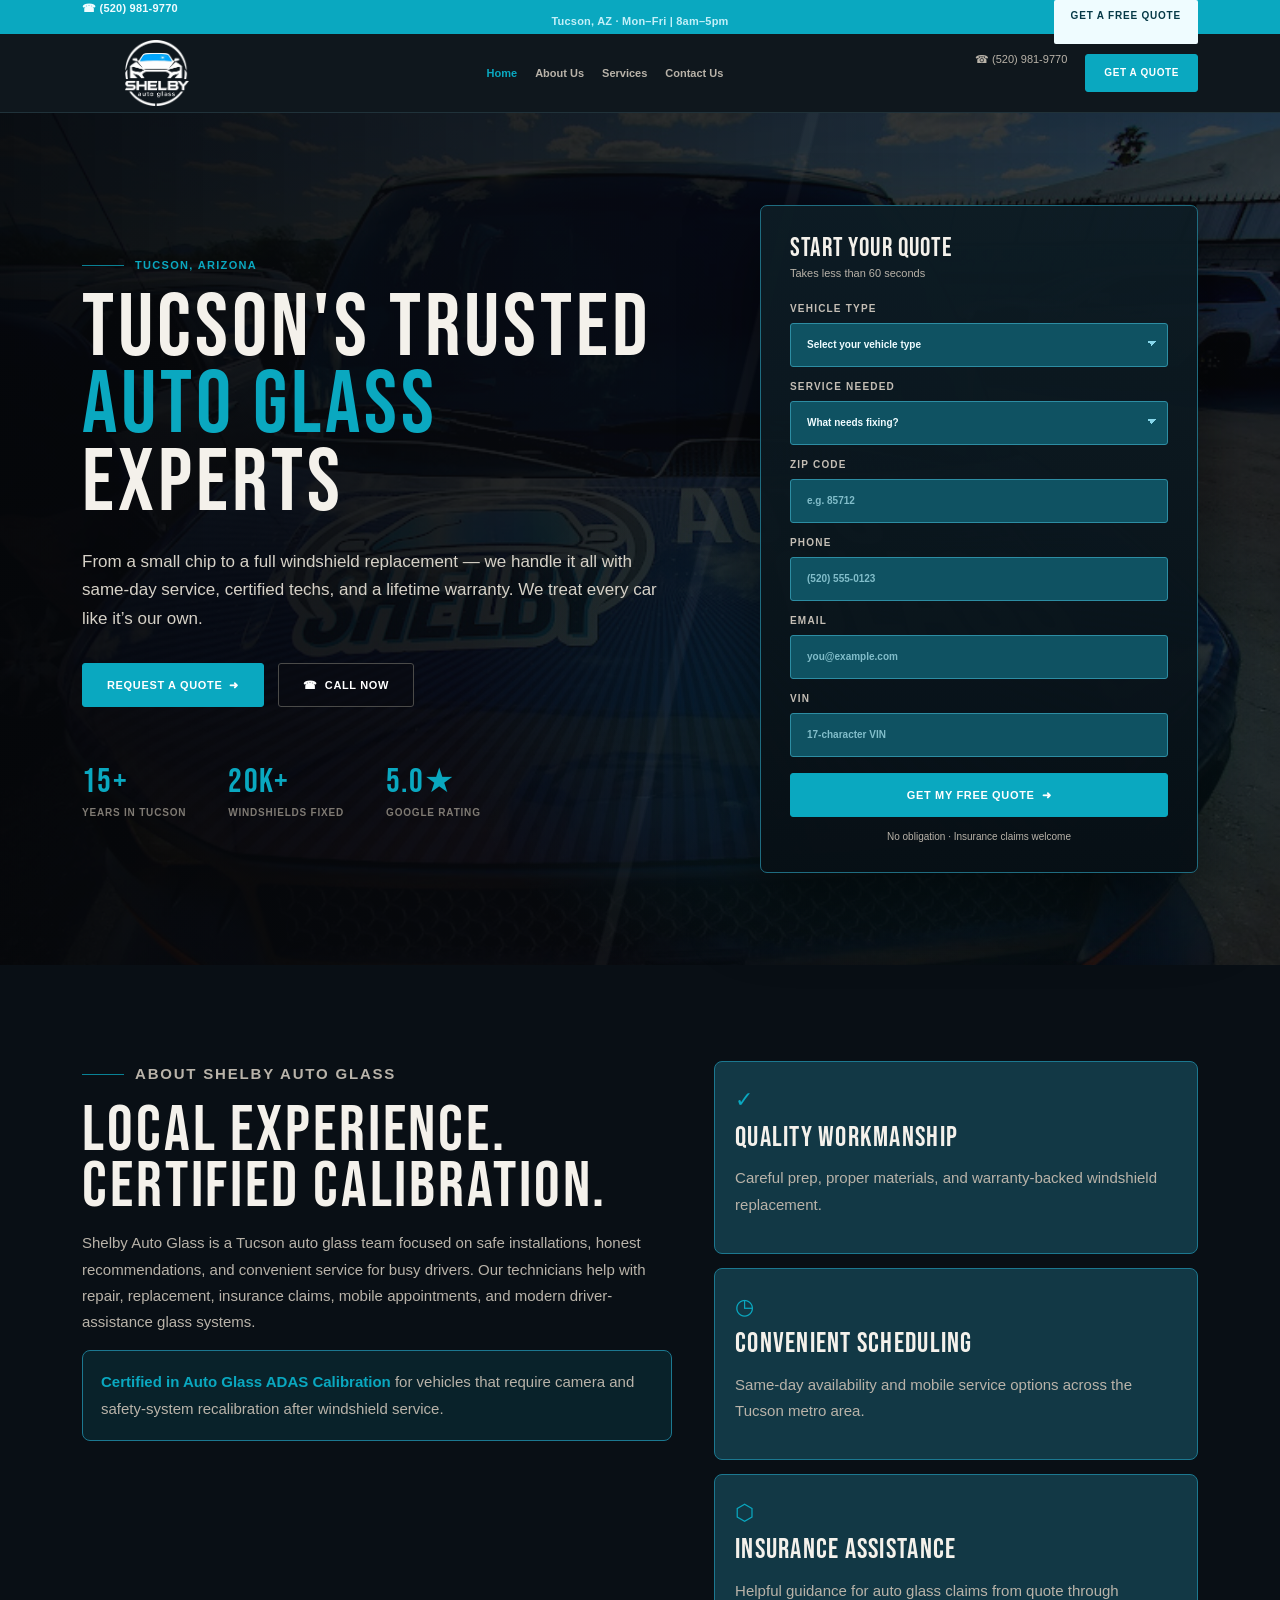
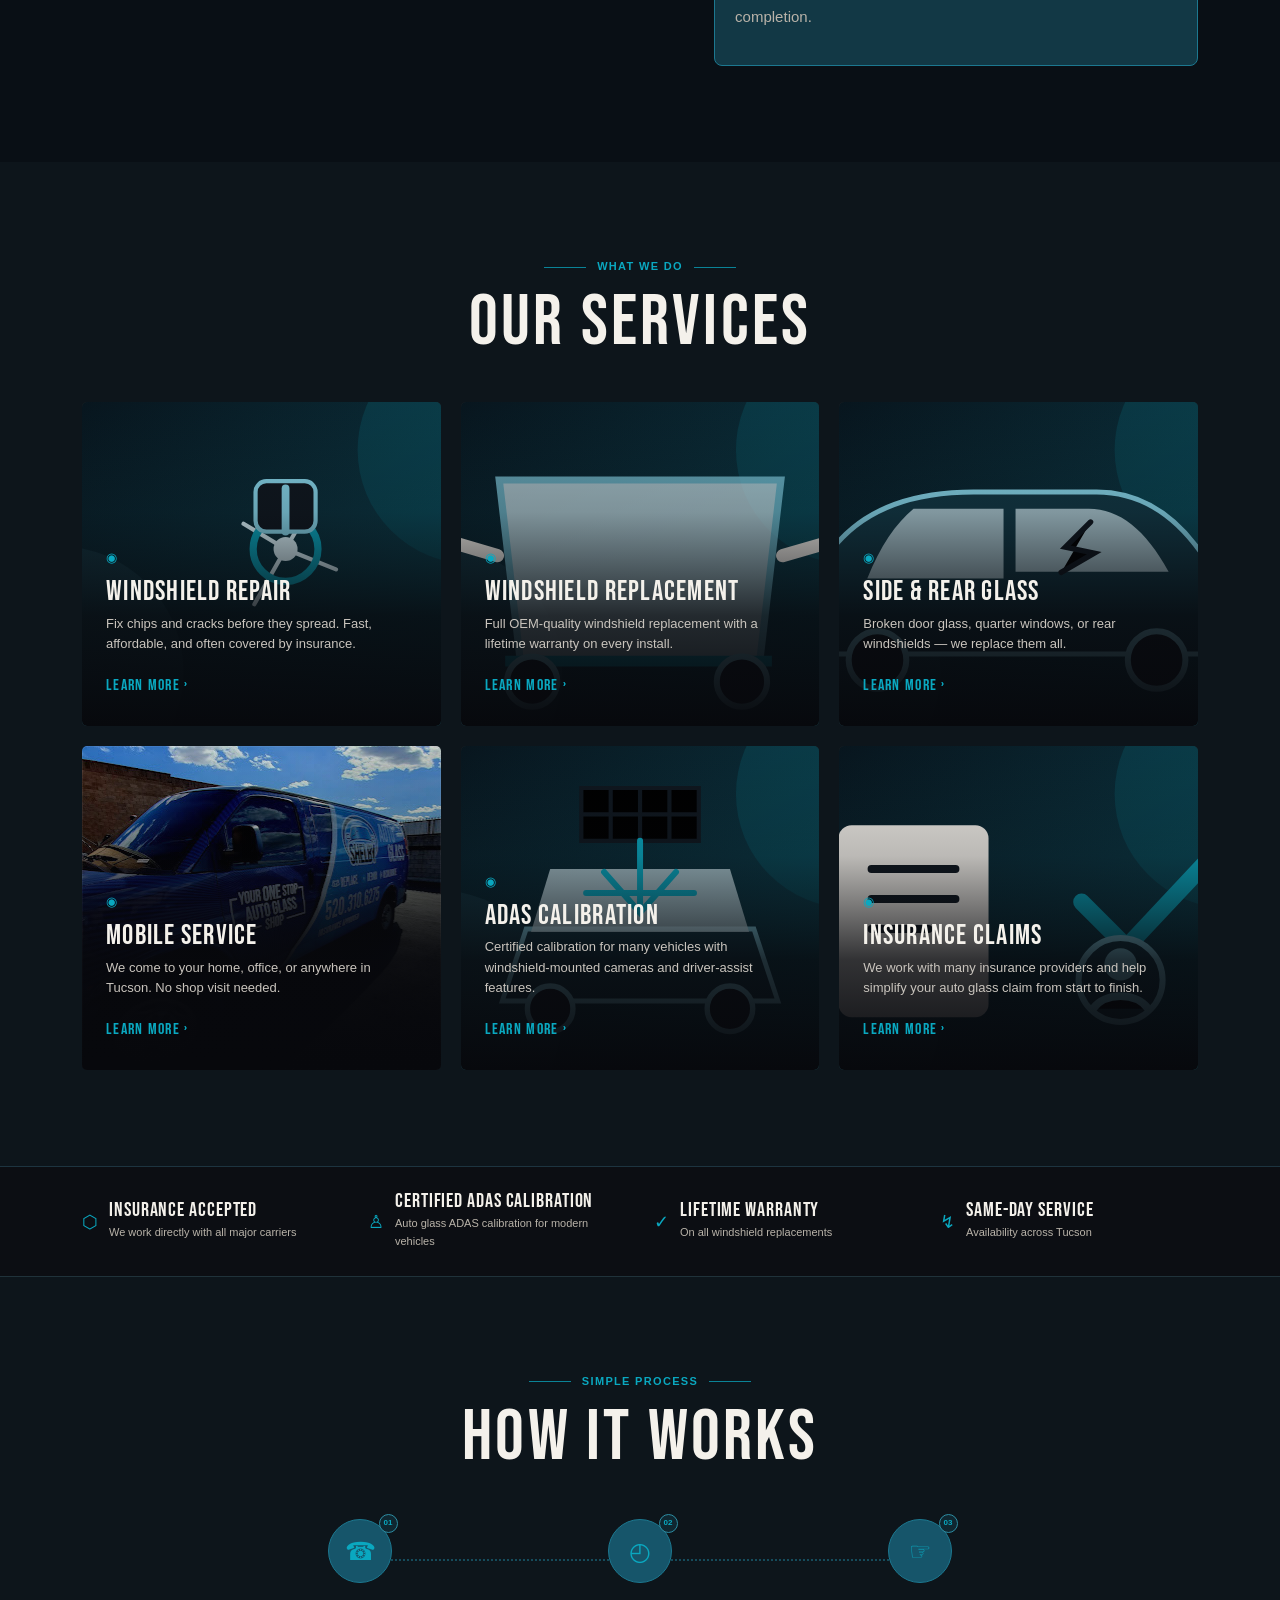
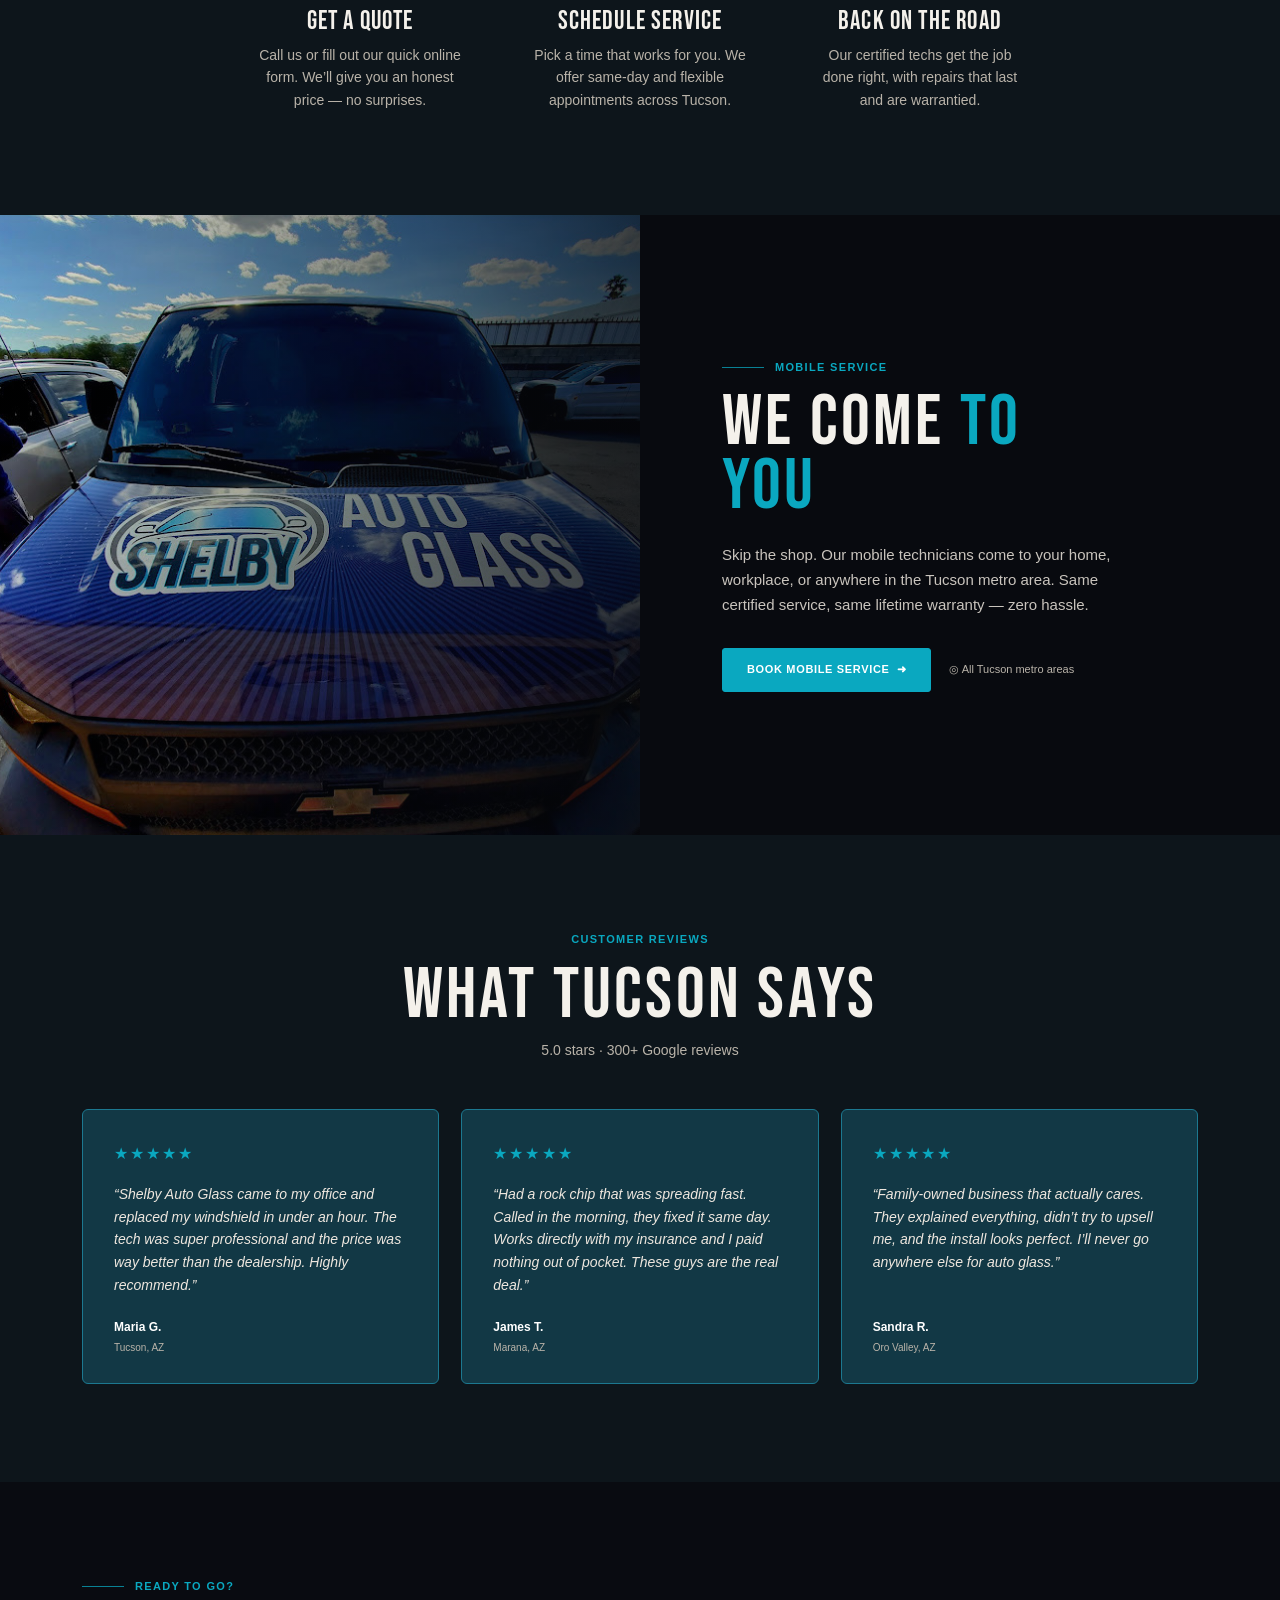
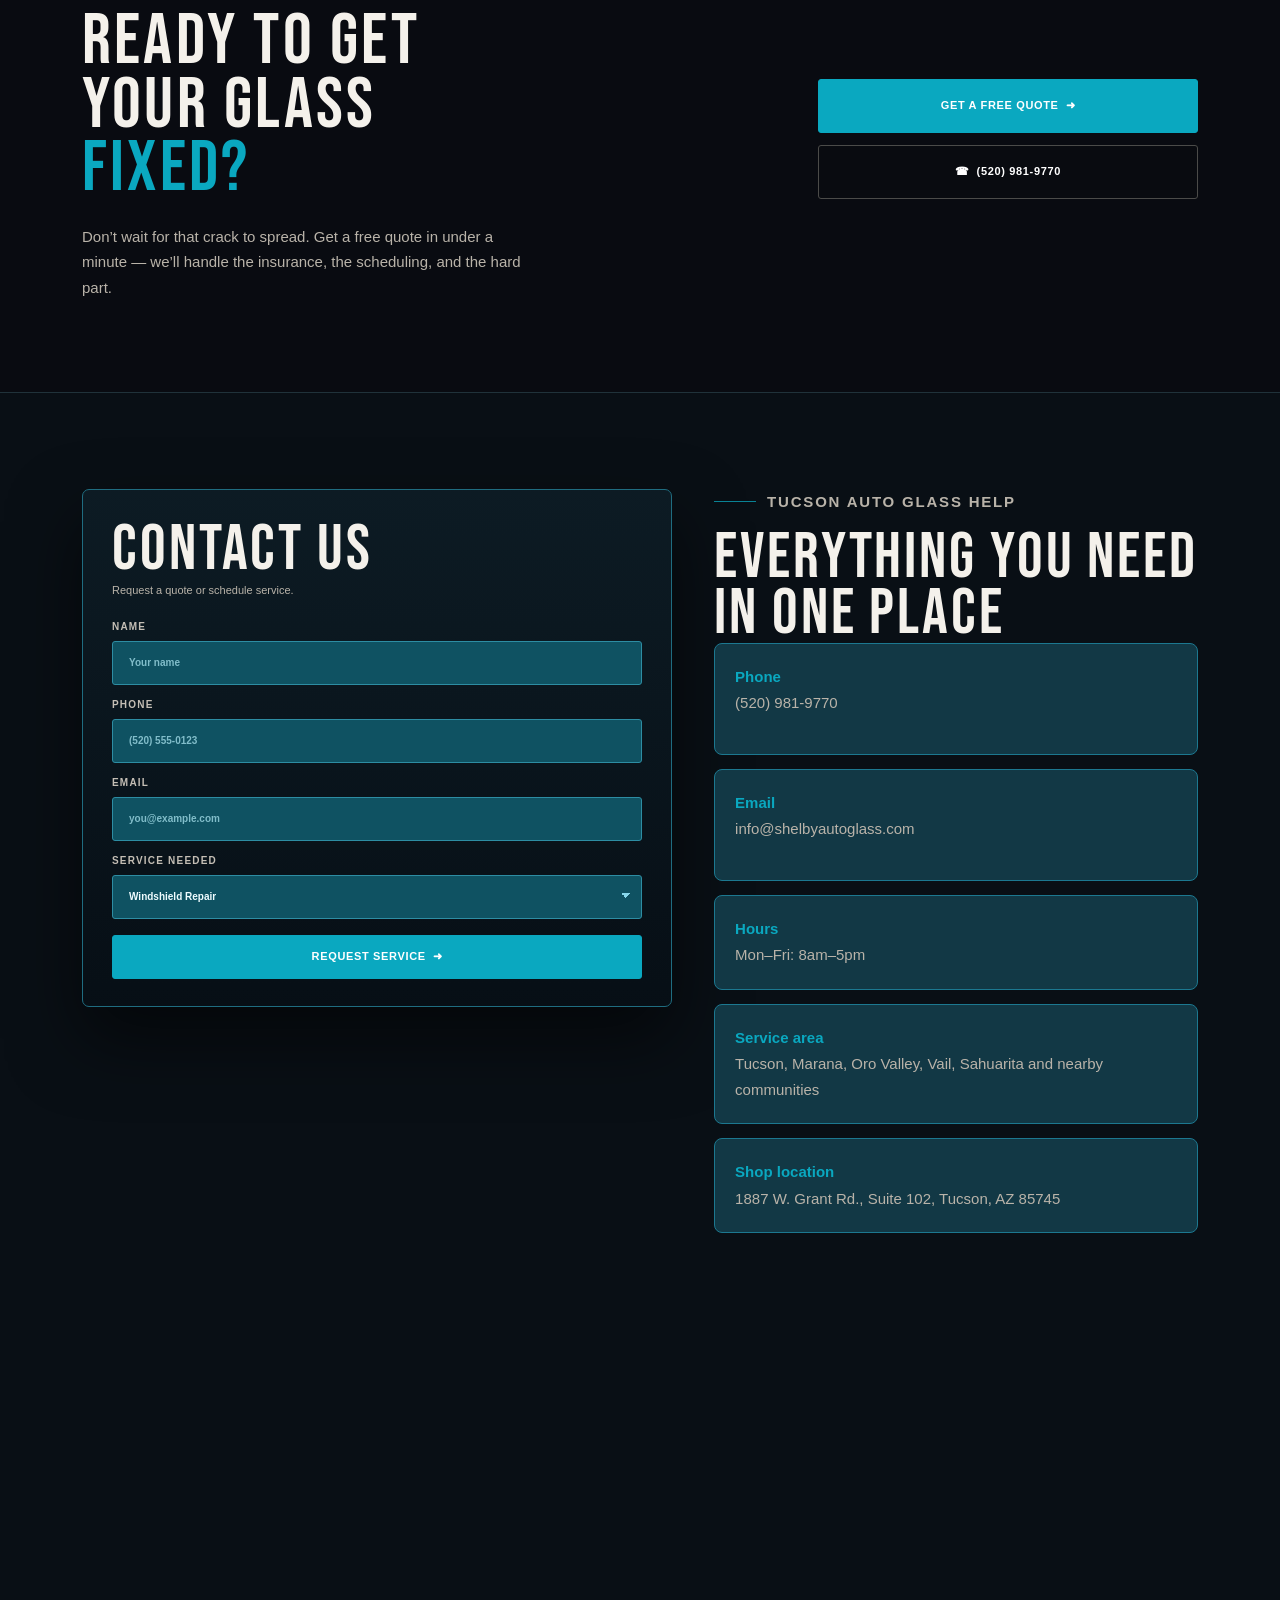
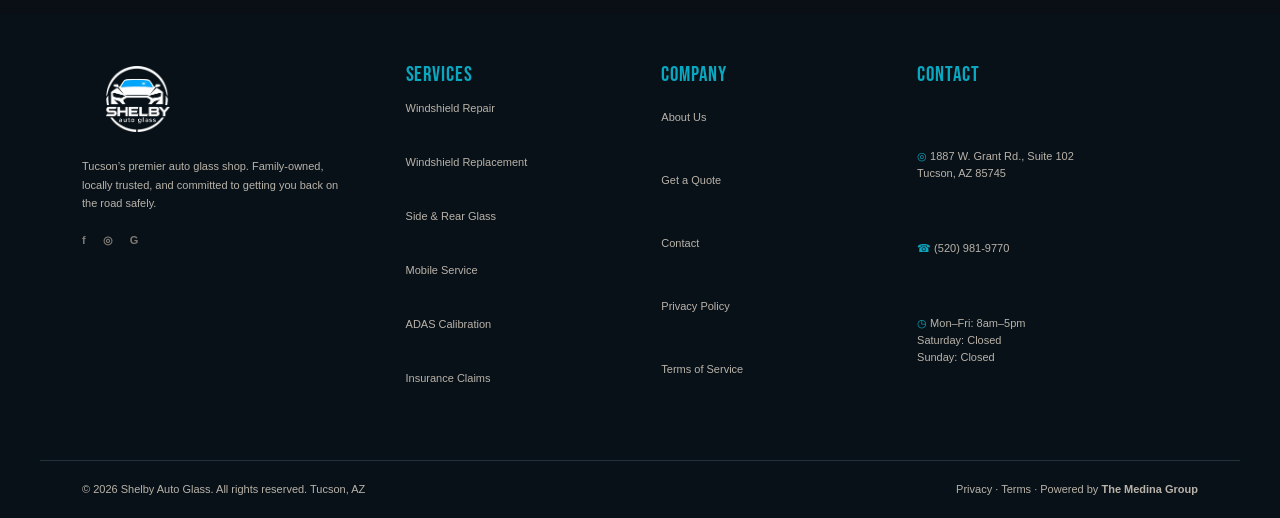
==== index.html @ 2482ec09 "Update service imagery" ====
<!doctype html>
<html lang="en">
  <head>
    <meta charset="utf-8" />
    <meta name="viewport" content="width=device-width, initial-scale=1" />
    <title>Shelby Auto Glass | Tucson Windshield Repair, Replacement & ADAS Calibration</title>
    <meta
      name="description"
      content="Shelby Auto Glass provides mobile-first windshield repair, windshield replacement, side and rear glass, insurance claim help, and certified Auto Glass ADAS Calibration in Tucson, Arizona."
    />
    <link rel="preconnect" href="https://fonts.googleapis.com" />
    <link rel="preconnect" href="https://fonts.gstatic.com" crossorigin />
    <link href="https://fonts.googleapis.com/css2?family=Bebas+Neue&display=swap" rel="stylesheet" />
    <link rel="stylesheet" href="styles.css" />
    <script type="application/ld+json">
      {"@context":"https://schema.org","@type":"AutoRepair","name":"Shelby Auto Glass","telephone":"+1-520-981-9770","email":"info@shelbyautoglass.com","address":{"@type":"PostalAddress","streetAddress":"1887 W. Grant Rd., Suite 102","addressLocality":"Tucson","addressRegion":"AZ","postalCode":"85745","addressCountry":"US"},"areaServed":["Tucson AZ","Marana AZ","Oro Valley AZ","Vail AZ","Sahuarita AZ"],"openingHours":"Mo-Fr 08:00-17:00","url":"https://shelbyautoglass.com","priceRange":"$$","description":"Tucson auto glass repair, windshield replacement, mobile service, insurance claim help, and certified Auto Glass ADAS Calibration."}
    </script>
  </head>
  <body>
    <a class="skip-link" href="#main">Skip to content</a>

    <header class="site-header">
      <div class="utility-bar" aria-label="Utility information">
        <div class="container utility-bar__inner">
          <a class="utility-bar__phone" href="tel:+15209819770" aria-label="Call Shelby Auto Glass">
            <span aria-hidden="true">☎</span> (520) 981-9770
          </a>
          <p>Tucson, AZ · Mon–Fri | 8am–5pm</p>
          <a class="utility-bar__button" href="#quote-title">Get a free quote</a>
        </div>
      </div>

      <div class="main-header" aria-label="Primary navigation">
        <div class="container main-header__inner">
          <a class="logo" href="#" aria-label="Shelby Auto Glass home">
            <img class="logo__image" src="assets/logo/shelby-logo-dark.webp" alt="Shelby Auto Glass" />
          </a>

          <input class="nav-toggle" type="checkbox" id="nav-toggle" aria-label="Toggle navigation" />
          <label class="nav-toggle-label" for="nav-toggle" aria-hidden="true">
            <span></span>
            <span></span>
            <span></span>
          </label>

          <nav class="nav" aria-label="Main navigation">
            <a class="nav__link nav__link--active" href="#main">Home</a>
            <a class="nav__link" href="#about">About Us</a>
            <div class="nav__item nav__item--dropdown">
              <a class="nav__link" href="#services">Services</a>
              <div class="nav__dropdown" aria-label="Services submenu">
                <a href="services/windshield-repair.html">Windshield Repair</a>
                <a href="services/windshield-replacement.html">Windshield Replacement</a>
                <a href="services/side-rear-glass.html">Side &amp; Rear Glass</a>
                <a href="services/mobile-auto-glass-service.html">Mobile Auto Glass Service</a>
                <a href="services/adas-calibration.html">ADAS Calibration</a>
                <a href="services/insurance-claims.html">Insurance Claims</a>
              </div>
            </div>
            <a class="nav__link" href="#contact">Contact Us</a>
          </nav>

          <div class="header-actions">
            <a class="header-actions__phone" href="tel:+15209819770"><span aria-hidden="true">☎</span> (520) 981-9770</a>
            <a class="button button--small" href="#quote-title">Get a quote</a>
          </div>
        </div>
      </div>
    </header>

    <main id="main">
      <section class="hero" aria-labelledby="hero-title">
        <div class="container hero__inner">
          <div class="hero__content">
            <p class="eyebrow eyebrow--ruled">Tucson, Arizona</p>
            <h1 id="hero-title">
              <span class="hero-title__line">Tucson's Trusted</span>
              <span class="hero-title__line hero-title__accent">Auto Glass</span>
              <span class="hero-title__line">Experts</span>
            </h1>
            <p class="hero__text">
              From a small chip to a full windshield replacement — we handle it all with same-day service,
              certified techs, and a lifetime warranty. We treat every car like it’s our own.
            </p>
            <div class="hero__buttons">
              <a class="button" href="#quote-title">Request a quote <span aria-hidden="true">➜</span></a>
              <a class="button button--outline" href="tel:+15209819770"><span aria-hidden="true">☎</span> Call now</a>
            </div>
            <dl class="stats" aria-label="Shelby Auto Glass statistics">
              <div>
                <dt>15+</dt>
                <dd>Years in Tucson</dd>
              </div>
              <div>
                <dt>20K+</dt>
                <dd>Windshields fixed</dd>
              </div>
              <div>
                <dt>5.0★</dt>
                <dd>Google rating</dd>
              </div>
            </dl>
          </div>

          <aside class="quote-card" aria-labelledby="quote-title">
            <h2 id="quote-title">Start your quote</h2>
            <p>Takes less than 60 seconds</p>
            <form action="#" method="get" class="quote-form">
              <label>
                Vehicle Type
                <select name="vehicle-type" aria-label="Vehicle type">
                  <option>Select your vehicle type</option>
                  <option>Car</option>
                  <option>Truck</option>
                  <option>SUV</option>
                  <option>Van</option>
                </select>
              </label>
              <label>
                Service Needed
                <select name="service" aria-label="Service needed">
                  <option>What needs fixing?</option>
                  <option>Windshield Repair</option>
                  <option>Windshield Replacement</option>
                  <option>Side &amp; Rear Glass</option>
                  <option>Mobile Service</option>
                  <option>ADAS Calibration</option>
                  <option>Insurance Claim Help</option>
                </select>
              </label>
              <label>
                Zip Code
                <input type="text" name="zip" inputmode="numeric" autocomplete="postal-code" placeholder="e.g. 85712" />
              </label>
              <label>
                Phone
                <input type="tel" name="phone" inputmode="tel" autocomplete="tel" placeholder="(520) 555-0123" />
              </label>
              <label>
                Email
                <input type="email" name="email" inputmode="email" autocomplete="email" placeholder="you@example.com" />
              </label>
              <label>
                VIN
                <input type="text" name="vin" placeholder="17-character VIN" />
              </label>
              <button type="submit">Get my free quote <span aria-hidden="true">➜</span></button>
              <small>No obligation · Insurance claims welcome</small>
            </form>
          </aside>
        </div>
      </section>


      <section class="about section" id="about" aria-labelledby="about-title">
        <div class="container about__grid">
          <div>
            <p class="eyebrow eyebrow--ruled">About Shelby Auto Glass</p>
            <h2 id="about-title">Local experience. Certified calibration.</h2>
            <p>Shelby Auto Glass is a Tucson auto glass team focused on safe installations, honest recommendations, and convenient service for busy drivers. Our technicians help with repair, replacement, insurance claims, mobile appointments, and modern driver-assistance glass systems.</p>
            <p class="certification-callout"><strong>Certified in Auto Glass ADAS Calibration</strong> for vehicles that require camera and safety-system recalibration after windshield service.</p>
          </div>
          <div class="about__cards" aria-label="Why choose Shelby Auto Glass">
            <article><span aria-hidden="true">✓</span><h3>Quality workmanship</h3><p>Careful prep, proper materials, and warranty-backed windshield replacement.</p></article>
            <article><span aria-hidden="true">◷</span><h3>Convenient scheduling</h3><p>Same-day availability and mobile service options across the Tucson metro area.</p></article>
            <article><span aria-hidden="true">⬡</span><h3>Insurance assistance</h3><p>Helpful guidance for auto glass claims from quote through completion.</p></article>
          </div>
        </div>
      </section>

      <section class="services section" id="services" aria-labelledby="services-title">
        <div class="container">
          <div class="section-heading section-heading--center">
            <p class="eyebrow eyebrow--centered">What we do</p>
            <h2 id="services-title">Our services</h2>
          </div>
          <div class="service-grid">
            <article class="service-card service-card--repair">
              <img class="service-card__image" src="assets/services/optimized/windshield-repair.svg" alt="Technician repairing a chip in a vehicle windshield" width="960" height="540" loading="lazy" />
              <div class="service-card__content">
                <span class="service-card__icon" aria-hidden="true">◉</span>
                <h3>Windshield Repair</h3>
                <p>Fix chips and cracks before they spread. Fast, affordable, and often covered by insurance.</p>
                <a href="services/windshield-repair.html">Learn more <span aria-hidden="true">›</span></a>
              </div>
            </article>
            <article class="service-card service-card--replacement">
              <img class="service-card__image" src="assets/services/optimized/windshield-replacement.svg" alt="Technician installing a replacement windshield" width="960" height="540" loading="lazy" />
              <div class="service-card__content">
                <span class="service-card__icon" aria-hidden="true">◉</span>
                <h3>Windshield Replacement</h3>
                <p>Full OEM-quality windshield replacement with a lifetime warranty on every install.</p>
                <a href="services/windshield-replacement.html">Learn more <span aria-hidden="true">›</span></a>
              </div>
            </article>
            <article class="service-card service-card--side">
              <img class="service-card__image" src="assets/services/optimized/side-rear-glass.svg" alt="Replacement of broken passenger-side vehicle glass" width="960" height="540" loading="lazy" />
              <div class="service-card__content">
                <span class="service-card__icon" aria-hidden="true">◉</span>
                <h3>Side &amp; Rear Glass</h3>
                <p>Broken door glass, quarter windows, or rear windshields — we replace them all.</p>
                <a href="services/side-rear-glass.html">Learn more <span aria-hidden="true">›</span></a>
              </div>
            </article>
            <article class="service-card service-card--mobile">
              <div class="service-card__content">
                <span class="service-card__icon" aria-hidden="true">◉</span>
                <h3>Mobile Service</h3>
                <p>We come to your home, office, or anywhere in Tucson. No shop visit needed.</p>
                <a href="services/mobile-auto-glass-service.html">Learn more <span aria-hidden="true">›</span></a>
              </div>
            </article>
            <article class="service-card service-card--adas">
              <img class="service-card__image" src="assets/services/optimized/adas-calibration.svg" alt="Vehicle positioned for ADAS camera calibration" width="960" height="540" loading="lazy" />
              <div class="service-card__content">
                <span class="service-card__icon" aria-hidden="true">◉</span>
                <h3>ADAS Calibration</h3>
                <p>Certified calibration for many vehicles with windshield-mounted cameras and driver-assist features.</p>
                <a href="services/adas-calibration.html">Learn more <span aria-hidden="true">›</span></a>
              </div>
            </article>
            <article class="service-card service-card--insurance">
              <img class="service-card__image" src="assets/services/optimized/insurance-claims.svg" alt="Shelby Auto Glass representative assisting with an insurance claim" width="960" height="540" loading="lazy" />
              <div class="service-card__content">
                <span class="service-card__icon" aria-hidden="true">◉</span>
                <h3>Insurance Claims</h3>
                <p>We work with many insurance providers and help simplify your auto glass claim from start to finish.</p>
                <a href="services/insurance-claims.html">Learn more <span aria-hidden="true">›</span></a>
              </div>
            </article>
          </div>
        </div>
      </section>

      <section class="trust-strip" aria-label="Trust and service features">
        <div class="container trust-strip__inner">
          <article>
            <span aria-hidden="true">⬡</span>
            <div>
              <h2>Insurance Accepted</h2>
              <p>We work directly with all major carriers</p>
            </div>
          </article>
          <article>
            <span aria-hidden="true">♙</span>
            <div>
              <h2>Certified ADAS Calibration</h2>
              <p>Auto glass ADAS calibration for modern vehicles</p>
            </div>
          </article>
          <article>
            <span aria-hidden="true">✓</span>
            <div>
              <h2>Lifetime Warranty</h2>
              <p>On all windshield replacements</p>
            </div>
          </article>
          <article>
            <span aria-hidden="true">↯</span>
            <div>
              <h2>Same-Day Service</h2>
              <p>Availability across Tucson</p>
            </div>
          </article>
        </div>
      </section>

      <section class="process section" id="process" aria-labelledby="process-title">
        <div class="container">
          <div class="section-heading section-heading--center">
            <p class="eyebrow eyebrow--centered">Simple process</p>
            <h2 id="process-title">How it works</h2>
          </div>
          <div class="process-grid">
            <article class="process-step">
              <div class="process-step__icon" aria-hidden="true">☎</div>
              <h3>Get A Quote</h3>
              <p>Call us or fill out our quick online form. We’ll give you an honest price — no surprises.</p>
            </article>
            <article class="process-step">
              <div class="process-step__icon" aria-hidden="true">◴</div>
              <h3>Schedule Service</h3>
              <p>Pick a time that works for you. We offer same-day and flexible appointments across Tucson.</p>
            </article>
            <article class="process-step">
              <div class="process-step__icon" aria-hidden="true">☞</div>
              <h3>Back On The Road</h3>
              <p>Our certified techs get the job done right, with repairs that last and are warrantied.</p>
            </article>
          </div>
        </div>
      </section>

      <section class="mobile-service" id="mobile-service" aria-labelledby="mobile-service-title">
        <div class="mobile-service__image" aria-hidden="true"></div>
        <div class="mobile-service__content">
          <p class="eyebrow eyebrow--ruled">Mobile service</p>
          <h2 id="mobile-service-title">We come <span>to you</span></h2>
          <p>
            Skip the shop. Our mobile technicians come to your home, workplace, or anywhere in the Tucson metro area.
            Same certified service, same lifetime warranty — zero hassle.
          </p>
          <div class="mobile-service__actions">
            <a class="button" href="services/mobile-auto-glass-service.html">Book mobile service <span aria-hidden="true">➜</span></a>
            <small><span aria-hidden="true">◎</span> All Tucson metro areas</small>
          </div>
        </div>
      </section>

      <section class="reviews section" id="reviews" aria-labelledby="reviews-title">
        <div class="container">
          <div class="section-heading section-heading--center">
            <p class="eyebrow">Customer reviews</p>
            <h2 id="reviews-title">What Tucson says</h2>
            <p class="section-subtitle">5.0 stars · 300+ Google reviews</p>
          </div>
          <div class="review-grid">
            <figure class="review-card">
              <div class="stars" aria-label="5 out of 5 stars">★★★★★</div>
              <blockquote>
                “Shelby Auto Glass came to my office and replaced my windshield in under an hour. The tech was super
                professional and the price was way better than the dealership. Highly recommend.”
              </blockquote>
              <figcaption>
                <strong>Maria G.</strong>
                <span>Tucson, AZ</span>
              </figcaption>
            </figure>
            <figure class="review-card">
              <div class="stars" aria-label="5 out of 5 stars">★★★★★</div>
              <blockquote>
                “Had a rock chip that was spreading fast. Called in the morning, they fixed it same day. Works directly
                with my insurance and I paid nothing out of pocket. These guys are the real deal.”
              </blockquote>
              <figcaption>
                <strong>James T.</strong>
                <span>Marana, AZ</span>
              </figcaption>
            </figure>
            <figure class="review-card">
              <div class="stars" aria-label="5 out of 5 stars">★★★★★</div>
              <blockquote>
                “Family-owned business that actually cares. They explained everything, didn’t try to upsell me, and the
                install looks perfect. I’ll never go anywhere else for auto glass.”
              </blockquote>
              <figcaption>
                <strong>Sandra R.</strong>
                <span>Oro Valley, AZ</span>
              </figcaption>
            </figure>
          </div>
        </div>
      </section>

      <section class="final-cta" aria-labelledby="final-cta-title">
        <div class="container final-cta__inner">
          <div>
            <p class="eyebrow eyebrow--ruled">Ready to go?</p>
            <h2 id="final-cta-title">
              <span class="final-cta__line">Ready to get</span>
              <span class="final-cta__line">Your glass</span>
              <span class="final-cta__line final-cta__accent">Fixed?</span>
            </h2>
            <p>
              Don’t wait for that crack to spread. Get a free quote in under a minute — we’ll handle the insurance,
              the scheduling, and the hard part.
            </p>
          </div>
          <div class="final-cta__actions">
            <a class="button" href="#quote-title">Get a free quote <span aria-hidden="true">➜</span></a>
            <a class="button button--outline" href="tel:+15209819770"><span aria-hidden="true">☎</span> (520) 981-9770</a>
          </div>
        </div>
      </section>

      <section class="contact section" id="contact" aria-labelledby="contact-title">
        <div class="container contact__grid">
          <aside class="quote-card contact__form" aria-labelledby="contact-title">
            <h2 id="contact-title">Contact Us</h2>
            <p>Request a quote or schedule service.</p>
            <form action="#" method="get" class="quote-form">
              <label>Name<input type="text" name="name" autocomplete="name" placeholder="Your name" /></label>
              <label>Phone<input type="tel" name="phone" inputmode="tel" autocomplete="tel" placeholder="(520) 555-0123" /></label>
              <label>Email<input type="email" name="email" inputmode="email" autocomplete="email" placeholder="you@example.com" /></label>
              <label>Service Needed<select name="service"><option>Windshield Repair</option><option>Windshield Replacement</option><option>Side &amp; Rear Glass</option><option>Mobile Auto Glass Service</option><option>ADAS Calibration</option><option>Insurance Claims</option></select></label>
              <button type="submit">Request service <span aria-hidden="true">➜</span></button>
            </form>
          </aside>
          <div class="contact__details">
            <p class="eyebrow eyebrow--ruled">Tucson auto glass help</p>
            <h2>Everything you need in one place</h2>
            <div class="contact__cards">
              <p><strong>Phone</strong><a href="tel:+15209819770">(520) 981-9770</a></p>
              <p><strong>Email</strong><a href="mailto:info@shelbyautoglass.com">info@shelbyautoglass.com</a></p>
              <p><strong>Hours</strong>Mon–Fri: 8am–5pm</p>
              <p><strong>Service area</strong>Tucson, Marana, Oro Valley, Vail, Sahuarita and nearby communities</p>
              <p><strong>Shop location</strong>1887 W. Grant Rd., Suite 102, Tucson, AZ 85745</p>
            </div>
            <iframe class="map" title="Shelby Auto Glass map" loading="lazy" referrerpolicy="no-referrer-when-downgrade" src="https://www.google.com/maps?q=1887%20W.%20Grant%20Rd.%20Suite%20102%20Tucson%20AZ%2085745&output=embed"></iframe>
          </div>
        </div>
      </section>
      <div class="mobile-sticky-actions" aria-label="Quick contact actions"><a href="tel:+15209819770">Call Now</a><a href="#quote-title">Request Quote</a></div>
    </main>

    <footer class="footer">
      <div class="container footer__inner">
        <section class="footer__brand" aria-label="Shelby Auto Glass">
          <a class="logo logo--footer" href="#" aria-label="Shelby Auto Glass home">
            <img class="logo__image" src="assets/logo/shelby-logo-dark.webp" alt="Shelby Auto Glass" />
          </a>
          <p>
            Tucson’s premier auto glass shop. Family-owned, locally trusted, and committed to getting you back on the
            road safely.
          </p>
          <div class="social-links" aria-label="Social links">
            <a href="#" aria-label="Facebook">f</a>
            <a href="#" aria-label="Instagram">◎</a>
            <a href="#" aria-label="Google">G</a>
          </div>
        </section>

        <nav class="footer__column" aria-label="Services">
          <h2>Services</h2>
          <a href="services/windshield-repair.html">Windshield Repair</a>
          <a href="services/windshield-replacement.html">Windshield Replacement</a>
          <a href="services/side-rear-glass.html">Side &amp; Rear Glass</a>
          <a href="services/mobile-auto-glass-service.html">Mobile Service</a>
          <a href="services/adas-calibration.html">ADAS Calibration</a>
          <a href="services/insurance-claims.html">Insurance Claims</a>
        </nav>

        <nav class="footer__column" aria-label="Company">
          <h2>Company</h2>
          <a href="#about">About Us</a>
          <a href="#quote-title">Get a Quote</a>
          <a href="#contact">Contact</a>
          <a href="#">Privacy Policy</a>
          <a href="#">Terms of Service</a>
        </nav>

        <section class="footer__column footer__contact" aria-label="Contact information">
          <h2>Contact</h2>
          <p><span aria-hidden="true">◎</span> 1887 W. Grant Rd., Suite 102<br />Tucson, AZ 85745</p>
          <p><span aria-hidden="true">☎</span> <a href="tel:+15209819770">(520) 981-9770</a></p>
          <p><span aria-hidden="true">◷</span> Mon–Fri: 8am–5pm<br />Saturday: Closed<br />Sunday: Closed</p>
        </section>
      </div>
      <div class="container footer__bottom">
        <p>© 2026 Shelby Auto Glass. All rights reserved. Tucson, AZ</p>
        <p><a href="#">Privacy</a> · <a href="#">Terms</a> · <span>Powered by <a class="footer__credit-link" href="https://medinagroup.xyz" target="_blank" rel="noopener noreferrer">The Medina Group</a></span></p>
      </div>
    </footer>
  </body>
</html>
---- styles.css ----
:root {
  --black: #070d12;
  --near-black: #0b1218;
  --charcoal: #101820;
  --section: #0d151b;
  --strip: #081118;
  --brand-blue: #0aa8c0;
  --brand-blue-dark: #087f9a;
  --brand-blue-soft: #87d6ea;
  --brand-blue-muted: #0f5262;
  --brand-blue-card: #123845;
  --brand-blue-card-light: #16556a;
  --orange: var(--brand-blue);
  --orange-dark: var(--brand-blue-dark);
  --bronze: var(--brand-blue-muted);
  --card-brown: var(--brand-blue-card);
  --card-brown-light: var(--brand-blue-card-light);
  --line: #20323a;
  --line-bright: #1c7890;
  --text: #f4f1eb;
  --muted: #b9b3a9;
  --dim: #7f7a73;
  --font-heading: "Bebas Neue", "Arial Narrow", "Oswald", "Anton", Impact, sans-serif;
  --font-body: Inter, Montserrat, "Segoe UI", Arial, sans-serif;
  --container: 1200px;
  --section-y: 96px;
  --section-heading-gap: 48px;
  --heading-track: 0.045em;
  --hero-image: url("assets/services/work-truck2.jpeg");
}

* {
  box-sizing: border-box;
}

html {
  scroll-behavior: smooth;
}

body {
  background: var(--black);
  color: var(--text);
  font-family: var(--font-body);
  font-size: 15px;
  line-height: 1.6;
  margin: 0;
}

a {
  color: inherit;
  text-decoration: none;
}

button,
input,
select {
  font: inherit;
}

.skip-link {
  background: var(--orange);
  color: var(--black);
  font-weight: 900;
  left: 16px;
  padding: 10px 14px;
  position: absolute;
  top: -48px;
  z-index: 1000;
}

.skip-link:focus {
  top: 16px;
}

.container {
  margin: 0 auto;
  max-width: var(--container);
  padding: 0 42px;
  width: 100%;
}

.site-header {
  position: relative;
  z-index: 10;
}

.utility-bar {
  background: var(--orange);
  color: #effcff;
  font-size: 11px;
  font-weight: 800;
  height: 34px;
  letter-spacing: 0.02em;
}

.utility-bar__inner {
  align-items: center;
  display: grid;
  grid-template-columns: 1fr auto 1fr;
  height: 34px;
}

.utility-bar p {
  color: #d8f8ff;
  margin: 0;
  opacity: 0.9;
}

.utility-bar__phone {
  justify-self: start;
}

.utility-bar__button {
  background: #effcff;
  border-radius: 2px;
  color: #063947;
  font-size: 10px;
  font-weight: 900;
  justify-self: end;
  letter-spacing: 0.08em;
  padding: 8px 17px;
  text-transform: uppercase;
}

.main-header {
  background: #0f171d;
  border-bottom: 1px solid #20323a;
}

.main-header__inner {
  align-items: center;
  display: grid;
  grid-template-columns: 190px 1fr 260px;
  min-height: 78px;
}

.logo {
  align-items: center;
  display: inline-flex;
  width: max-content;
}

.logo__image {
  display: block;
  height: auto;
  max-height: 66px;
  object-fit: contain;
  width: 150px;
}

.nav {
  align-items: center;
  display: flex;
  gap: 31px;
  justify-content: center;
}

.nav__link,
.header-actions__phone,
.footer a,
.footer p {
  color: var(--muted);
  font-size: 11px;
}

.nav__link {
  align-items: center;
  display: inline-flex;
  font-weight: 700;
  justify-content: center;
  line-height: 1;
  min-height: 44px;
  padding: 0;
}

.nav__link--active,
.nav__link:hover,
.footer a:hover {
  color: var(--orange);
}

.header-actions {
  align-items: center;
  display: flex;
  gap: 18px;
  justify-content: flex-end;
}

.header-actions__phone {
  white-space: nowrap;
}

.nav-toggle,
.nav-toggle-label {
  display: none;
}

.button,
.quote-form button {
  align-items: center;
  background: var(--orange);
  border: 1px solid var(--orange);
  border-radius: 3px;
  color: #fff;
  cursor: pointer;
  display: inline-flex;
  font-size: 11px;
  font-weight: 900;
  gap: 7px;
  justify-content: center;
  letter-spacing: 0.06em;
  min-height: 44px;
  padding: 0 24px;
  text-transform: uppercase;
}

.button--small {
  font-size: 10px;
  min-height: 38px;
  padding: 0 18px;
}

.button--outline {
  background: rgba(10, 12, 16, 0.56);
  border-color: #4b4b49;
  color: #fff;
}

.hero {
  background: linear-gradient(90deg, rgba(5, 7, 10, 0.96) 0%, rgba(7, 9, 13, 0.89) 38%, rgba(7, 9, 13, 0.72) 100%),
    var(--hero-image);
  background-position: center;
  background-size: cover;
  min-height: 729px;
  position: relative;
}

.hero::before {
  background:
    linear-gradient(104deg, transparent 0 54%, rgba(255, 255, 255, 0.035) 54.2% 54.8%, transparent 55% 100%),
    radial-gradient(ellipse at 72% 72%, rgba(10, 168, 192, 0.16), transparent 36%);
  content: "";
  inset: 0;
  pointer-events: none;
  position: absolute;
}

.hero__inner {
  align-items: center;
  display: grid;
  gap: 62px;
  grid-template-columns: minmax(0, 1fr) 438px;
  min-height: 729px;
  padding-bottom: 92px;
  padding-top: 92px;
  position: relative;
  z-index: 1;
}

.eyebrow {
  color: var(--orange);
  font-size: 11px;
  font-weight: 900;
  letter-spacing: 0.12em;
  margin: 0 0 15px;
  text-transform: uppercase;
}

.eyebrow--ruled,
.eyebrow--centered {
  align-items: center;
  display: flex;
  gap: 11px;
}

.eyebrow--ruled::before,
.eyebrow--centered::before,
.eyebrow--centered::after {
  background: var(--orange);
  content: "";
  display: inline-block;
  height: 1px;
  opacity: 0.75;
  width: 42px;
}

.eyebrow--centered {
  justify-content: center;
}

h1,
h2,
h3 {
  font-family: var(--font-heading);
  font-weight: 400;
  letter-spacing: var(--heading-track);
  line-height: 0.88;
  margin: 0;
  text-transform: uppercase;
}

h1 {
  font-size: clamp(72px, 6.9vw, 96px);
  max-width: 650px;
}

.hero-title__line,
.final-cta__line {
  display: block;
}

.hero-title__line {
  white-space: nowrap;
}

.hero-title__accent,
.mobile-service h2 span,
.final-cta__accent {
  color: var(--orange);
}

.hero__text {
  color: #d6d1c7;
  font-size: 17px;
  line-height: 1.68;
  margin: 25px 0 0;
  max-width: 600px;
}

.hero__buttons {
  display: flex;
  gap: 14px;
  margin-top: 30px;
}

.stats {
  display: flex;
  gap: 42px;
  margin: 58px 0 0;
}

.stats div {
  min-width: 86px;
}

.stats dt {
  color: var(--orange);
  font-family: var(--font-heading);
  font-size: 34px;
  font-weight: 400;
  letter-spacing: 0.04em;
  line-height: 1;
}

.stats dd {
  color: var(--dim);
  font-size: 10px;
  font-weight: 800;
  letter-spacing: 0.08em;
  margin: 6px 0 0;
  text-transform: uppercase;
}

.quote-card {
  background: linear-gradient(180deg, rgba(13, 28, 36, 0.97), rgba(7, 15, 21, 0.97));
  border: 1px solid #1f6c80;
  border-radius: 7px;
  box-shadow: 0 32px 70px rgba(0, 0, 0, 0.55);
  padding: 32px 29px 27px;
}

.quote-card h2 {
  font-size: 26px;
}

.quote-card > p {
  color: var(--muted);
  font-size: 11px;
  margin: 4px 0 19px;
}

.quote-form {
  display: grid;
  gap: 12px;
}

.quote-form label {
  color: #c4beb5;
  display: grid;
  font-size: 10px;
  font-weight: 900;
  gap: 6px;
  letter-spacing: 0.12em;
  text-transform: uppercase;
}

.quote-form input,
.quote-form select {
  appearance: none;
  background-color: var(--bronze);
  border: 1px solid #2d8da3;
  border-radius: 3px;
  color: #effcff;
  min-height: 40px;
  padding: 0 16px;
  width: 100%;
}

.quote-form select {
  background-image: linear-gradient(45deg, transparent 50%, var(--brand-blue-soft) 50%), linear-gradient(135deg, var(--brand-blue-soft) 50%, transparent 50%);
  background-position: calc(100% - 15px) 17px, calc(100% - 10px) 17px;
  background-repeat: no-repeat;
  background-size: 5px 5px;
}

.quote-form input::placeholder {
  color: #aee7f2;
  opacity: 0.72;
}

.quote-form button {
  margin-top: 4px;
  width: 100%;
}

.quote-form small {
  color: var(--muted);
  font-size: 10px;
  text-align: center;
}

.section {
  padding: var(--section-y) 0;
}

.services,
.process,
.reviews {
  background: var(--section);
}

.section-heading {
  margin-bottom: var(--section-heading-gap);
}

.section-heading--center {
  text-align: center;
}

.section-heading h2,
.mobile-service h2,
.final-cta h2 {
  font-size: clamp(56px, 5.8vw, 72px);
}

.section-subtitle {
  color: var(--muted);
  font-size: 14px;
  margin: 12px 0 0;
}

.service-grid {
  display: grid;
  gap: 20px;
  grid-template-columns: repeat(4, minmax(0, 1fr));
}

.service-card {
  background-color: #141414;
  border-radius: 5px;
  box-shadow: inset 0 0 0 1px rgba(255, 255, 255, 0.08);
  min-height: 324px;
  overflow: hidden;
  position: relative;
}

.service-card--mobile {
  background-image: linear-gradient(180deg, rgba(5, 6, 9, 0.04) 0%, rgba(7, 8, 12, 0.24) 34%, rgba(7, 8, 12, 0.82) 66%, rgba(7, 8, 12, 0.99) 100%),
    url("assets/mobile/work-truck.jpeg");
  background-position: center left;
}

.service-card::after {
  background: linear-gradient(180deg, rgba(5, 6, 9, 0.04) 0%, rgba(7, 8, 12, 0.24) 34%, rgba(7, 8, 12, 0.82) 66%, rgba(7, 8, 12, 0.99) 100%);
  content: "";
  inset: 0;
  pointer-events: none;
  position: absolute;
  z-index: 1;
}

.service-card__image {
  height: 100%;
  inset: 0;
  object-fit: cover;
  object-position: var(--service-image-position, center);
  position: absolute;
  width: 100%;
}

.service-card--repair .service-card__image { object-position: center 42%; }
.service-card--replacement .service-card__image { object-position: center 48%; }
.service-card--side .service-card__image { object-position: center 50%; }
.service-card--adas .service-card__image { object-position: center 45%; }
.service-card--insurance .service-card__image { object-position: center 48%; }

.service-card__content {
  bottom: 0;
  left: 0;
  padding: 0 24px 28px;
  position: absolute;
  right: 0;
  z-index: 2;
}

.service-card__icon {
  color: var(--orange);
  display: block;
  font-size: 13px;
  margin-bottom: 11px;
}

.service-card h3 {
  font-size: 28px;
  margin-bottom: 9px;
}

.service-card p {
  color: #c9c4bd;
  font-size: 13px;
  line-height: 1.58;
  margin: 0 0 18px;
}

.service-card a {
  color: var(--orange);
  font-family: var(--font-heading);
  font-size: 16px;
  font-weight: 400;
  letter-spacing: 0.08em;
  text-transform: uppercase;
}

.trust-strip {
  background: #0c0e13;
  border-bottom: 1px solid #20323a;
  border-top: 1px solid #1d3440;
  padding: 26px 0;
}

.trust-strip__inner {
  display: grid;
  gap: 28px;
  grid-template-columns: repeat(4, minmax(0, 1fr));
}

.trust-strip article {
  align-items: center;
  display: flex;
  gap: 11px;
}

.trust-strip article > span {
  color: var(--orange);
  font-size: 18px;
  line-height: 1;
}

.trust-strip h2 {
  font-size: 20px;
}

.trust-strip p {
  color: var(--muted);
  font-size: 11px;
  margin: 4px 0 0;
}

.process {
  padding-bottom: 104px;
  padding-top: 96px;
}

.process-grid {
  display: grid;
  gap: 0;
  grid-template-columns: repeat(3, minmax(0, 1fr));
  margin: 50px auto 0;
  max-width: 840px;
  position: relative;
}

.process-grid::before {
  border-top: 2px dotted #1c7890;
  content: "";
  left: 19%;
  opacity: 0.55;
  position: absolute;
  right: 19%;
  top: 40px;
}

.process-step {
  padding: 0 34px;
  position: relative;
  text-align: center;
  z-index: 1;
}

.process-step__icon {
  align-items: center;
  background: var(--card-brown-light);
  border: 1px solid #1c7890;
  border-radius: 50%;
  color: var(--orange);
  display: inline-flex;
  font-size: 25px;
  height: 64px;
  justify-content: center;
  margin: 0 auto 28px;
  width: 64px;
}

.process-step__icon::after {
  align-items: center;
  background: #0f2731;
  border: 1px solid #2d8da3;
  border-radius: 50%;
  color: var(--orange);
  content: counter(step, decimal-leading-zero);
  counter-increment: step;
  display: flex;
  font-size: 8px;
  font-weight: 900;
  height: 17px;
  justify-content: center;
  position: absolute;
  transform: translate(28px, -28px);
  width: 17px;
}

.process-grid {
  counter-reset: step;
}

.process-step h3 {
  font-size: 26px;
  margin-bottom: 10px;
}

.process-step p {
  color: var(--muted);
  font-size: 14px;
  line-height: 1.6;
  margin: 0;
}

.mobile-service {
  background: #080a0f;
  display: grid;
  grid-template-columns: 50% 50%;
  min-height: 620px;
}

.mobile-service__image {
  background: linear-gradient(90deg, rgba(4, 6, 10, 0.08), rgba(6, 8, 13, 0.74)),
    url("assets/services/work-truck2.jpeg");
  background-position: center;
  background-size: cover;
}

.mobile-service__content {
  align-self: center;
  max-width: 540px;
  padding: 76px 54px 76px 82px;
}

.mobile-service h2 {
  max-width: 390px;
}

.mobile-service__content > p:not(.eyebrow) {
  color: #c9c4bd;
  font-size: 15px;
  line-height: 1.68;
  margin: 24px 0 30px;
}

.mobile-service__actions {
  align-items: center;
  display: flex;
  gap: 18px;
}

.mobile-service small {
  color: var(--muted);
  font-size: 11px;
}

.reviews {
  padding-bottom: 98px;
  padding-top: 96px;
}

.review-grid {
  display: grid;
  gap: 22px;
  grid-template-columns: repeat(3, minmax(0, 1fr));
}

.review-card {
  background: var(--card-brown);
  border: 1px solid var(--line-bright);
  border-radius: 6px;
  display: flex;
  flex-direction: column;
  margin: 0;
  min-height: 224px;
  padding: 31px 31px 27px;
}

.stars {
  color: var(--orange);
  font-size: 16px;
  letter-spacing: 0.13em;
  margin-bottom: 16px;
}

.review-card blockquote {
  color: #eee7df;
  font-size: 14px;
  font-style: italic;
  line-height: 1.62;
  margin: 0 0 22px;
}

.review-card figcaption {
  display: grid;
  gap: 2px;
  margin-top: auto;
}

.review-card strong {
  color: #fff;
  font-size: 12px;
}

.review-card span {
  color: var(--muted);
  font-size: 10px;
}

.final-cta {
  background: #090b11;
  border-bottom: 1px solid var(--line);
  min-height: 430px;
  padding: 96px 0 92px;
}

.final-cta__inner {
  align-items: center;
  display: grid;
  gap: 86px;
  grid-template-columns: minmax(0, 1fr) 380px;
}

.final-cta h2 {
  max-width: 390px;
}

.final-cta p:not(.eyebrow) {
  color: var(--muted);
  font-size: 15px;
  line-height: 1.68;
  margin: 24px 0 0;
  max-width: 440px;
}

.final-cta__actions {
  display: grid;
  gap: 12px;
  width: 100%;
}

.final-cta__actions .button {
  min-height: 54px;
  width: 100%;
}

.footer {
  background: #081118;
  padding-top: 52px;
}

.footer__inner {
  display: grid;
  gap: 62px;
  grid-template-columns: 1.35fr 1fr 1fr 1.45fr;
  padding-bottom: 46px;
}

.footer__brand .logo__image {
  width: 112px;
}

.footer__brand p {
  line-height: 1.7;
  margin: 18px 0 19px;
  max-width: 260px;
}

.social-links {
  display: flex;
  gap: 17px;
}

.social-links a {
  color: var(--dim);
  font-weight: 900;
}

.footer__column {
  display: grid;
  gap: 10px;
  justify-items: start;
}

.footer__column h2 {
  color: var(--orange);
  font-family: var(--font-heading);
  font-size: 21px;
  margin: 0 0 6px;
  text-transform: uppercase;
}

.footer__contact p {
  line-height: 1.55;
  margin: 0;
}

.footer__contact span {
  color: var(--orange);
}

.footer__bottom {
  align-items: center;
  border-top: 1px solid var(--line);
  display: flex;
  justify-content: space-between;
  min-height: 58px;
}

.footer__bottom p {
  margin: 0;
}

.footer__credit-link {
  font-weight: 700;
  text-decoration: none;
  text-underline-offset: 3px;
  transition: color 180ms ease, text-decoration-color 180ms ease;
}

.footer__credit-link:hover,
.footer__credit-link:focus-visible {
  color: var(--orange);
  text-decoration: underline;
}

@media (max-width: 1050px) {
  .container {
    padding: 0 28px;
  }

  .main-header__inner {
    grid-template-columns: auto 1fr auto;
  }

  .header-actions__phone {
    display: none;
  }

  .hero__inner {
    gap: 34px;
    grid-template-columns: minmax(0, 1fr) 400px;
  }

  h1 {
    font-size: clamp(64px, 6.8vw, 82px);
  }

  .trust-strip__inner {
    gap: 20px;
  }
}

@media (max-width: 960px) {
  .hero,
  .hero__inner {
    min-height: auto;
  }

  .hero__inner {
    grid-template-columns: 1fr;
    padding-bottom: 64px;
    padding-top: 64px;
  }

  .quote-card {
    max-width: 540px;
  }
}

@media (max-width: 880px) {
  .utility-bar {
    height: auto;
  }

  .utility-bar__inner {
    gap: 8px;
    grid-template-columns: 1fr;
    height: auto;
    justify-items: center;
    padding-bottom: 8px;
    padding-top: 8px;
    text-align: center;
  }

  .utility-bar__phone,
  .utility-bar__button {
    justify-self: center;
  }

  .main-header__inner {
    grid-template-columns: auto auto;
    min-height: 70px;
  }

  .nav-toggle-label {
    display: grid;
    gap: 5px;
    justify-self: end;
  }

  .nav-toggle-label span {
    background: var(--text);
    display: block;
    height: 2px;
    width: 28px;
  }

  .nav {
    background: #0f171d;
    border-top: 1px solid var(--line);
    display: none;
    flex-direction: column;
    grid-column: 1 / -1;
    padding: 12px 0 20px;
  }

  .nav a {
    padding: 10px 0;
  }

  .nav__link {
    width: 100%;
  }

  .nav-toggle:checked ~ .nav {
    display: flex;
  }

  .header-actions {
    display: none;
  }

  .hero,
  .hero__inner {
    min-height: auto;
  }

  .hero__inner,
  .service-grid,
  .trust-strip__inner,
  .process-grid,
  .review-grid,
  .final-cta__inner,
  .footer__inner {
    grid-template-columns: 1fr;
  }

  .hero__inner {
    padding-bottom: 58px;
    padding-top: 58px;
  }

  h1 {
    font-size: clamp(60px, 15vw, 78px);
  }

  .stats {
    flex-wrap: wrap;
    margin-top: 46px;
  }

  .quote-card {
    max-width: 540px;
  }

  .service-card {
    min-height: 300px;
  }

  .trust-strip article {
    border-bottom: 1px solid var(--line);
    padding-bottom: 16px;
  }

  .trust-strip article:last-child {
    border-bottom: 0;
    padding-bottom: 0;
  }

  .process-grid {
    gap: 36px;
  }

  .process-grid::before {
    border-left: 2px dotted #1c7890;
    border-top: 0;
    bottom: 15%;
    left: 50%;
    right: auto;
    top: 10%;
  }

  .mobile-service {
    grid-template-columns: 1fr;
  }

  .mobile-service__image {
    min-height: 360px;
  }

  .mobile-service__content {
    max-width: none;
    padding: 58px 28px;
  }


  .footer__inner {
    gap: 34px;
  }

  .footer__bottom {
    align-items: flex-start;
    flex-direction: column;
    gap: 10px;
    justify-content: center;
    padding-bottom: 18px;
    padding-top: 18px;
  }
}

@media (max-width: 560px) {
  .container {
    padding: 0 20px;
  }

  .hero__buttons,
  .mobile-service__actions {
    align-items: stretch;
    flex-direction: column;
  }

  .button,
  .quote-form button {
    width: 100%;
  }

  .quote-card {
    padding: 25px 20px;
  }

  .section {
    padding: 62px 0;
  }

  .section-heading h2,
  .mobile-service h2,
  .final-cta h2 {
    font-size: 50px;
  }

  .hero-title__line {
    white-space: normal;
  }
}

.service-grid {
  grid-template-columns: repeat(3, minmax(0, 1fr));
}

.service-hero {
  background-color: #071018;
  background-image: var(--service-hero-image);
  background-position: center;
  background-size: cover;
  min-height: 560px;
  overflow: hidden;
  position: relative;
}

.service-hero::before {
  background: linear-gradient(90deg, rgba(5, 7, 10, 0.96) 0%, rgba(7, 9, 13, 0.86) 44%, rgba(7, 9, 13, 0.45) 100%);
  content: "";
  inset: 0;
  pointer-events: none;
  position: absolute;
  z-index: 1;
}

.service-hero__image {
  height: 100%;
  inset: 0;
  object-fit: cover;
  object-position: var(--service-image-position, center);
  position: absolute;
  width: 100%;
}

.service-hero__inner {
  display: flex;
  flex-direction: column;
  justify-content: center;
  min-height: 560px;
  max-width: 780px;
  padding-bottom: 88px;
  padding-top: 88px;
  position: relative;
  z-index: 2;
}

.service-hero p:not(.eyebrow) {
  color: #d6d1c7;
  font-size: 18px;
  line-height: 1.7;
  margin: 24px 0 0;
  max-width: 650px;
}

.service-detail {
  background: var(--section);
}

.service-detail__grid {
  display: grid;
  gap: 56px;
  grid-template-columns: minmax(0, 1fr) 340px;
}

.service-copy h2,
.service-sidebar h2 {
  font-size: 42px;
  margin: 0 0 18px;
}

.service-copy p,
.service-copy li,
.service-sidebar p {
  color: var(--muted);
  font-size: 15px;
  line-height: 1.7;
}

.service-copy ul {
  display: grid;
  gap: 12px;
  margin: 0 0 30px;
  padding-left: 22px;
}

.service-copy li::marker {
  color: var(--orange);
}

.service-sidebar {
  align-self: start;
  background: var(--card-brown);
  border: 1px solid var(--line-bright);
  border-radius: 7px;
  padding: 30px;
}

.service-sidebar strong {
  color: var(--orange);
  display: block;
  font-size: 13px;
  letter-spacing: 0.08em;
  margin-top: 18px;
  text-transform: uppercase;
}

.adas-feature-list {
  display: flex;
  flex-wrap: wrap;
  gap: 10px;
  margin: 22px 0 34px;
}

.adas-feature-list span {
  border: 1px solid var(--line-bright);
  border-radius: 999px;
  color: #effcff;
  font-size: 12px;
  padding: 8px 12px;
}

.related-services {
  background: #090b11;
}

.related-grid {
  display: grid;
  gap: 18px;
  grid-template-columns: repeat(3, minmax(0, 1fr));
}

.related-card {
  background: #0f171d;
  border: 1px solid var(--line);
  border-radius: 6px;
  padding: 24px;
}

.related-card span {
  display: block;
  font-family: var(--font-heading);
  font-size: 28px;
  letter-spacing: var(--heading-track);
  text-transform: uppercase;
}

.related-card small {
  color: var(--orange);
  font-weight: 900;
  letter-spacing: 0.08em;
  text-transform: uppercase;
}

@media (max-width: 880px) {
  .service-grid,
  .service-detail__grid,
  .related-grid {
    grid-template-columns: 1fr;
  }

  .service-hero,
  .service-hero__inner {
    min-height: auto;
  }

  .service-hero__inner {
    padding-bottom: 64px;
    padding-top: 64px;
  }
}

@media (min-width: 881px) {
  .nav {
    gap: 18px;
  }

  .nav__link {
    white-space: nowrap;
  }
}

/* Mobile-first UX, SEO content sections, and simplified navigation */
html,
body {
  overflow-x: hidden;
}

img,
iframe {
  max-width: 100%;
}

a,
button,
.nav-toggle-label,
.quote-form input,
.quote-form select {
  min-height: 44px;
}

.nav__item {
  align-items: center;
  display: inline-flex;
  line-height: 1;
  position: relative;
}

.nav__dropdown {
  background: #0f171d;
  border: 1px solid var(--line-bright);
  border-radius: 8px;
  box-shadow: 0 18px 44px rgba(0, 0, 0, 0.4);
  display: none;
  left: 50%;
  min-width: 245px;
  padding: 10px;
  position: absolute;
  top: calc(100% + 12px);
  transform: translateX(-50%);
  z-index: 30;
}

.nav__dropdown a {
  border-radius: 5px;
  color: var(--muted);
  display: block;
  font-size: 12px;
  font-weight: 800;
  padding: 11px 12px;
}

.nav__dropdown a:hover,
.nav__dropdown a:focus-visible {
  background: rgba(10, 168, 192, 0.12);
  color: var(--orange);
}

.nav__item--dropdown:hover .nav__dropdown,
.nav__item--dropdown:focus-within .nav__dropdown {
  display: block;
}

.about,
.contact {
  background: #090f15;
}

.about__grid,
.contact__grid {
  display: grid;
  gap: 42px;
  grid-template-columns: minmax(0, 1fr) minmax(320px, 0.82fr);
  align-items: start;
}

.about h2,
.contact h2 {
  font-size: clamp(46px, 5vw, 64px);
  max-width: 680px;
}

.about p,
.contact__details p {
  color: var(--muted);
  font-size: 15px;
  line-height: 1.75;
}

.certification-callout {
  background: rgba(10, 168, 192, 0.12);
  border: 1px solid var(--line-bright);
  border-radius: 8px;
  padding: 18px;
}

.certification-callout strong,
.contact__cards strong {
  color: var(--orange);
}

.about__cards,
.contact__cards {
  display: grid;
  gap: 14px;
}

.about__cards article,
.contact__cards p {
  background: var(--card-brown);
  border: 1px solid var(--line-bright);
  border-radius: 8px;
  margin: 0;
  padding: 20px;
}

.about__cards span {
  color: var(--orange);
  font-size: 22px;
}

.about__cards h3 {
  font-size: 28px;
  margin: 8px 0;
}

.contact__cards a,
.contact__cards strong {
  display: block;
}

.map {
  border: 0;
  border-radius: 8px;
  height: 260px;
  margin-top: 18px;
  width: 100%;
}

.mobile-sticky-actions {
  display: none;
}

@media (max-width: 880px) {
  .nav__item,
  .nav__item .nav__link {
    width: 100%;
    text-align: center;
  }

  .nav__dropdown {
    background: rgba(10, 168, 192, 0.08);
    border: 0;
    box-shadow: none;
    display: grid;
    left: auto;
    min-width: 0;
    padding: 0 0 8px;
    position: static;
    transform: none;
    width: 100%;
  }

  .about__grid,
  .contact__grid {
    grid-template-columns: 1fr;
  }

  .contact__form {
    order: -1;
  }

  .mobile-sticky-actions {
    bottom: 0;
    display: grid;
    grid-template-columns: 1fr 1fr;
    left: 0;
    position: fixed;
    right: 0;
    z-index: 100;
  }

  .mobile-sticky-actions a {
    align-items: center;
    background: var(--orange);
    border: 1px solid rgba(255, 255, 255, 0.18);
    color: #fff;
    display: flex;
    font-size: 12px;
    font-weight: 900;
    justify-content: center;
    letter-spacing: 0.08em;
    min-height: 54px;
    text-transform: uppercase;
  }

  body {
    padding-bottom: 54px;
  }
}

@media (max-width: 560px) {
  .stats {
    gap: 20px;
  }

  .quote-form input,
  .quote-form select {
    min-height: 46px;
  }

  .footer__bottom {
    font-size: 12px;
  }
}

.adas-gallery {
  background: linear-gradient(180deg, rgba(8, 17, 24, 0.96), rgba(13, 21, 27, 0.98));
  border-top: 1px solid rgba(28, 120, 144, 0.22);
}

.section-heading p:not(.eyebrow) {
  color: var(--muted);
  margin: 12px auto 0;
  max-width: 720px;
}

.adas-gallery__grid {
  display: grid;
  gap: 22px;
  grid-template-columns: 1.15fr 0.85fr;
  margin-top: var(--section-heading-gap);
}

.adas-gallery__item {
  background: #0f171d;
  border: 1px solid rgba(28, 120, 144, 0.34);
  border-radius: 8px;
  box-shadow: 0 22px 60px rgba(0, 0, 0, 0.28);
  margin: 0;
  overflow: hidden;
}

.adas-gallery__item--large {
  grid-row: span 2;
}

.adas-gallery__item img {
  aspect-ratio: 4 / 3;
  display: block;
  height: 100%;
  object-fit: cover;
  width: 100%;
}

.adas-gallery__item--large img {
  aspect-ratio: 3 / 4;
}

.adas-gallery__item figcaption {
  background: rgba(7, 13, 18, 0.92);
  border-top: 1px solid rgba(28, 120, 144, 0.24);
  color: var(--text);
  font-size: 13px;
  font-weight: 800;
  letter-spacing: 0.02em;
  padding: 16px 18px;
}

@media (max-width: 760px) {
  .adas-gallery__grid {
    grid-template-columns: 1fr;
  }

  .adas-gallery__item--large {
    grid-row: auto;
  }

  .adas-gallery__item img,
  .adas-gallery__item--large img {
    aspect-ratio: 4 / 3;
  }
}
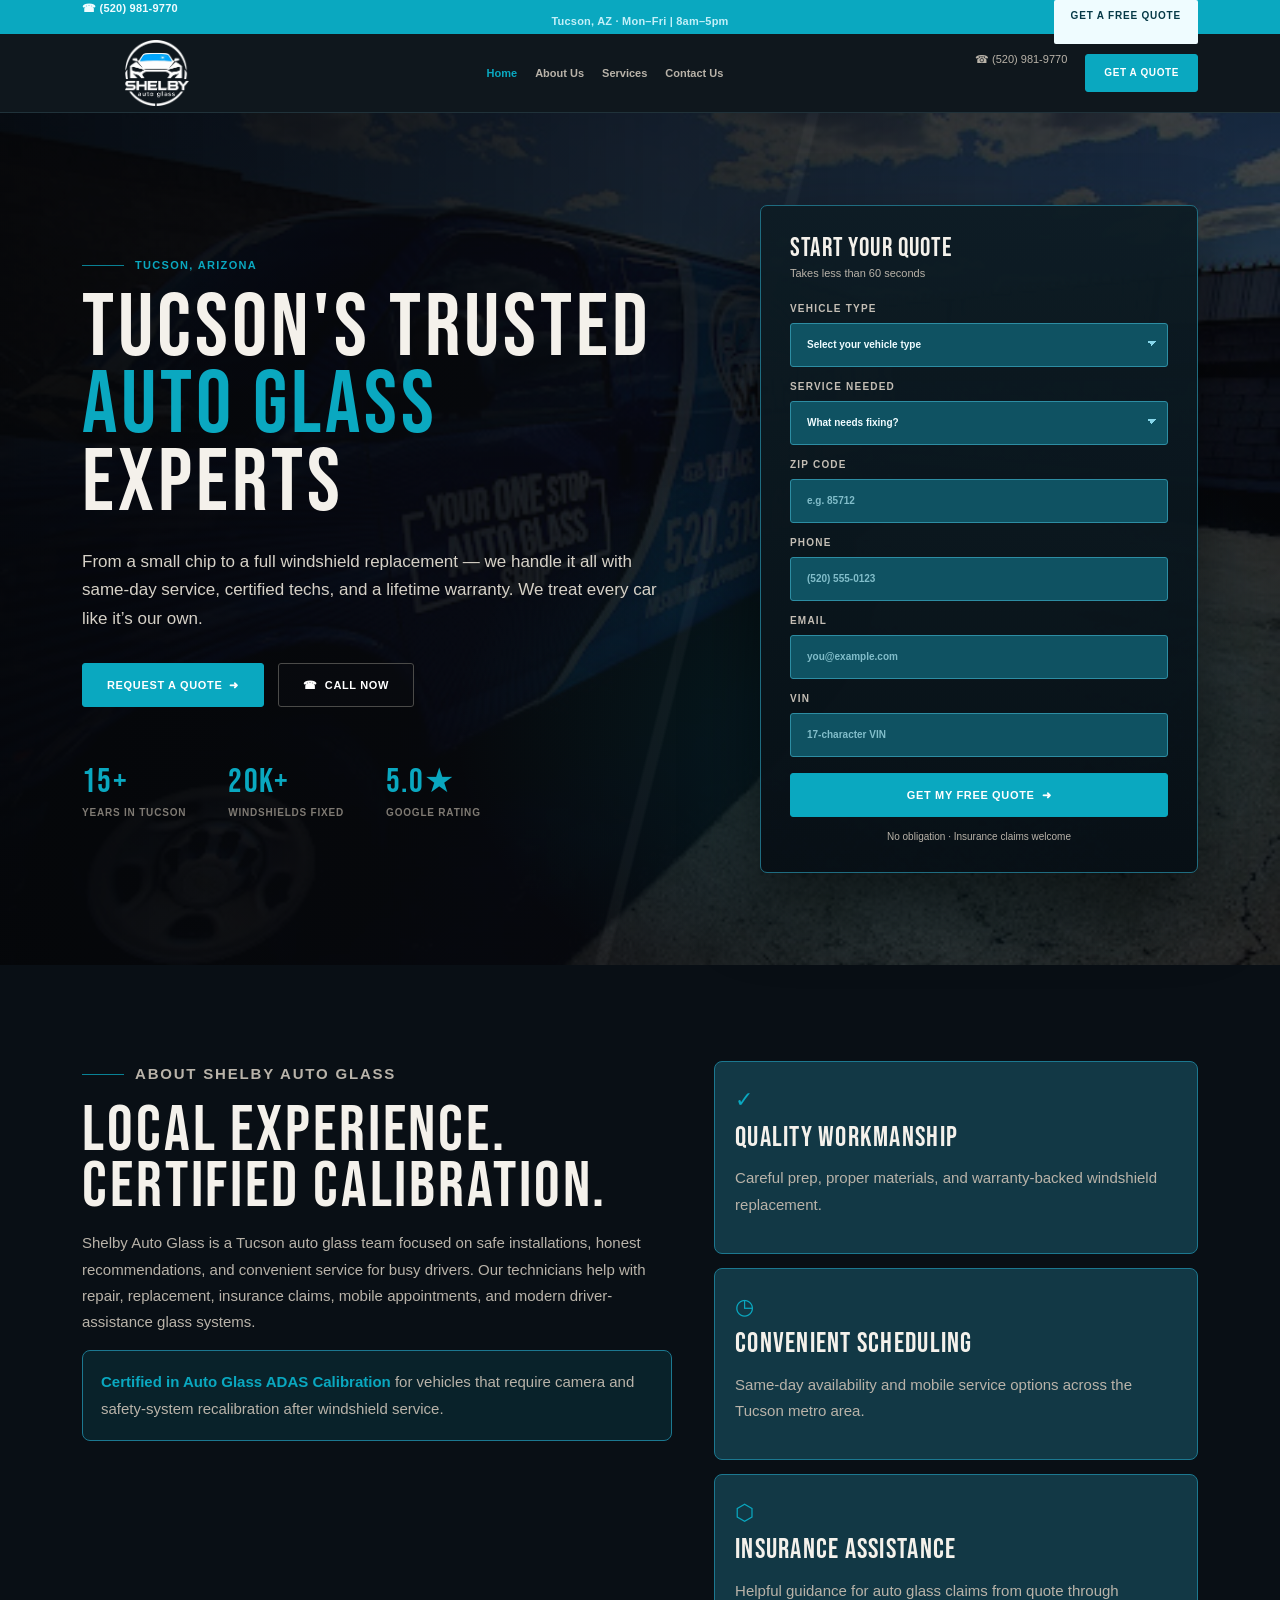
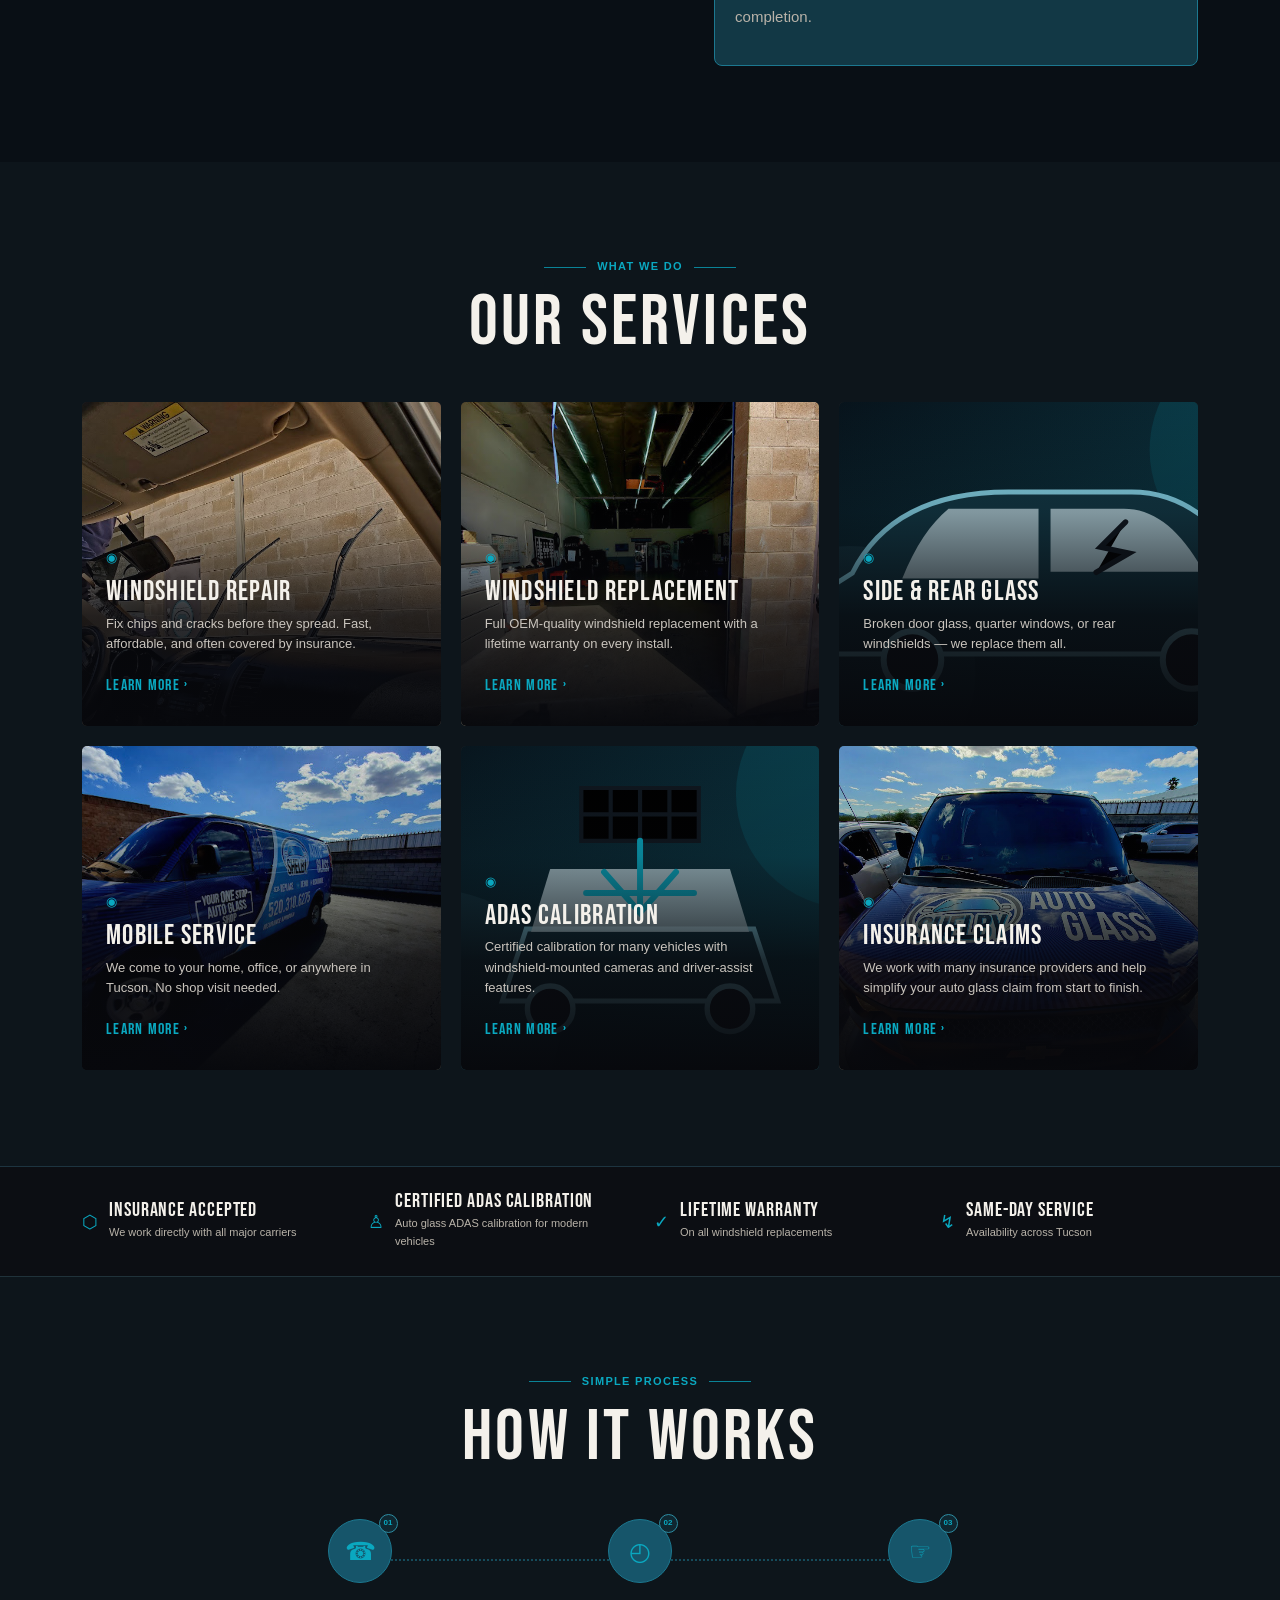
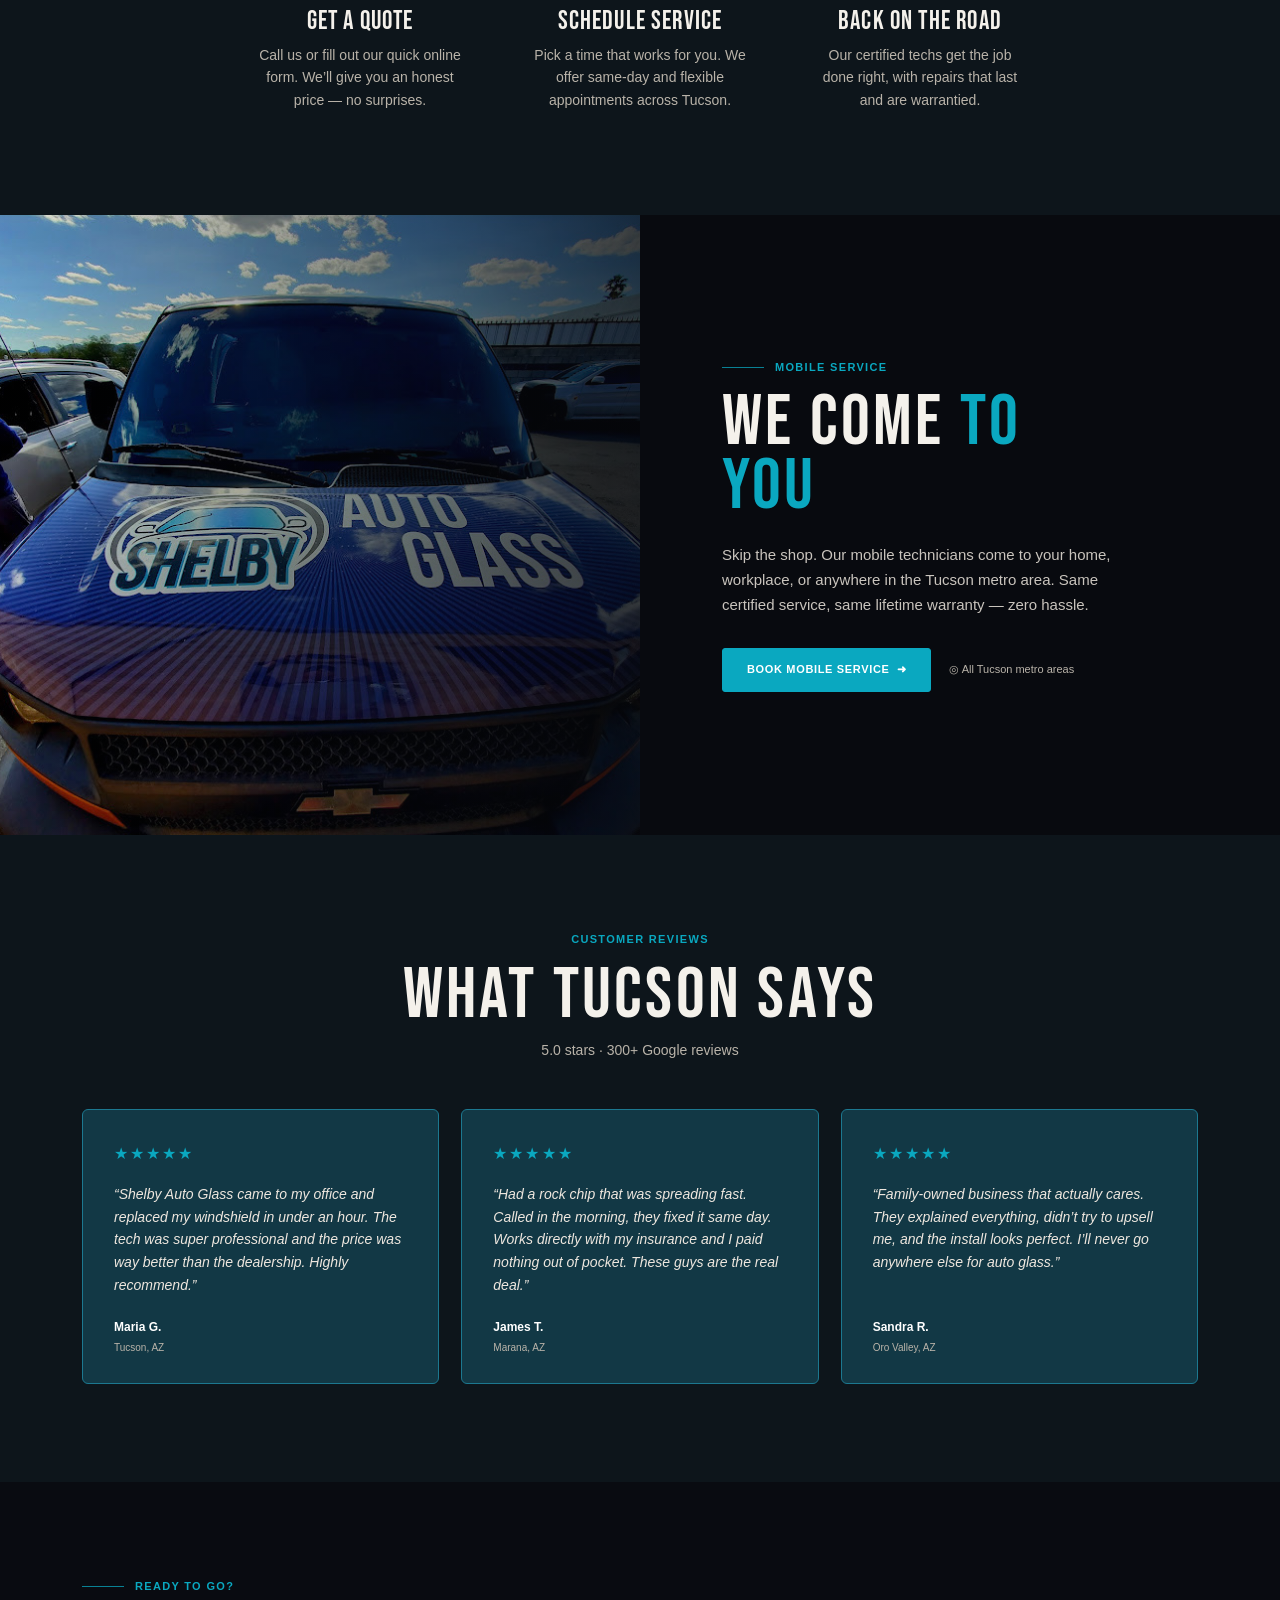
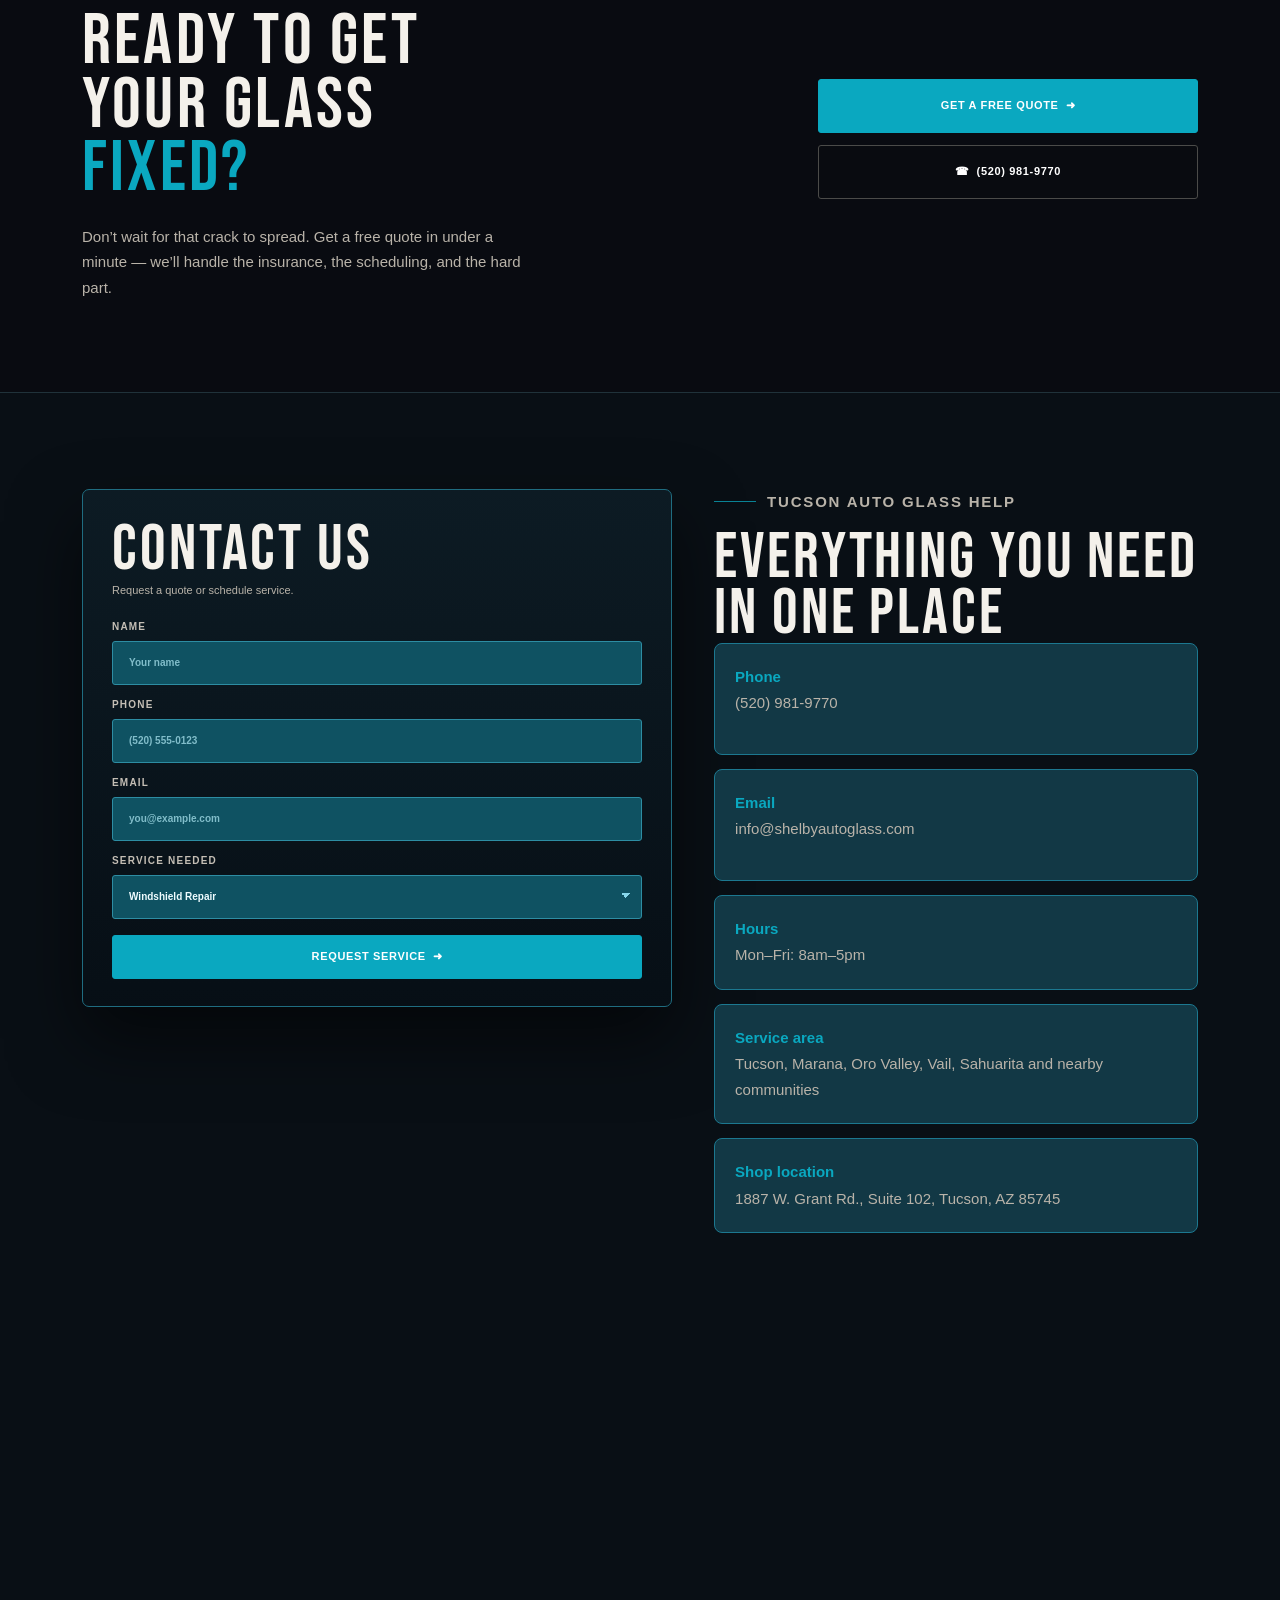
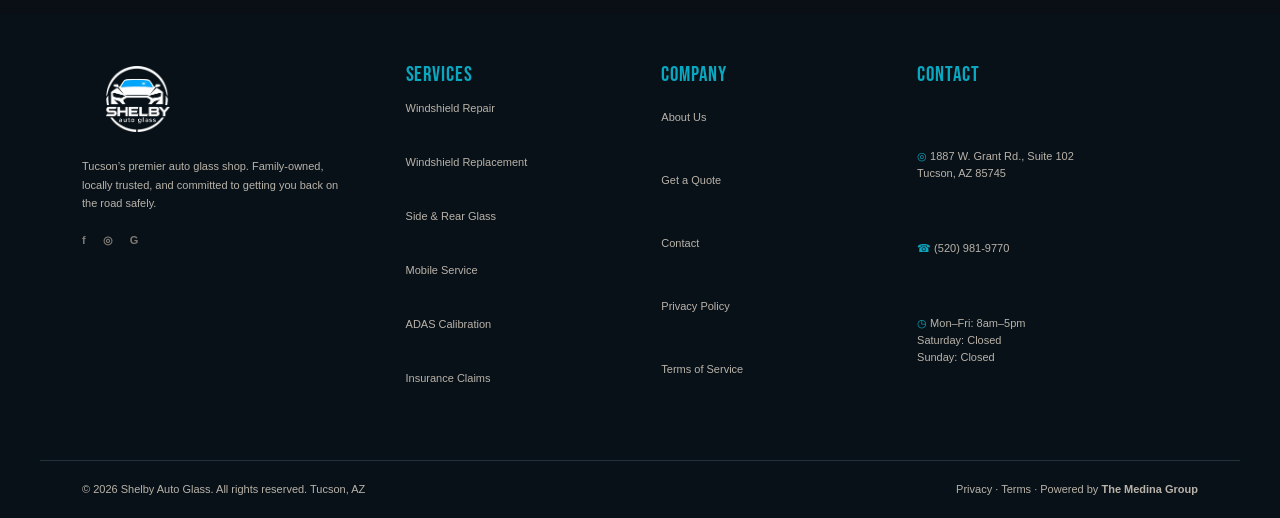
==== commit aa5ff14f: "Update service imagery with Shelby photos" ====
--- a/index.html
+++ b/index.html
@@ -176,7 +176,7 @@
           </div>
           <div class="service-grid">
             <article class="service-card service-card--repair">
-              <img class="service-card__image" src="assets/services/optimized/windshield-repair.svg" alt="Technician repairing a chip in a vehicle windshield" width="960" height="540" loading="lazy" />
+              <img class="service-card__image" src="assets/services/IMG_9644.jpeg" alt="Shelby Auto Glass windshield repair tools set up inside a customer vehicle" width="831" height="624" loading="lazy" decoding="async" />
               <div class="service-card__content">
                 <span class="service-card__icon" aria-hidden="true">◉</span>
                 <h3>Windshield Repair</h3>
@@ -185,7 +185,7 @@
               </div>
             </article>
             <article class="service-card service-card--replacement">
-              <img class="service-card__image" src="assets/services/optimized/windshield-replacement.svg" alt="Technician installing a replacement windshield" width="960" height="540" loading="lazy" />
+              <img class="service-card__image" src="assets/services/IMG_9645.jpeg" alt="Shelby Auto Glass shop bay prepared for windshield replacement service" width="468" height="624" loading="lazy" decoding="async" />
               <div class="service-card__content">
                 <span class="service-card__icon" aria-hidden="true">◉</span>
                 <h3>Windshield Replacement</h3>
@@ -194,7 +194,7 @@
               </div>
             </article>
             <article class="service-card service-card--side">
-              <img class="service-card__image" src="assets/services/optimized/side-rear-glass.svg" alt="Replacement of broken passenger-side vehicle glass" width="960" height="540" loading="lazy" />
+              <img class="service-card__image" src="assets/services/optimized/side-rear-glass.svg" alt="Side and rear glass replacement illustration for Shelby Auto Glass service" width="960" height="540" loading="lazy" decoding="async" />
               <div class="service-card__content">
                 <span class="service-card__icon" aria-hidden="true">◉</span>
                 <h3>Side &amp; Rear Glass</h3>
@@ -203,6 +203,7 @@
               </div>
             </article>
             <article class="service-card service-card--mobile">
+              <img class="service-card__image" src="assets/mobile/work-truck.jpeg" alt="Shelby Auto Glass mobile service van ready for customer appointments" width="49403" height="14891" loading="lazy" decoding="async" />
               <div class="service-card__content">
                 <span class="service-card__icon" aria-hidden="true">◉</span>
                 <h3>Mobile Service</h3>
@@ -211,7 +212,7 @@
               </div>
             </article>
             <article class="service-card service-card--adas">
-              <img class="service-card__image" src="assets/services/optimized/adas-calibration.svg" alt="Vehicle positioned for ADAS camera calibration" width="960" height="540" loading="lazy" />
+              <img class="service-card__image" src="assets/services/optimized/adas-calibration.svg" alt="ADAS calibration target and vehicle camera alignment illustration" width="960" height="540" loading="lazy" decoding="async" />
               <div class="service-card__content">
                 <span class="service-card__icon" aria-hidden="true">◉</span>
                 <h3>ADAS Calibration</h3>
@@ -220,7 +221,7 @@
               </div>
             </article>
             <article class="service-card service-card--insurance">
-              <img class="service-card__image" src="assets/services/optimized/insurance-claims.svg" alt="Shelby Auto Glass representative assisting with an insurance claim" width="960" height="540" loading="lazy" />
+              <img class="service-card__image" src="assets/services/work-truck2.jpeg" alt="Shelby Auto Glass branded service vehicle for professional insurance claim support" width="49317" height="15303" loading="lazy" decoding="async" />
               <div class="service-card__content">
                 <span class="service-card__icon" aria-hidden="true">◉</span>
                 <h3>Insurance Claims</h3>
--- a/styles.css
+++ b/styles.css
@@ -26,7 +26,7 @@
   --section-y: 96px;
   --section-heading-gap: 48px;
   --heading-track: 0.045em;
-  --hero-image: url("assets/services/work-truck2.jpeg");
+  --hero-image: url("assets/mobile/work-truck.jpeg");
 }
 
 * {
@@ -474,12 +474,6 @@
   position: relative;
 }
 
-.service-card--mobile {
-  background-image: linear-gradient(180deg, rgba(5, 6, 9, 0.04) 0%, rgba(7, 8, 12, 0.24) 34%, rgba(7, 8, 12, 0.82) 66%, rgba(7, 8, 12, 0.99) 100%),
-    url("assets/mobile/work-truck.jpeg");
-  background-position: center left;
-}
-
 .service-card::after {
   background: linear-gradient(180deg, rgba(5, 6, 9, 0.04) 0%, rgba(7, 8, 12, 0.24) 34%, rgba(7, 8, 12, 0.82) 66%, rgba(7, 8, 12, 0.99) 100%);
   content: "";
@@ -498,11 +492,12 @@
   width: 100%;
 }
 
-.service-card--repair .service-card__image { object-position: center 42%; }
-.service-card--replacement .service-card__image { object-position: center 48%; }
-.service-card--side .service-card__image { object-position: center 50%; }
+.service-card--repair .service-card__image { object-position: center 45%; }
+.service-card--replacement .service-card__image { object-position: center 46%; }
+.service-card--side .service-card__image { object-position: 34% 45%; }
+.service-card--mobile .service-card__image { object-position: 28% center; }
 .service-card--adas .service-card__image { object-position: center 45%; }
-.service-card--insurance .service-card__image { object-position: center 48%; }
+.service-card--insurance .service-card__image { object-position: center 42%; }
 
 .service-card__content {
   bottom: 0;
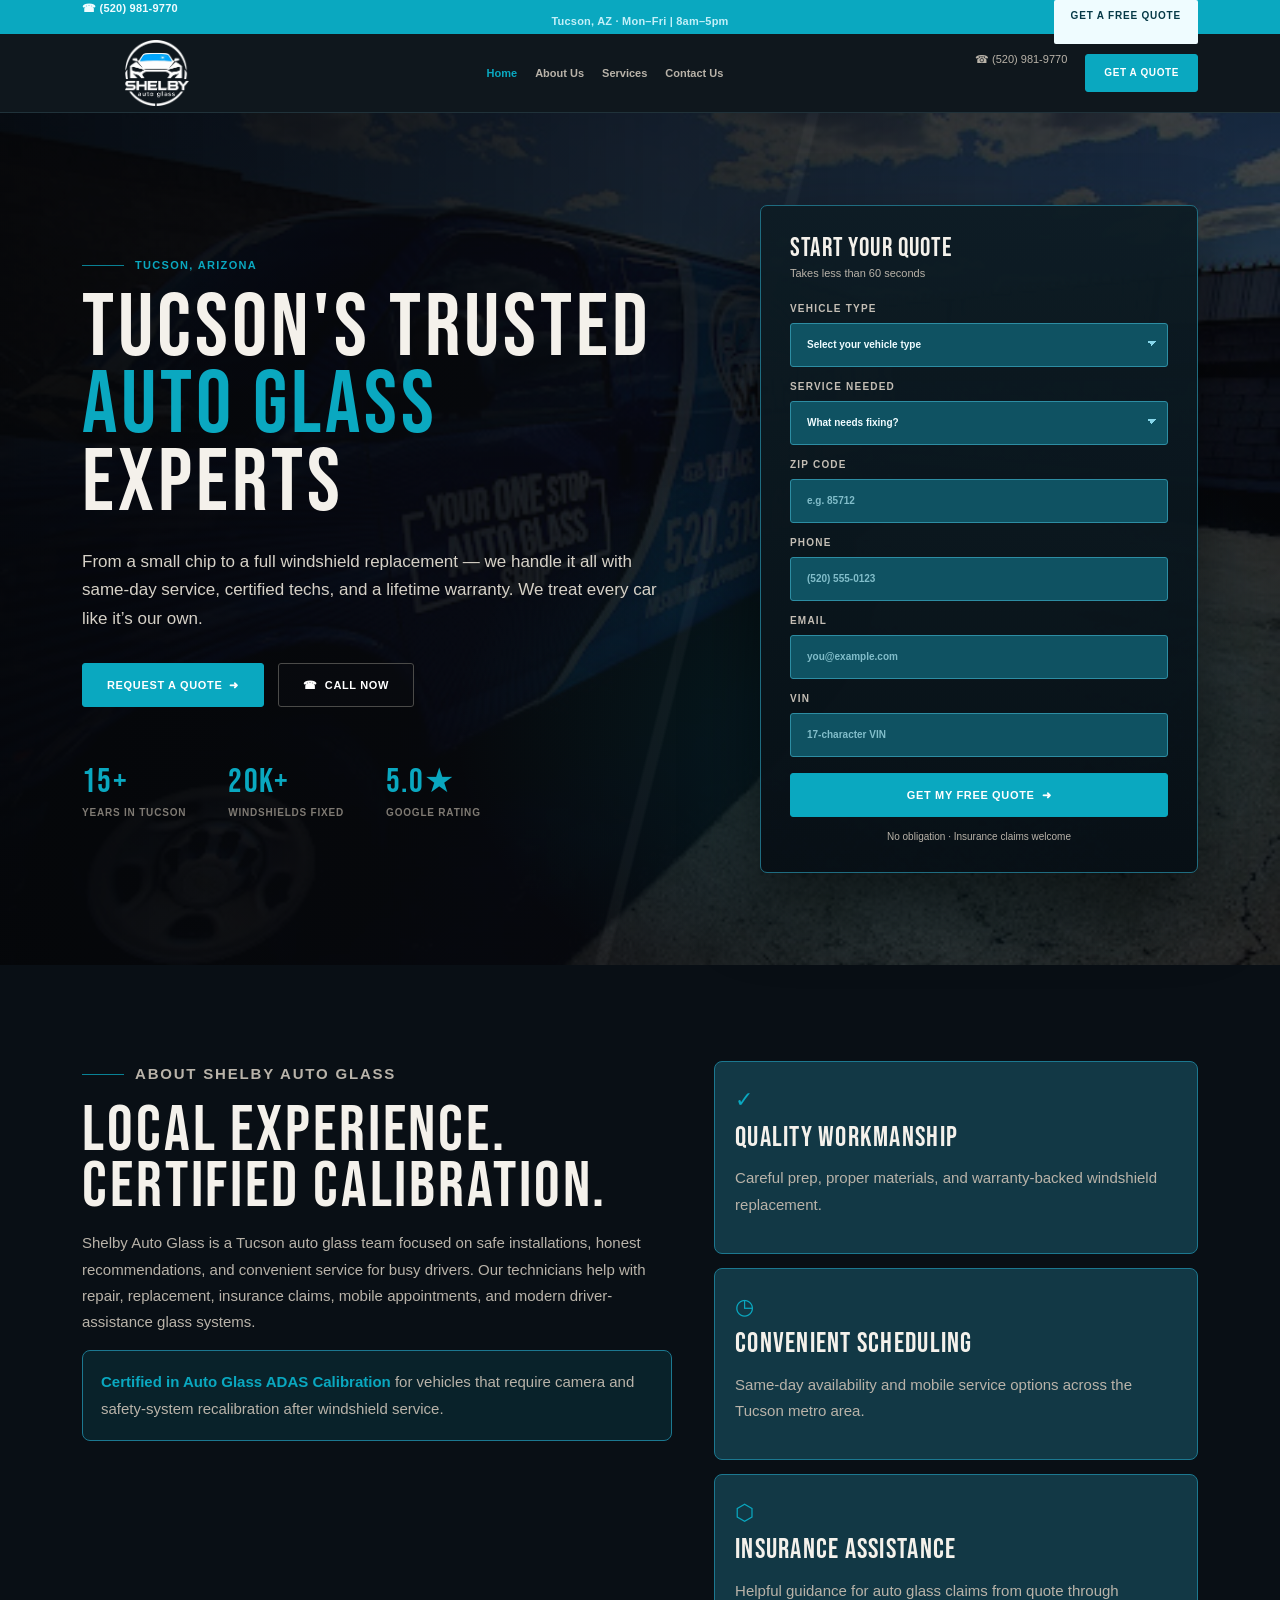
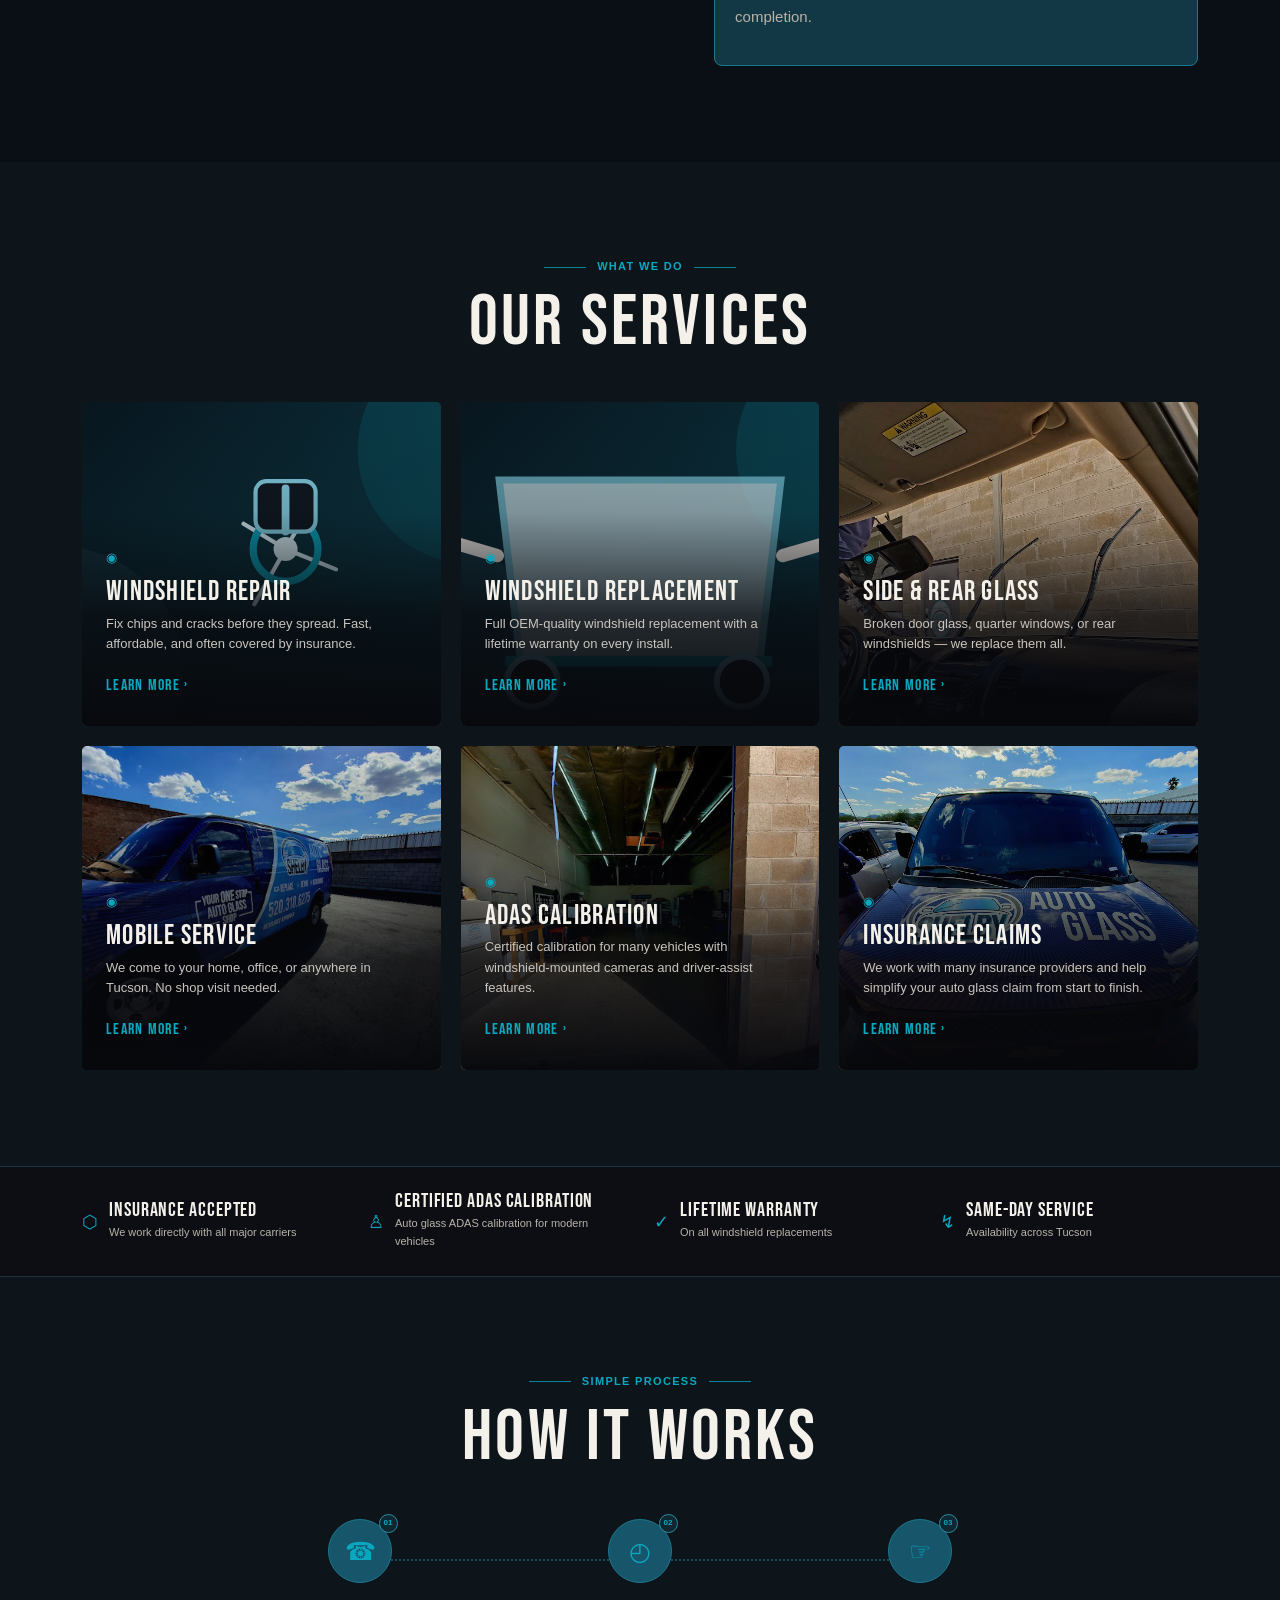
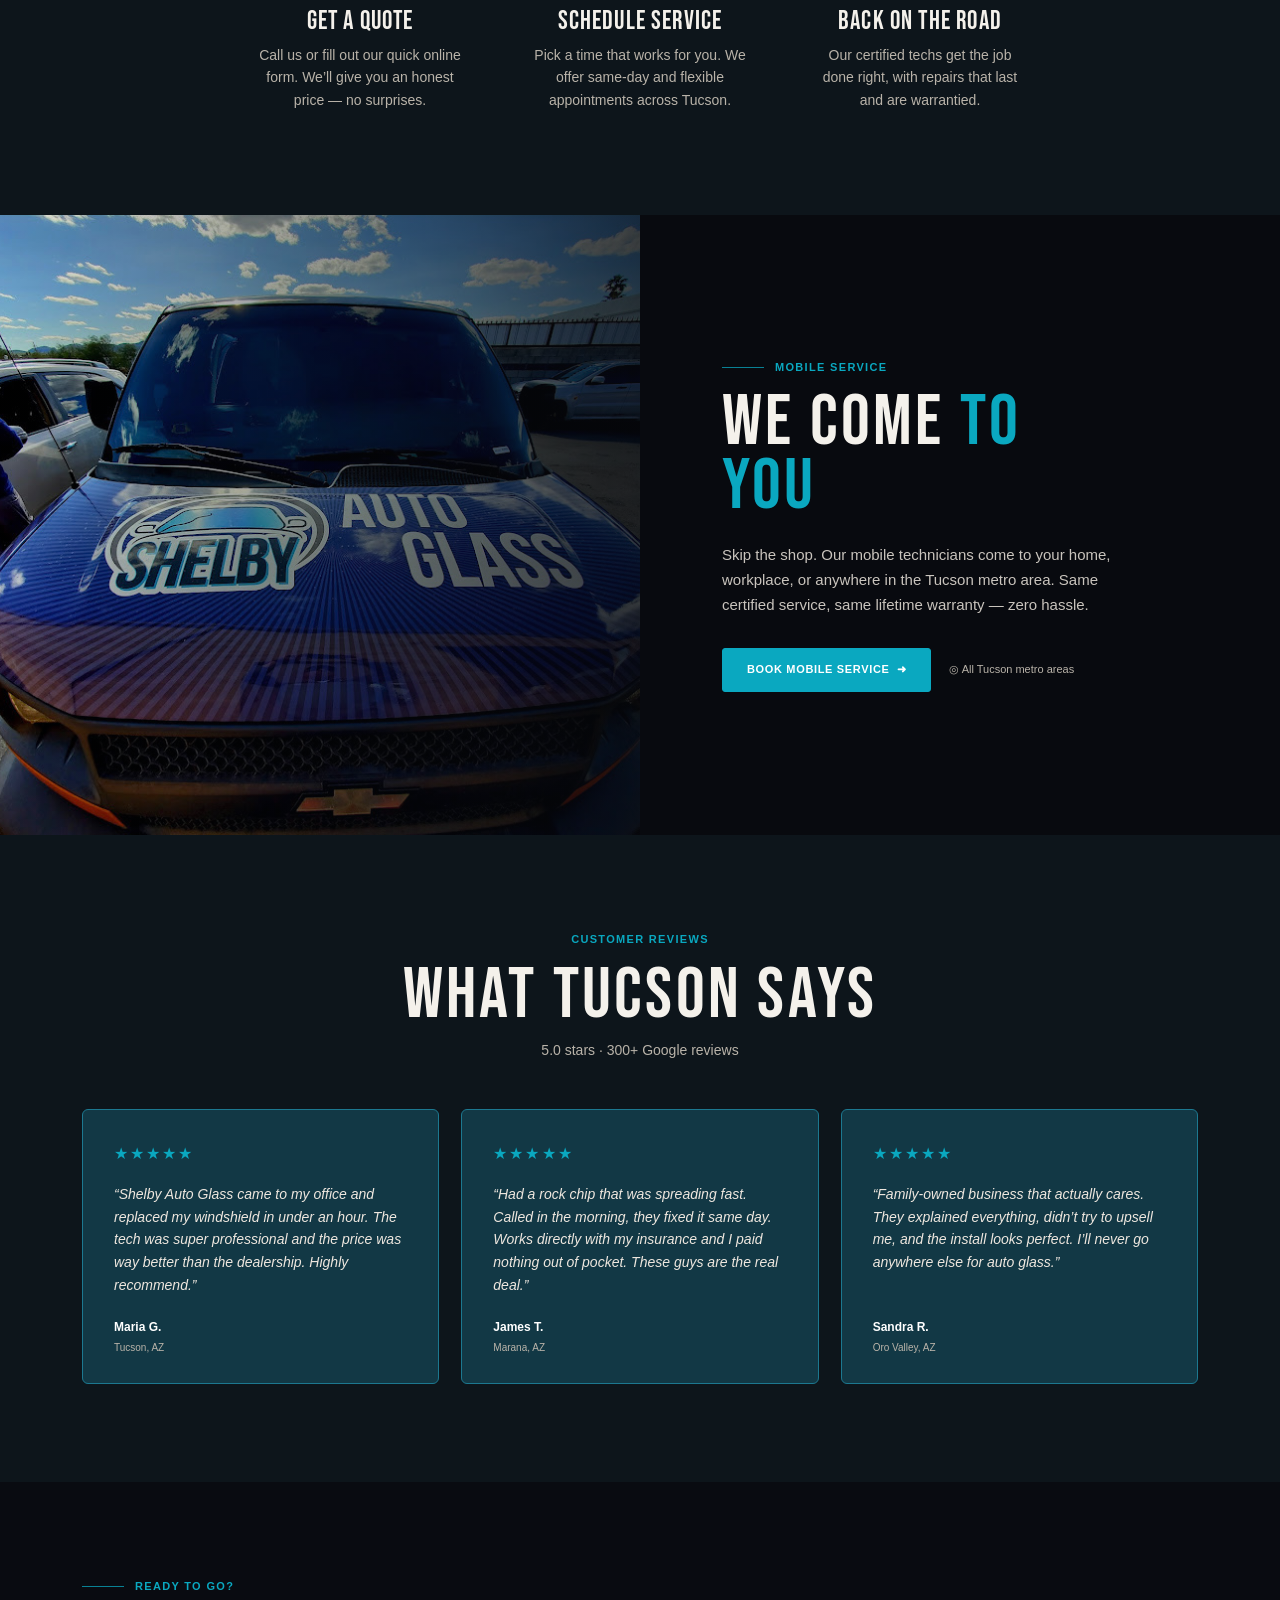
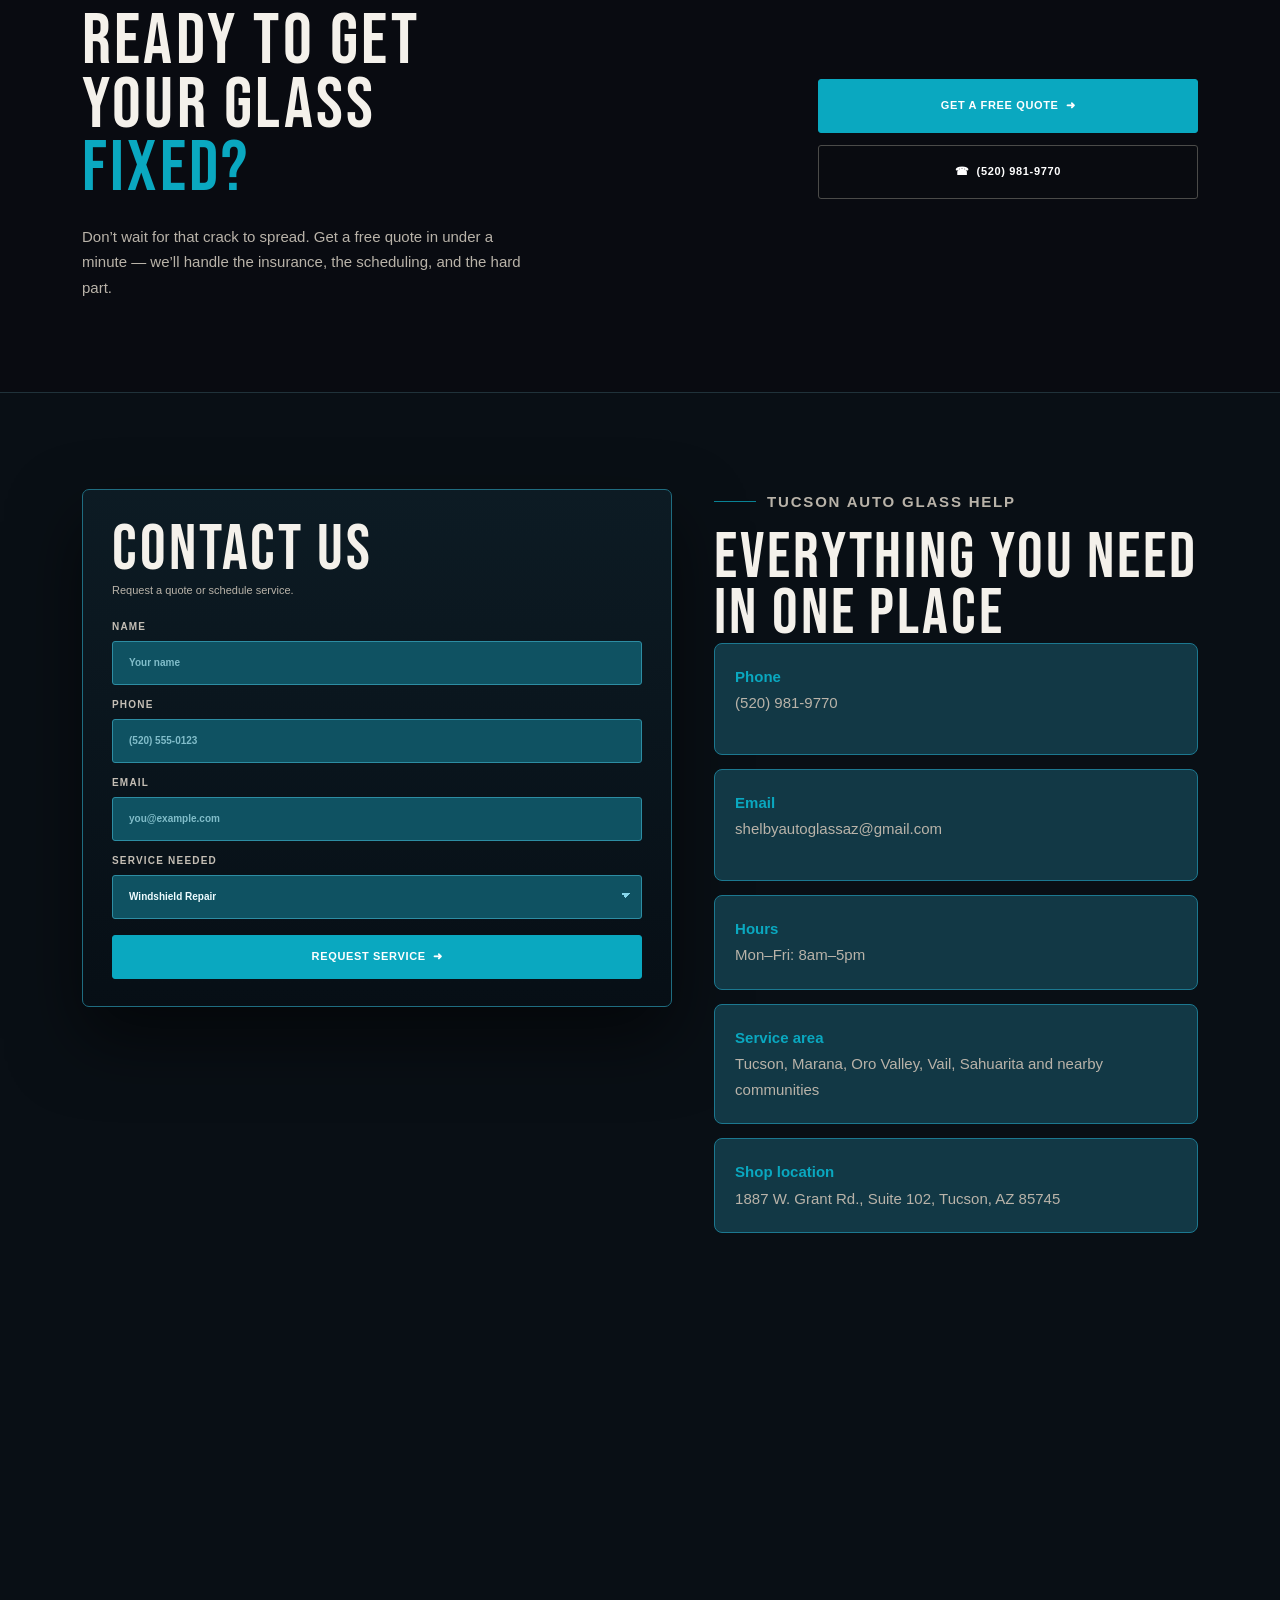
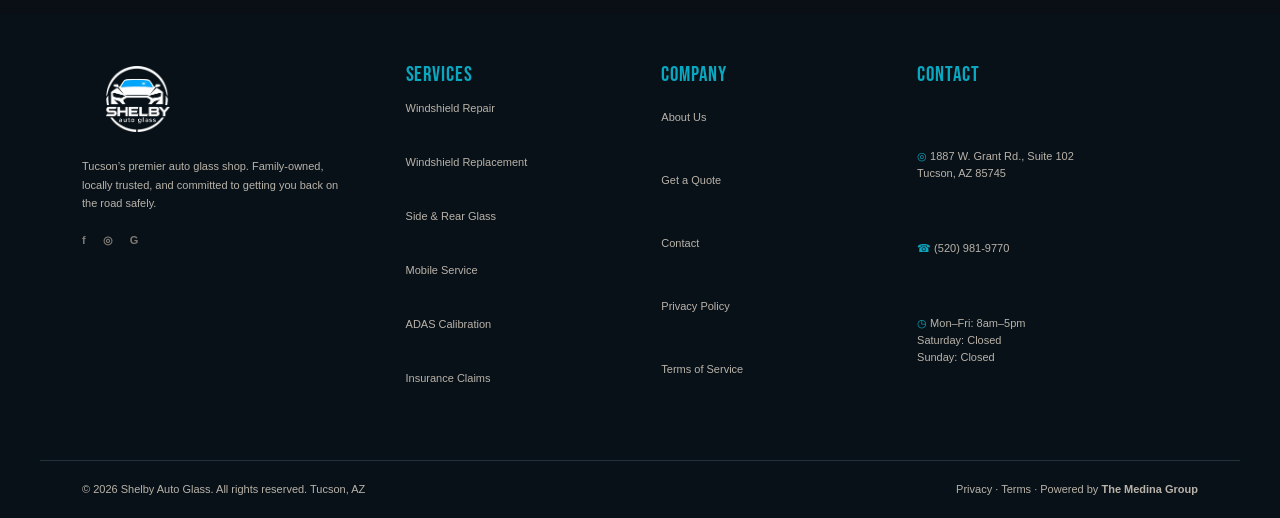
==== commit a04b4791: "Update contact email and service images" ====
--- a/index.html
+++ b/index.html
@@ -13,7 +13,7 @@
     <link href="https://fonts.googleapis.com/css2?family=Bebas+Neue&display=swap" rel="stylesheet" />
     <link rel="stylesheet" href="styles.css" />
     <script type="application/ld+json">
-      {"@context":"https://schema.org","@type":"AutoRepair","name":"Shelby Auto Glass","telephone":"+1-520-981-9770","email":"info@shelbyautoglass.com","address":{"@type":"PostalAddress","streetAddress":"1887 W. Grant Rd., Suite 102","addressLocality":"Tucson","addressRegion":"AZ","postalCode":"85745","addressCountry":"US"},"areaServed":["Tucson AZ","Marana AZ","Oro Valley AZ","Vail AZ","Sahuarita AZ"],"openingHours":"Mo-Fr 08:00-17:00","url":"https://shelbyautoglass.com","priceRange":"$$","description":"Tucson auto glass repair, windshield replacement, mobile service, insurance claim help, and certified Auto Glass ADAS Calibration."}
+      {"@context":"https://schema.org","@type":"AutoRepair","name":"Shelby Auto Glass","telephone":"+1-520-981-9770","email":"shelbyautoglassaz@gmail.com","address":{"@type":"PostalAddress","streetAddress":"1887 W. Grant Rd., Suite 102","addressLocality":"Tucson","addressRegion":"AZ","postalCode":"85745","addressCountry":"US"},"areaServed":["Tucson AZ","Marana AZ","Oro Valley AZ","Vail AZ","Sahuarita AZ"],"openingHours":"Mo-Fr 08:00-17:00","url":"https://shelbyautoglass.com","priceRange":"$$","description":"Tucson auto glass repair, windshield replacement, mobile service, insurance claim help, and certified Auto Glass ADAS Calibration."}
     </script>
   </head>
   <body>
@@ -176,7 +176,7 @@
           </div>
           <div class="service-grid">
             <article class="service-card service-card--repair">
-              <img class="service-card__image" src="assets/services/IMG_9644.jpeg" alt="Shelby Auto Glass windshield repair tools set up inside a customer vehicle" width="831" height="624" loading="lazy" decoding="async" />
+              <img class="service-card__image" src="assets/services/optimized/windshield-repair.svg" alt="Illustration of professional windshield chip repair" width="960" height="540" loading="lazy" decoding="async" />
               <div class="service-card__content">
                 <span class="service-card__icon" aria-hidden="true">◉</span>
                 <h3>Windshield Repair</h3>
@@ -185,7 +185,7 @@
               </div>
             </article>
             <article class="service-card service-card--replacement">
-              <img class="service-card__image" src="assets/services/IMG_9645.jpeg" alt="Shelby Auto Glass shop bay prepared for windshield replacement service" width="468" height="624" loading="lazy" decoding="async" />
+              <img class="service-card__image" src="assets/services/optimized/windshield-replacement.svg" alt="Technician installing a replacement windshield illustration" width="960" height="540" loading="lazy" decoding="async" />
               <div class="service-card__content">
                 <span class="service-card__icon" aria-hidden="true">◉</span>
                 <h3>Windshield Replacement</h3>
@@ -194,7 +194,7 @@
               </div>
             </article>
             <article class="service-card service-card--side">
-              <img class="service-card__image" src="assets/services/optimized/side-rear-glass.svg" alt="Side and rear glass replacement illustration for Shelby Auto Glass service" width="960" height="540" loading="lazy" decoding="async" />
+              <img class="service-card__image" src="assets/services/IMG_9644.jpeg" alt="Shelby Auto Glass technician replacing side and rear vehicle glass" width="831" height="624" loading="lazy" decoding="async" />
               <div class="service-card__content">
                 <span class="service-card__icon" aria-hidden="true">◉</span>
                 <h3>Side &amp; Rear Glass</h3>
@@ -212,7 +212,7 @@
               </div>
             </article>
             <article class="service-card service-card--adas">
-              <img class="service-card__image" src="assets/services/optimized/adas-calibration.svg" alt="ADAS calibration target and vehicle camera alignment illustration" width="960" height="540" loading="lazy" decoding="async" />
+              <img class="service-card__image" src="assets/services/IMG_9645.jpeg" alt="Shelby Auto Glass ADAS calibration target equipment positioned in front of a vehicle" width="468" height="624" loading="lazy" decoding="async" />
               <div class="service-card__content">
                 <span class="service-card__icon" aria-hidden="true">◉</span>
                 <h3>ADAS Calibration</h3>
@@ -392,7 +392,7 @@
             <h2>Everything you need in one place</h2>
             <div class="contact__cards">
               <p><strong>Phone</strong><a href="tel:+15209819770">(520) 981-9770</a></p>
-              <p><strong>Email</strong><a href="mailto:info@shelbyautoglass.com">info@shelbyautoglass.com</a></p>
+              <p><strong>Email</strong><a href="mailto:shelbyautoglassaz@gmail.com">shelbyautoglassaz@gmail.com</a></p>
               <p><strong>Hours</strong>Mon–Fri: 8am–5pm</p>
               <p><strong>Service area</strong>Tucson, Marana, Oro Valley, Vail, Sahuarita and nearby communities</p>
               <p><strong>Shop location</strong>1887 W. Grant Rd., Suite 102, Tucson, AZ 85745</p>
--- a/styles.css
+++ b/styles.css
@@ -494,9 +494,9 @@
 
 .service-card--repair .service-card__image { object-position: center 45%; }
 .service-card--replacement .service-card__image { object-position: center 46%; }
-.service-card--side .service-card__image { object-position: 34% 45%; }
+.service-card--side .service-card__image { object-position: 48% 48%; }
 .service-card--mobile .service-card__image { object-position: 28% center; }
-.service-card--adas .service-card__image { object-position: center 45%; }
+.service-card--adas .service-card__image { object-position: 55% 38%; }
 .service-card--insurance .service-card__image { object-position: center 42%; }
 
 .service-card__content {
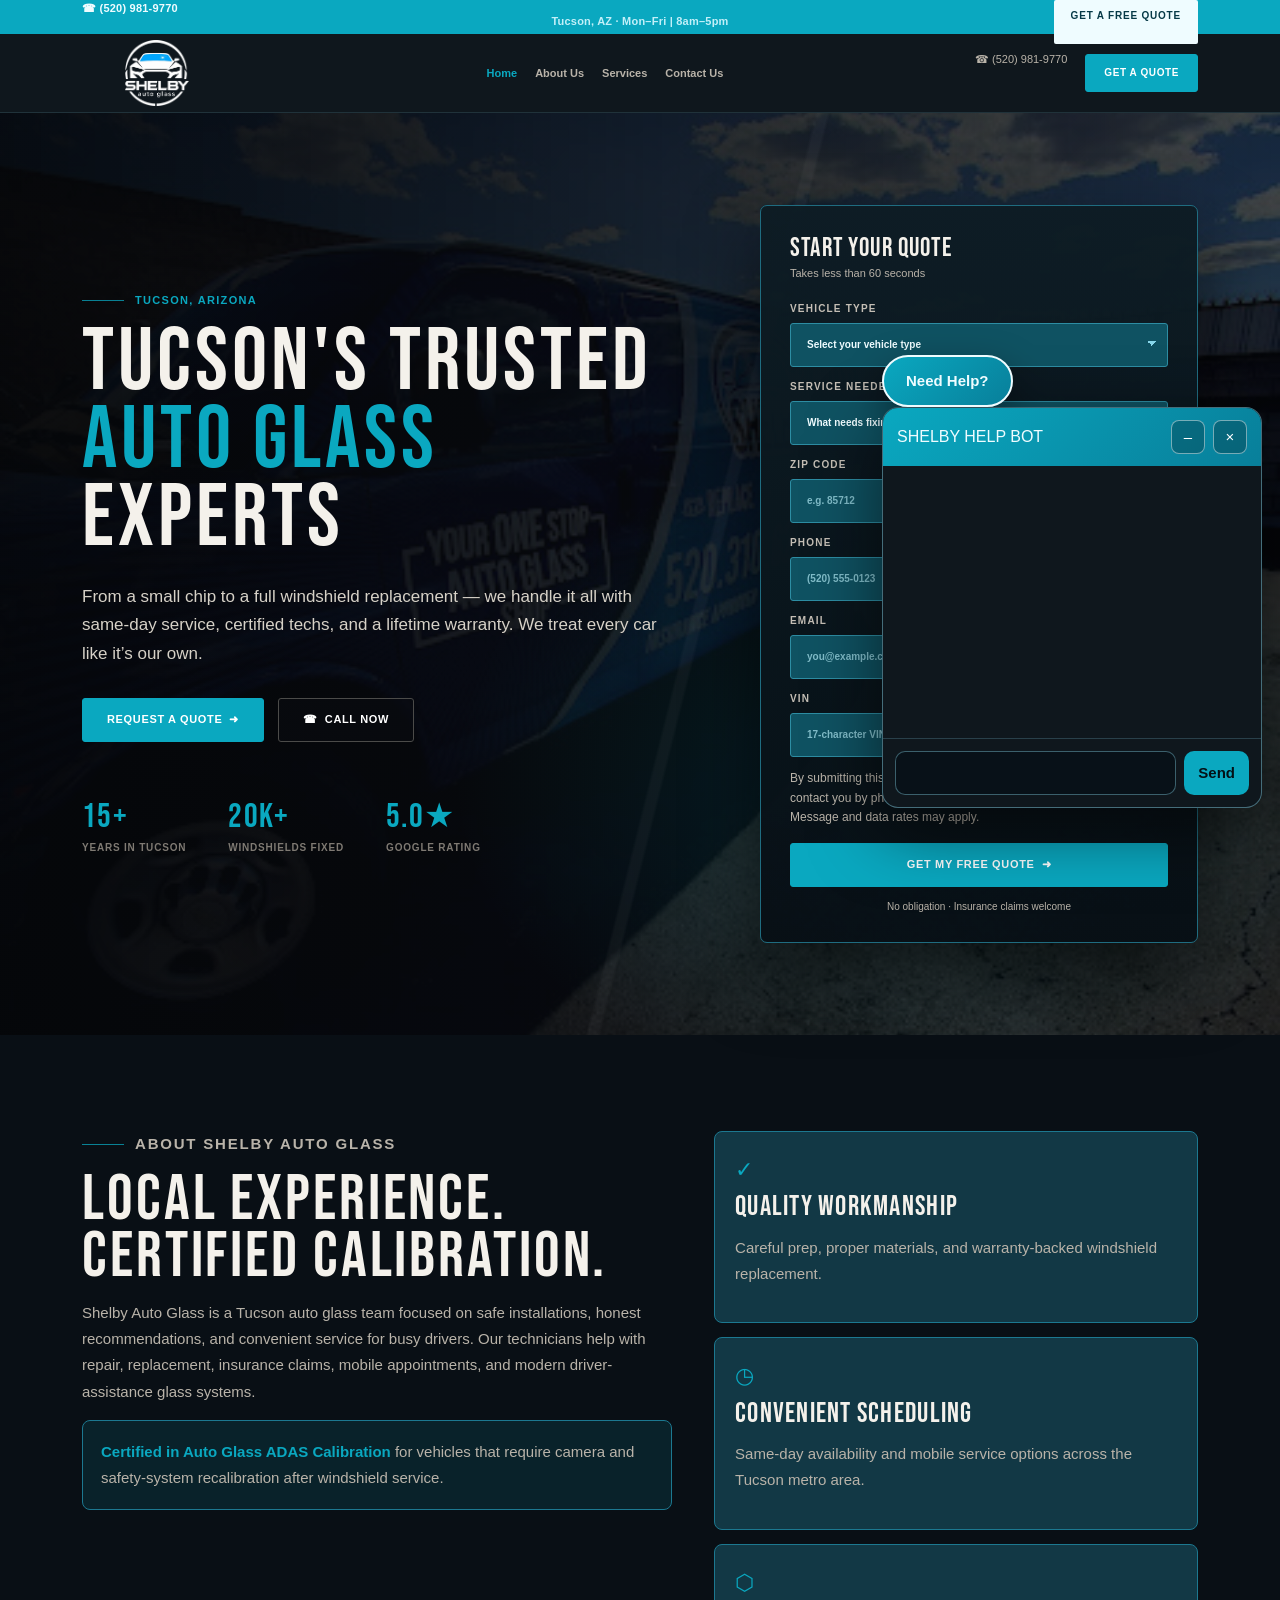
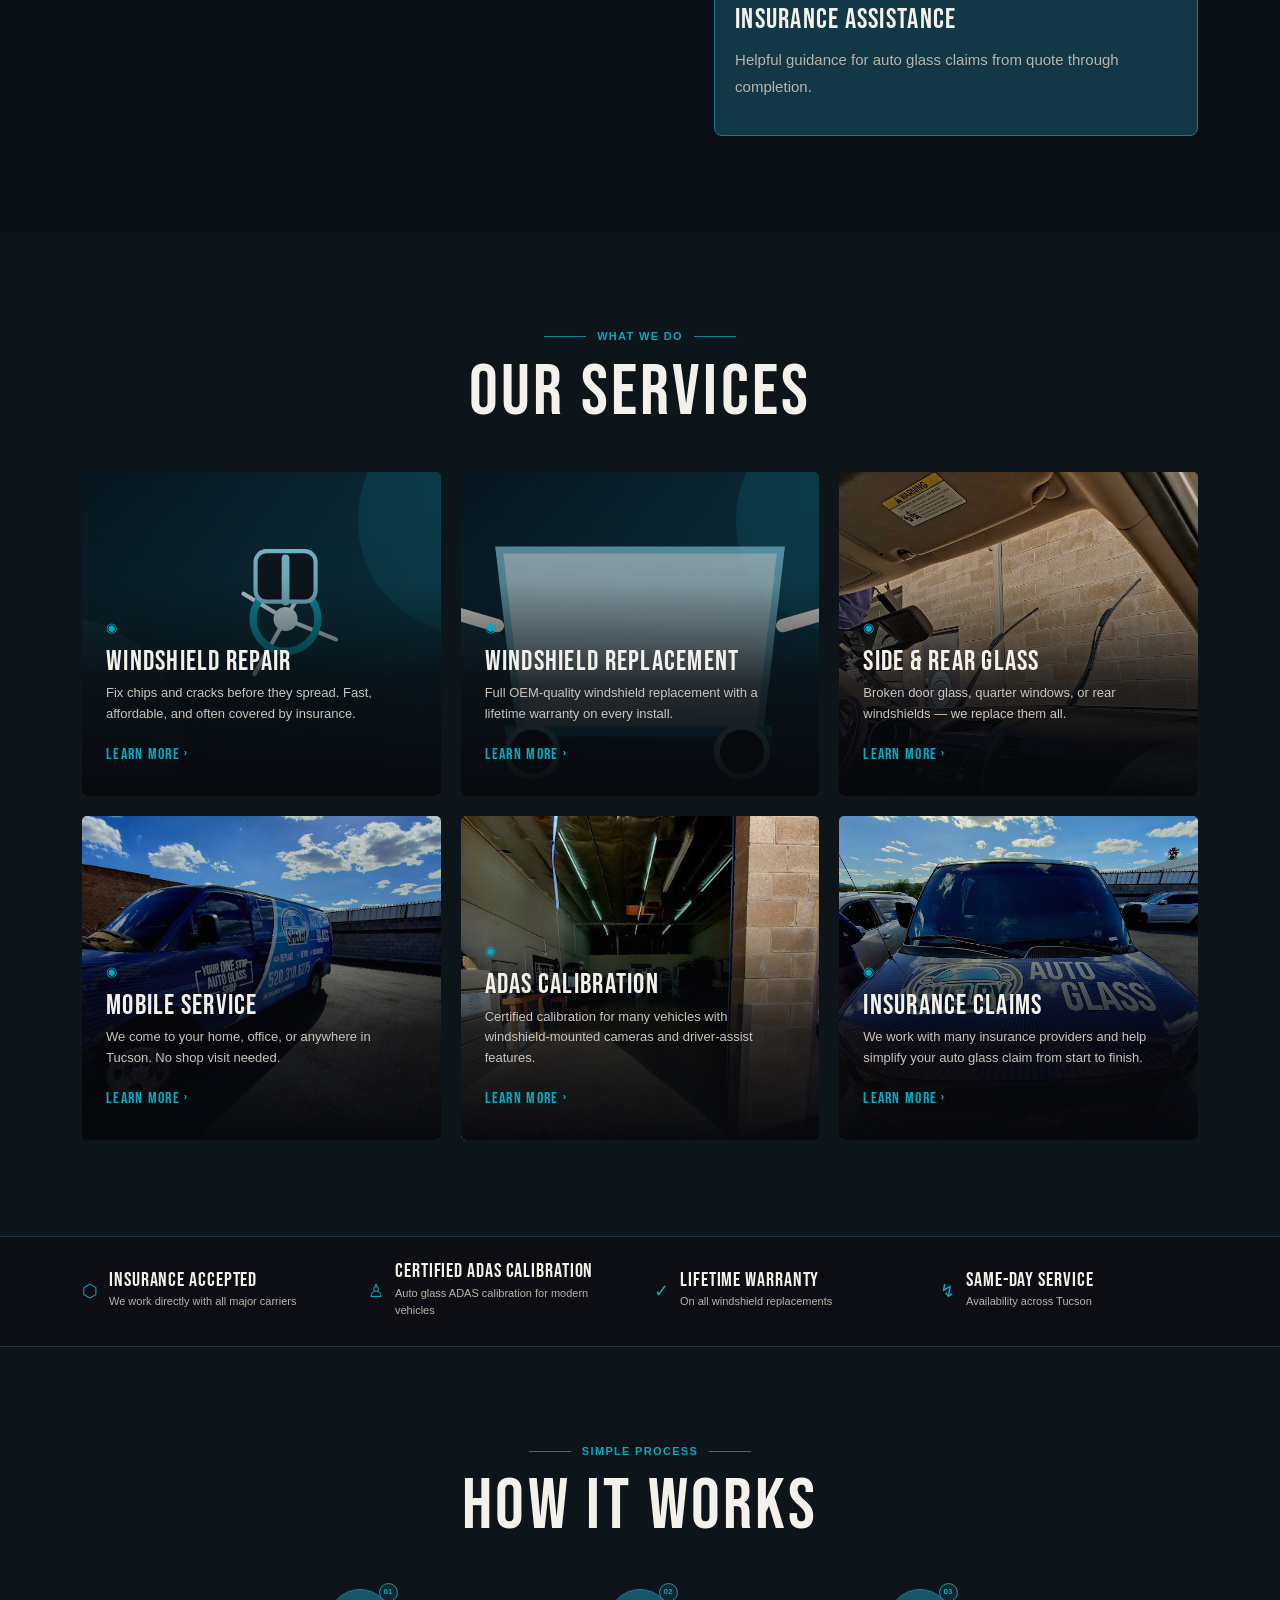
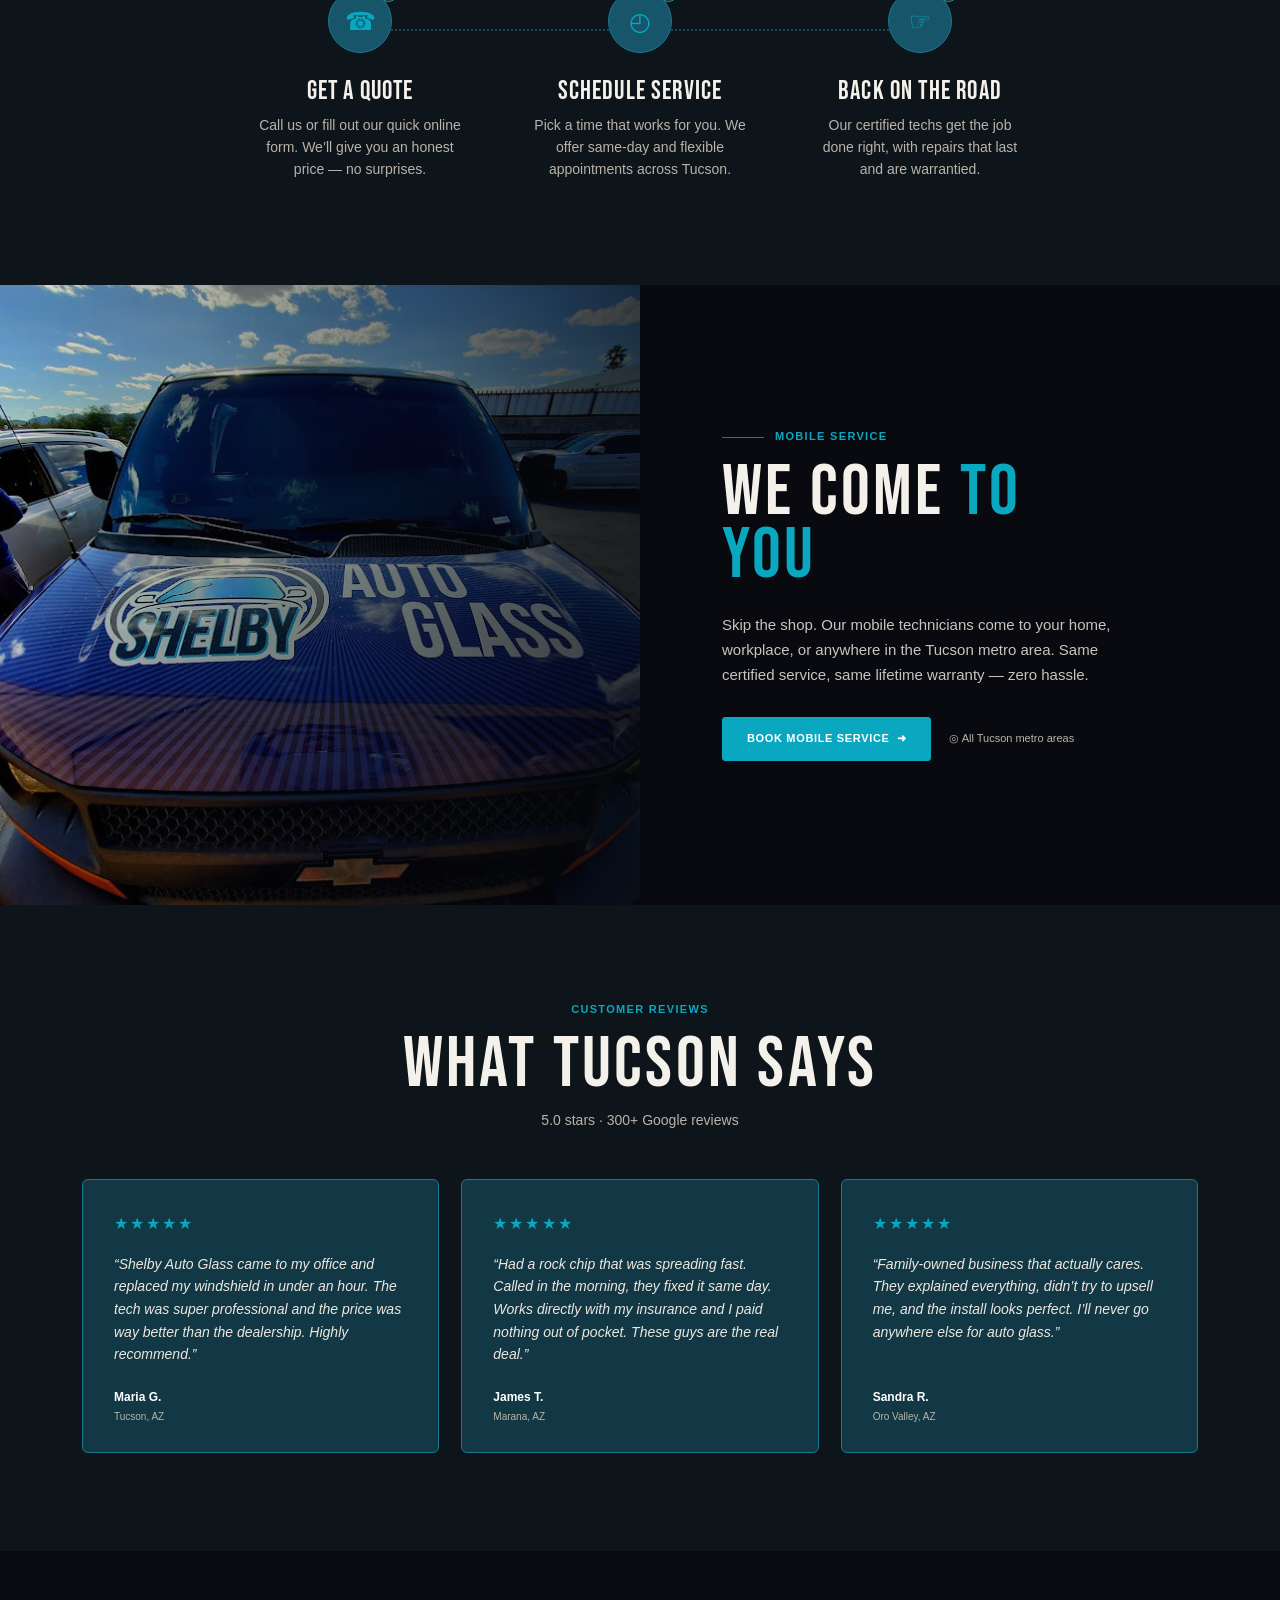
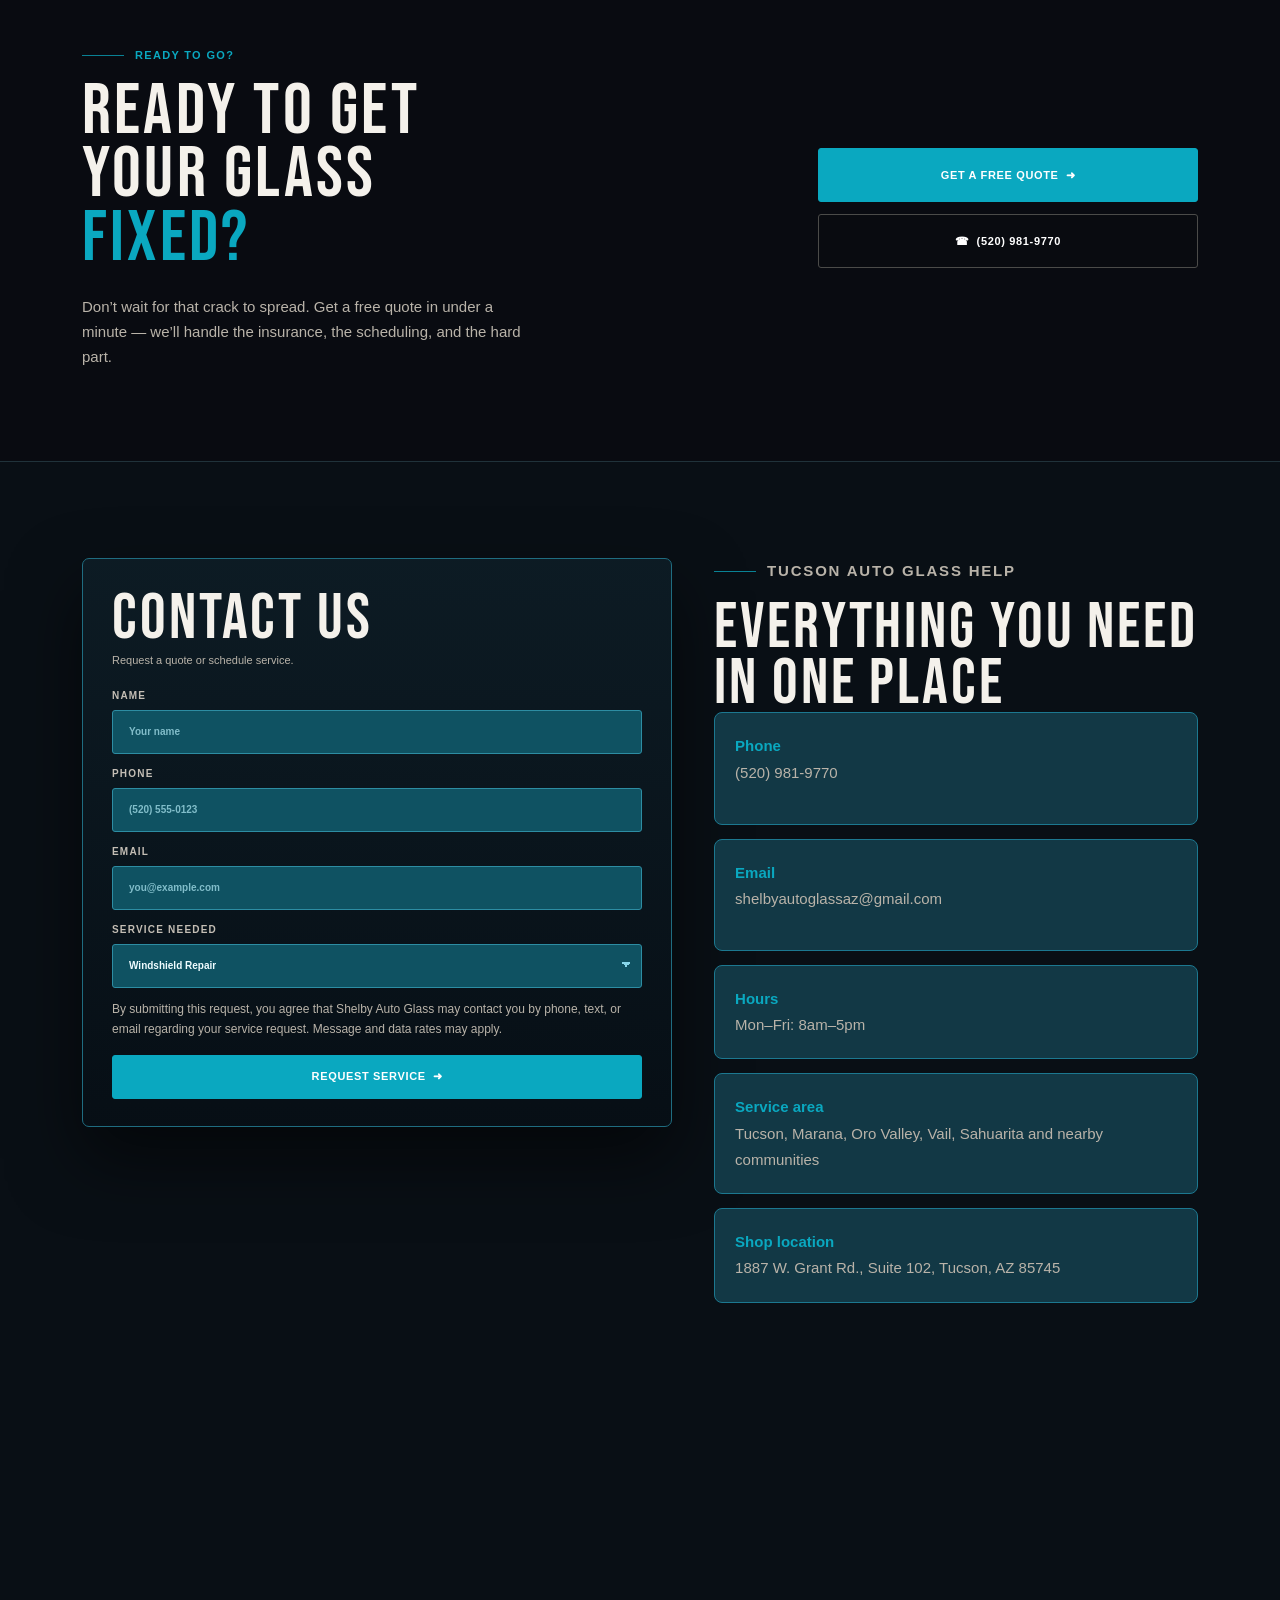
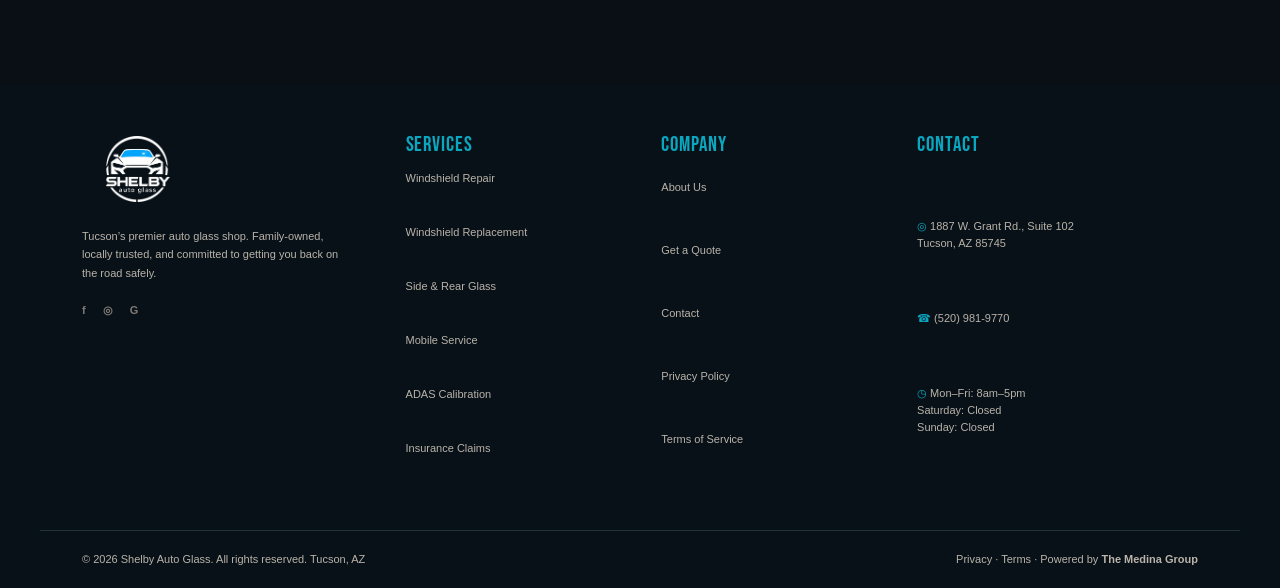
==== commit c414a382: "Add customer help bot and lead delivery" ====
--- a/index.html
+++ b/index.html
@@ -105,7 +105,7 @@
           <aside class="quote-card" aria-labelledby="quote-title">
             <h2 id="quote-title">Start your quote</h2>
             <p>Takes less than 60 seconds</p>
-            <form action="#" method="get" class="quote-form">
+            <form action="/.netlify/functions/submit-lead" method="post" class="quote-form lead-form" data-lead-source="Start Your Quote">
               <label>
                 Vehicle Type
                 <select name="vehicle-type" aria-label="Vehicle type">
@@ -144,6 +144,9 @@
                 VIN
                 <input type="text" name="vin" placeholder="17-character VIN" />
               </label>
+              <input type="text" name="website" class="honeypot" tabindex="-1" autocomplete="off" aria-hidden="true" />
+              <input type="hidden" name="leadSource" value="Start Your Quote" />
+              <p class="form-consent">By submitting this request, you agree that Shelby Auto Glass may contact you by phone, text, or email regarding your service request. Message and data rates may apply.</p>
               <button type="submit">Get my free quote <span aria-hidden="true">➜</span></button>
               <small>No obligation · Insurance claims welcome</small>
             </form>
@@ -379,11 +382,14 @@
           <aside class="quote-card contact__form" aria-labelledby="contact-title">
             <h2 id="contact-title">Contact Us</h2>
             <p>Request a quote or schedule service.</p>
-            <form action="#" method="get" class="quote-form">
+            <form action="/.netlify/functions/submit-lead" method="post" class="quote-form lead-form" data-lead-source="Contact Us">
               <label>Name<input type="text" name="name" autocomplete="name" placeholder="Your name" /></label>
               <label>Phone<input type="tel" name="phone" inputmode="tel" autocomplete="tel" placeholder="(520) 555-0123" /></label>
               <label>Email<input type="email" name="email" inputmode="email" autocomplete="email" placeholder="you@example.com" /></label>
               <label>Service Needed<select name="service"><option>Windshield Repair</option><option>Windshield Replacement</option><option>Side &amp; Rear Glass</option><option>Mobile Auto Glass Service</option><option>ADAS Calibration</option><option>Insurance Claims</option></select></label>
+              <input type="text" name="website" class="honeypot" tabindex="-1" autocomplete="off" aria-hidden="true" />
+              <input type="hidden" name="leadSource" value="Contact Us" />
+              <p class="form-consent">By submitting this request, you agree that Shelby Auto Glass may contact you by phone, text, or email regarding your service request. Message and data rates may apply.</p>
               <button type="submit">Request service <span aria-hidden="true">➜</span></button>
             </form>
           </aside>
@@ -452,5 +458,6 @@
         <p><a href="#">Privacy</a> · <a href="#">Terms</a> · <span>Powered by <a class="footer__credit-link" href="https://medinagroup.xyz" target="_blank" rel="noopener noreferrer">The Medina Group</a></span></p>
       </div>
     </footer>
+    <script src="help-bot.js" defer></script>
   </body>
 </html>
--- a/styles.css
+++ b/styles.css
@@ -1552,3 +1552,176 @@
     aspect-ratio: 4 / 3;
   }
 }
+
+.honeypot {
+  left: -10000px;
+  position: absolute;
+}
+
+.form-consent,
+.form-status {
+  color: var(--muted);
+  font-size: 12px;
+  margin: 0;
+}
+
+.form-status--success { color: var(--brand-blue-soft); }
+.form-status--error { color: #ffb4a8; }
+
+.helpbot {
+  bottom: 92px;
+  position: fixed;
+  right: 18px;
+  z-index: 999;
+}
+
+.helpbot__launcher,
+.helpbot__form button,
+.helpbot__quick button {
+  border: 0;
+  cursor: pointer;
+  font-weight: 900;
+}
+
+.helpbot__launcher {
+  background: linear-gradient(135deg, var(--brand-blue), var(--brand-blue-dark));
+  border: 2px solid #effcff;
+  border-radius: 999px;
+  box-shadow: 0 14px 38px rgba(0, 0, 0, 0.38);
+  color: #effcff;
+  min-height: 52px;
+  padding: 0 22px;
+}
+
+.helpbot__panel {
+  background: #0f171d;
+  border: 1px solid rgba(135, 214, 234, 0.45);
+  border-radius: 16px;
+  box-shadow: 0 22px 70px rgba(0, 0, 0, 0.55);
+  color: var(--text);
+  display: grid;
+  grid-template-rows: auto 1fr auto auto;
+  max-height: min(640px, calc(100vh - 130px));
+  overflow: hidden;
+  width: min(380px, calc(100vw - 28px));
+}
+
+.helpbot__panel header {
+  align-items: center;
+  background: linear-gradient(135deg, var(--brand-blue), var(--brand-blue-dark));
+  color: #effcff;
+  display: flex;
+  gap: 8px;
+  padding: 12px 14px;
+}
+
+.helpbot__panel h2 {
+  flex: 1;
+  font-family: var(--font-body);
+  font-size: 16px;
+  letter-spacing: 0;
+  margin: 0;
+}
+
+.helpbot__panel header button {
+  background: rgba(7, 13, 18, 0.25);
+  border: 1px solid rgba(255,255,255,0.45);
+  border-radius: 8px;
+  color: #fff;
+  min-height: 34px;
+  min-width: 34px;
+}
+
+.helpbot__messages {
+  display: flex;
+  flex-direction: column;
+  gap: 10px;
+  min-height: 260px;
+  overflow-y: auto;
+  padding: 14px;
+}
+
+.helpbot__msg {
+  border-radius: 14px;
+  margin: 0;
+  max-width: 88%;
+  padding: 10px 12px;
+}
+
+.helpbot__msg--bot {
+  align-self: flex-start;
+  background: #16252e;
+  border: 1px solid rgba(135, 214, 234, 0.18);
+}
+
+.helpbot__msg--user {
+  align-self: flex-end;
+  background: var(--brand-blue);
+  color: #041116;
+}
+
+.helpbot__quick {
+  display: flex;
+  flex-wrap: wrap;
+  gap: 8px;
+  padding: 0 14px 12px;
+}
+
+.helpbot__quick button {
+  background: transparent;
+  border: 1px solid rgba(135, 214, 234, 0.55);
+  border-radius: 999px;
+  color: var(--brand-blue-soft);
+  padding: 8px 10px;
+}
+
+.helpbot__form {
+  border-top: 1px solid rgba(135, 214, 234, 0.22);
+  display: grid;
+  gap: 8px;
+  grid-template-columns: 1fr auto;
+  padding: 12px;
+}
+
+.helpbot__form label {
+  height: 1px;
+  left: -10000px;
+  overflow: hidden;
+  position: absolute;
+  width: 1px;
+}
+
+.helpbot__form input {
+  background: #081118;
+  border: 1px solid rgba(135, 214, 234, 0.4);
+  border-radius: 10px;
+  color: var(--text);
+  min-height: 44px;
+  padding: 0 12px;
+}
+
+.helpbot__form button {
+  background: var(--brand-blue);
+  border-radius: 10px;
+  color: #041116;
+  padding: 0 14px;
+}
+
+.helpbot button:focus-visible,
+.helpbot input:focus-visible,
+.lead-form input:focus-visible,
+.lead-form select:focus-visible {
+  outline: 3px solid var(--brand-blue-soft);
+  outline-offset: 2px;
+}
+
+@media (max-width: 760px) {
+  .helpbot {
+    bottom: 78px;
+    right: 12px;
+  }
+
+  .helpbot__panel {
+    max-height: calc(100vh - 104px);
+  }
+}
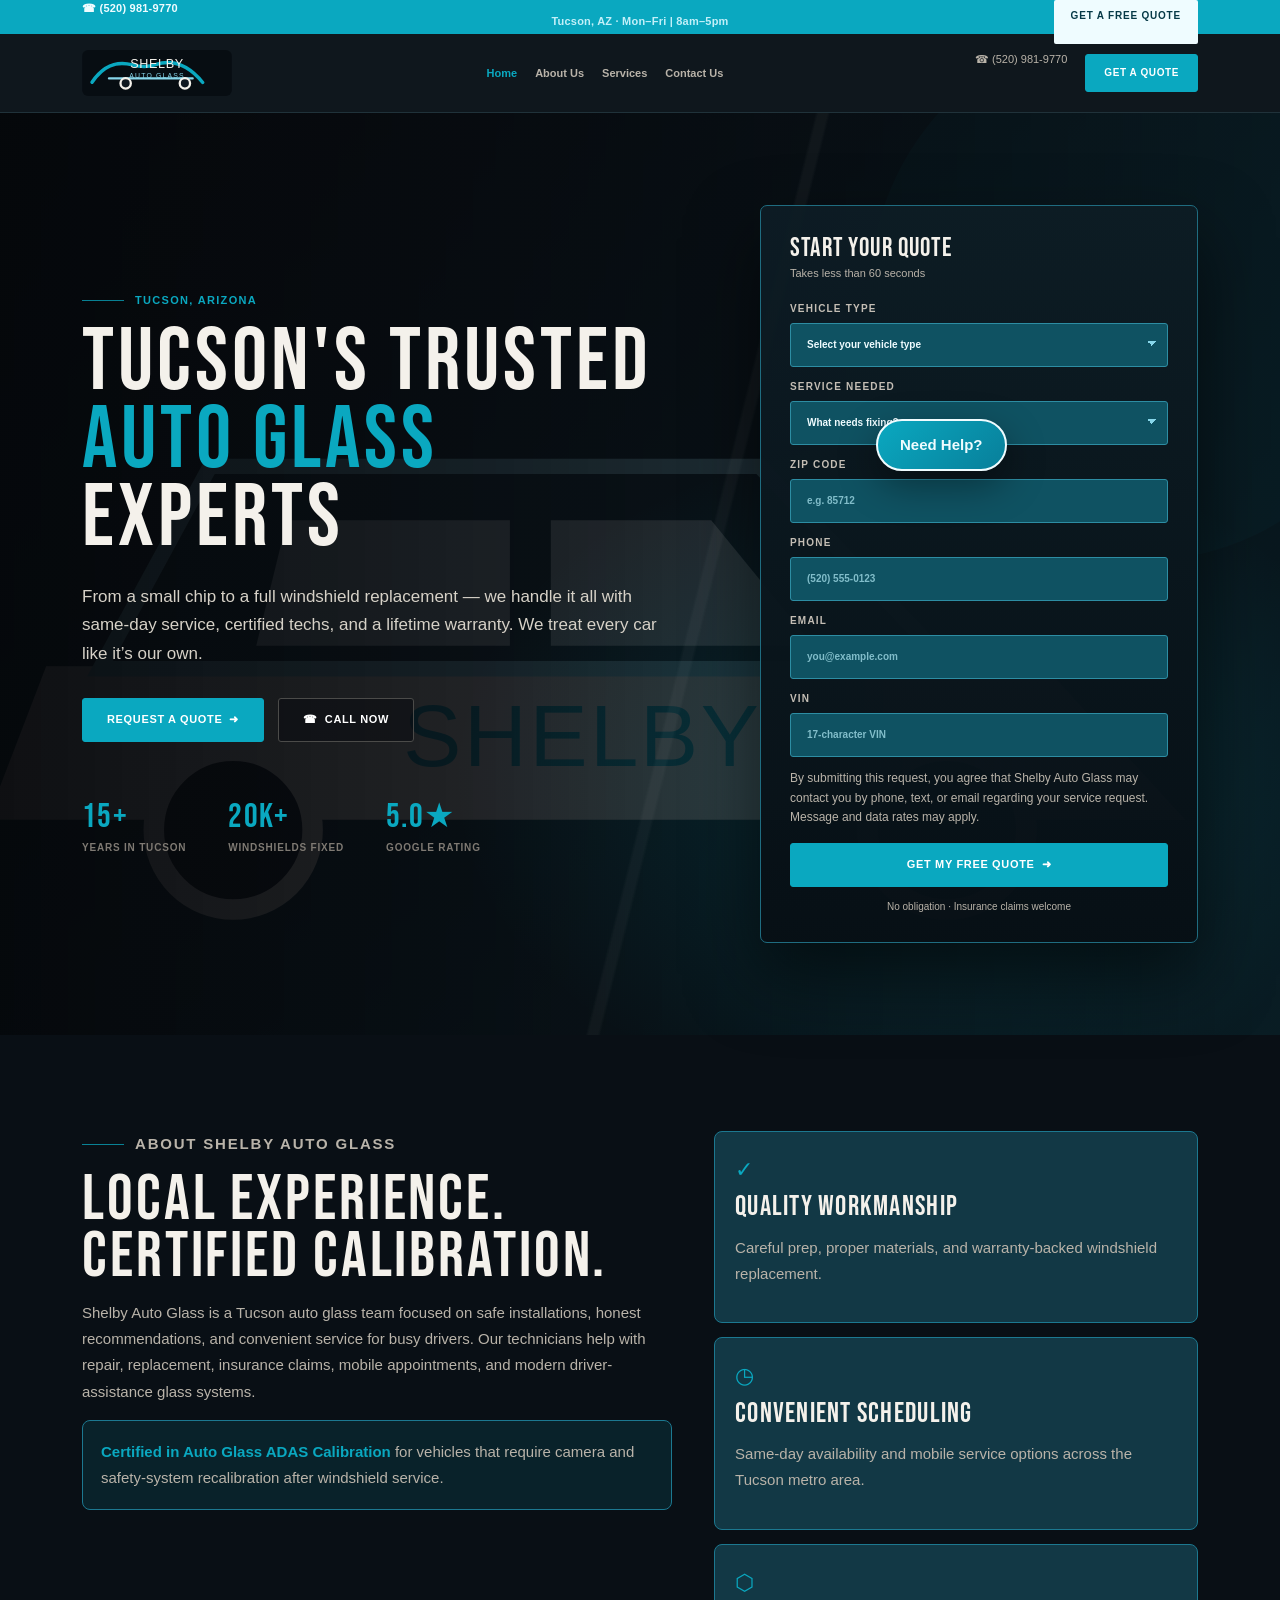
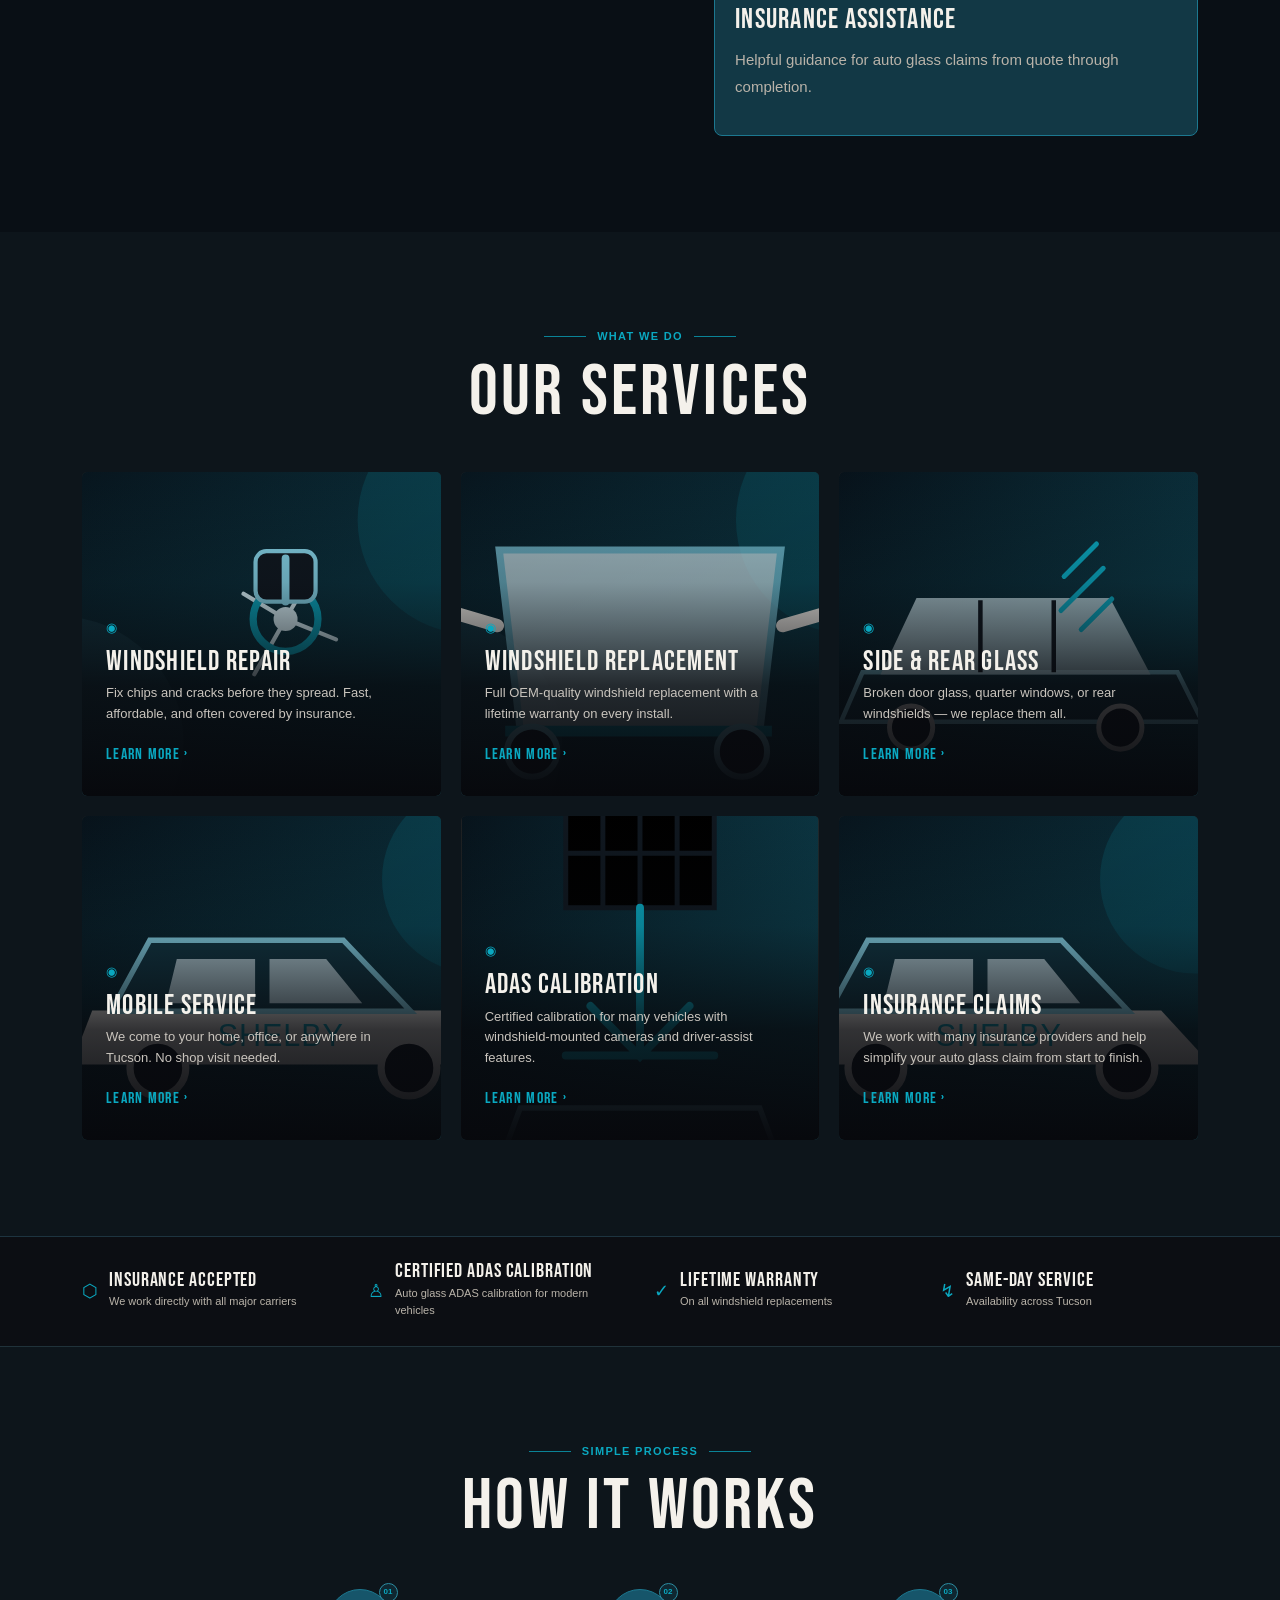
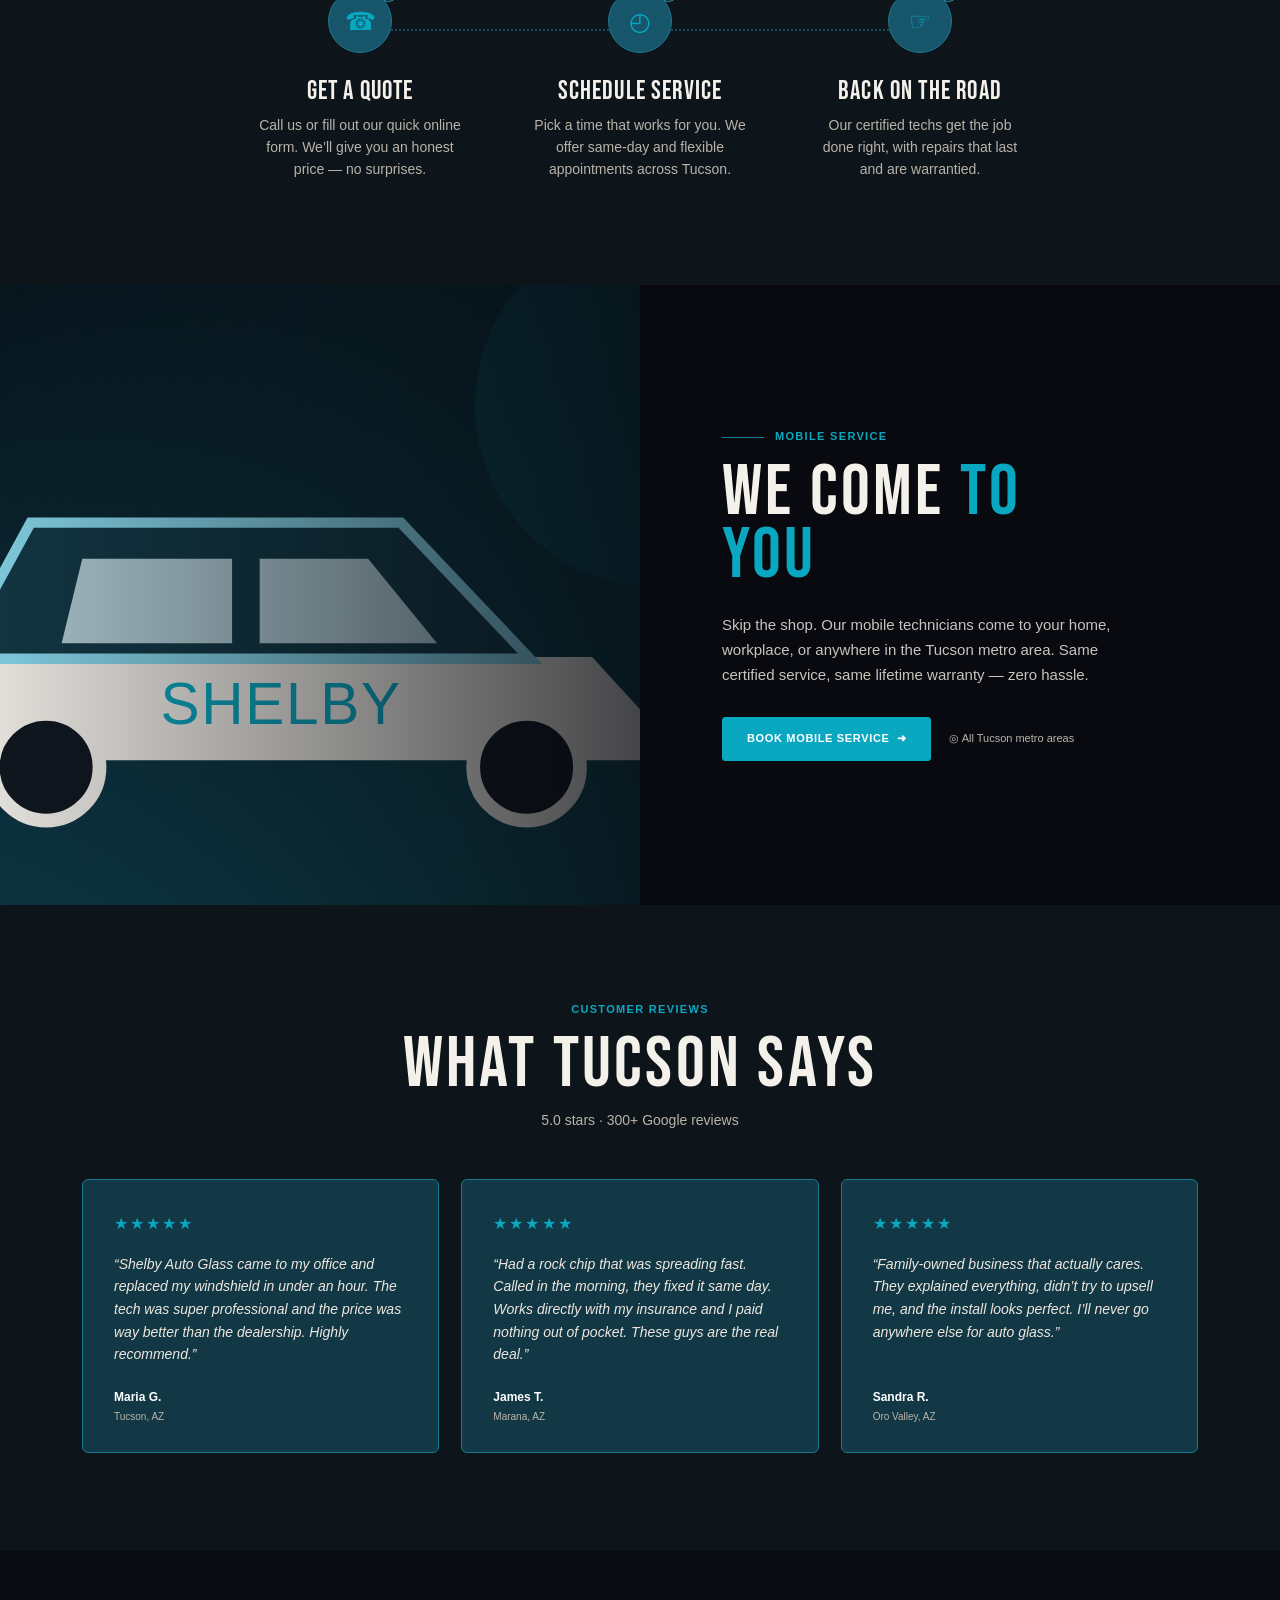
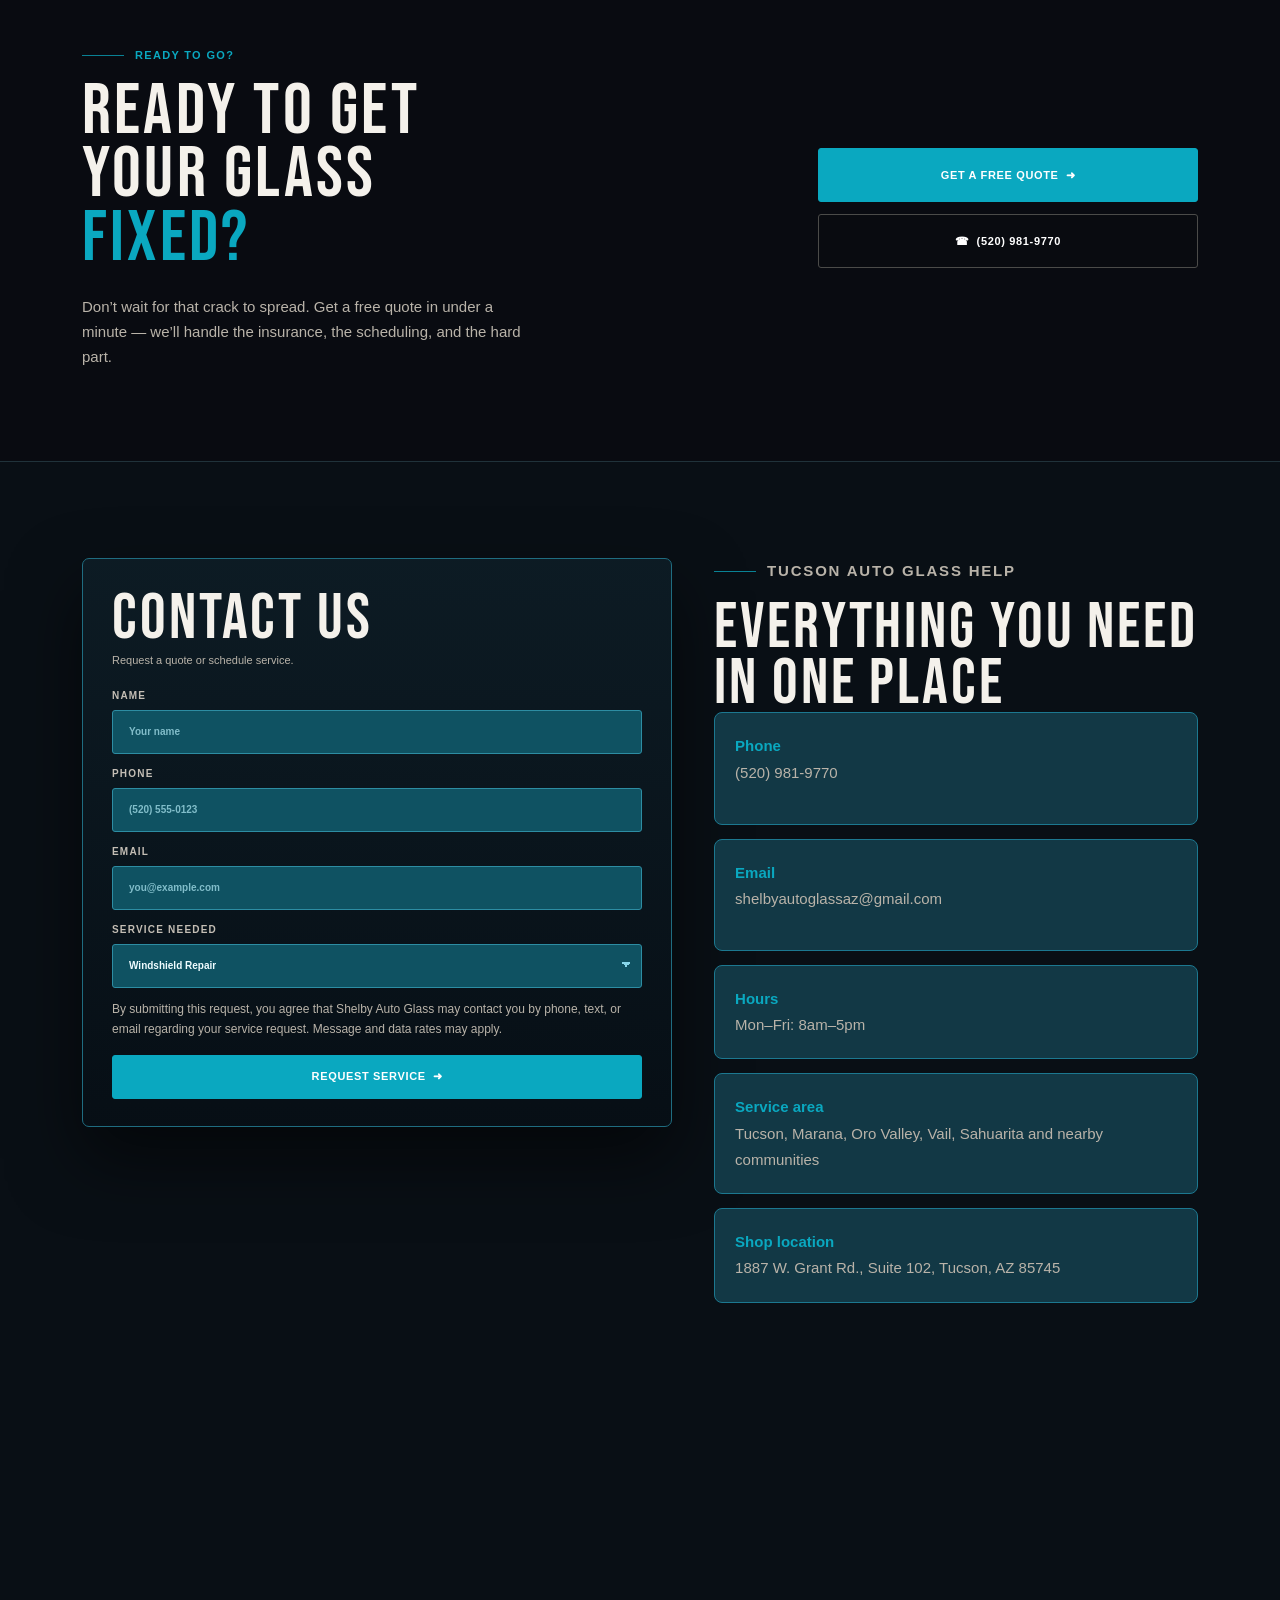
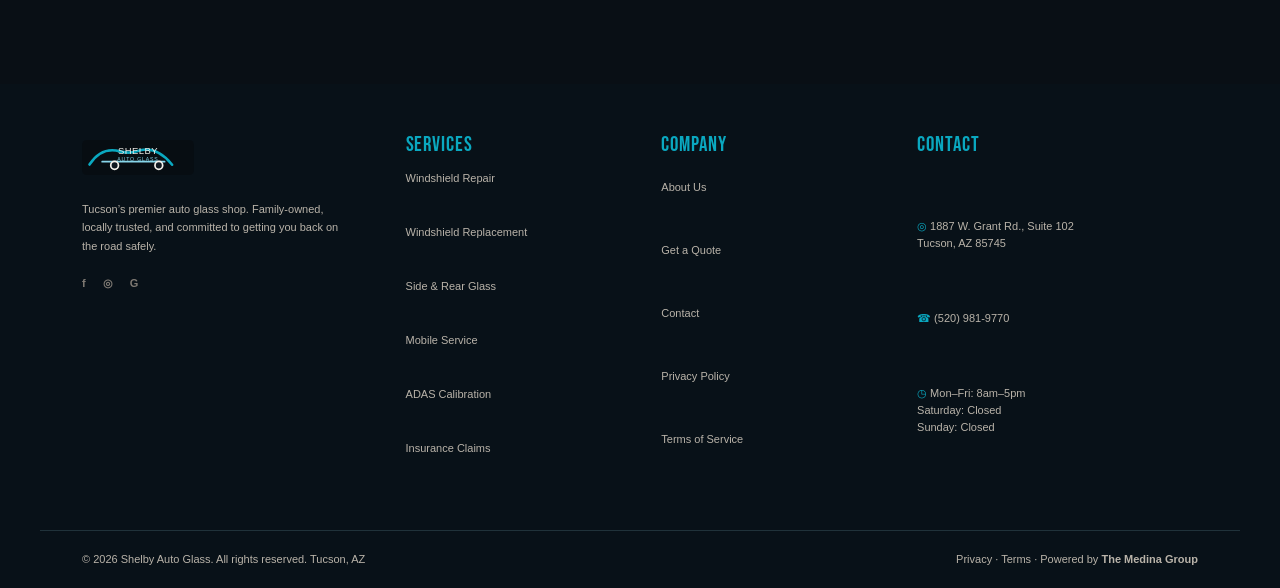
==== commit 8bd7cb04: "Fix deploy-safe assets and sticky help button" ====
--- a/index.html
+++ b/index.html
@@ -33,7 +33,7 @@
       <div class="main-header" aria-label="Primary navigation">
         <div class="container main-header__inner">
           <a class="logo" href="#" aria-label="Shelby Auto Glass home">
-            <img class="logo__image" src="assets/logo/shelby-logo-dark.webp" alt="Shelby Auto Glass" />
+            <img class="logo__image" src="assets/logo/shelby-logo-dark.svg" alt="Shelby Auto Glass" />
           </a>
 
           <input class="nav-toggle" type="checkbox" id="nav-toggle" aria-label="Toggle navigation" />
@@ -197,7 +197,7 @@
               </div>
             </article>
             <article class="service-card service-card--side">
-              <img class="service-card__image" src="assets/services/IMG_9644.jpeg" alt="Shelby Auto Glass technician replacing side and rear vehicle glass" width="831" height="624" loading="lazy" decoding="async" />
+              <img class="service-card__image" src="assets/services/side-rear-glass.svg" alt="Shelby Auto Glass technician replacing side and rear vehicle glass" width="831" height="624" loading="lazy" decoding="async" />
               <div class="service-card__content">
                 <span class="service-card__icon" aria-hidden="true">◉</span>
                 <h3>Side &amp; Rear Glass</h3>
@@ -206,7 +206,7 @@
               </div>
             </article>
             <article class="service-card service-card--mobile">
-              <img class="service-card__image" src="assets/mobile/work-truck.jpeg" alt="Shelby Auto Glass mobile service van ready for customer appointments" width="49403" height="14891" loading="lazy" decoding="async" />
+              <img class="service-card__image" src="assets/mobile/work-truck.svg" alt="Shelby Auto Glass mobile service van ready for customer appointments" width="49403" height="14891" loading="lazy" decoding="async" />
               <div class="service-card__content">
                 <span class="service-card__icon" aria-hidden="true">◉</span>
                 <h3>Mobile Service</h3>
@@ -215,7 +215,7 @@
               </div>
             </article>
             <article class="service-card service-card--adas">
-              <img class="service-card__image" src="assets/services/IMG_9645.jpeg" alt="Shelby Auto Glass ADAS calibration target equipment positioned in front of a vehicle" width="468" height="624" loading="lazy" decoding="async" />
+              <img class="service-card__image" src="assets/services/adas-calibration-photo.svg" alt="Shelby Auto Glass ADAS calibration target equipment positioned in front of a vehicle" width="468" height="624" loading="lazy" decoding="async" />
               <div class="service-card__content">
                 <span class="service-card__icon" aria-hidden="true">◉</span>
                 <h3>ADAS Calibration</h3>
@@ -224,7 +224,7 @@
               </div>
             </article>
             <article class="service-card service-card--insurance">
-              <img class="service-card__image" src="assets/services/work-truck2.jpeg" alt="Shelby Auto Glass branded service vehicle for professional insurance claim support" width="49317" height="15303" loading="lazy" decoding="async" />
+              <img class="service-card__image" src="assets/services/work-truck.svg" alt="Shelby Auto Glass branded service vehicle for professional insurance claim support" width="49317" height="15303" loading="lazy" decoding="async" />
               <div class="service-card__content">
                 <span class="service-card__icon" aria-hidden="true">◉</span>
                 <h3>Insurance Claims</h3>
@@ -414,7 +414,7 @@
       <div class="container footer__inner">
         <section class="footer__brand" aria-label="Shelby Auto Glass">
           <a class="logo logo--footer" href="#" aria-label="Shelby Auto Glass home">
-            <img class="logo__image" src="assets/logo/shelby-logo-dark.webp" alt="Shelby Auto Glass" />
+            <img class="logo__image" src="assets/logo/shelby-logo-dark.svg" alt="Shelby Auto Glass" />
           </a>
           <p>
             Tucson’s premier auto glass shop. Family-owned, locally trusted, and committed to getting you back on the
--- a/styles.css
+++ b/styles.css
@@ -26,7 +26,7 @@
   --section-y: 96px;
   --section-heading-gap: 48px;
   --heading-track: 0.045em;
-  --hero-image: url("assets/mobile/work-truck.jpeg");
+  --hero-image: url("assets/mobile/work-truck.svg");
 }
 
 * {
@@ -659,7 +659,7 @@
 
 .mobile-service__image {
   background: linear-gradient(90deg, rgba(4, 6, 10, 0.08), rgba(6, 8, 13, 0.74)),
-    url("assets/services/work-truck2.jpeg");
+    url("assets/services/work-truck.svg");
   background-position: center;
   background-size: cover;
 }
@@ -1569,10 +1569,10 @@
 .form-status--error { color: #ffb4a8; }
 
 .helpbot {
-  bottom: 92px;
+  bottom: calc(24px + env(safe-area-inset-bottom, 0px));
   position: fixed;
-  right: 18px;
-  z-index: 999;
+  right: calc(24px + env(safe-area-inset-right, 0px));
+  z-index: 10000;
 }
 
 .helpbot__launcher,
@@ -1589,8 +1589,11 @@
   border-radius: 999px;
   box-shadow: 0 14px 38px rgba(0, 0, 0, 0.38);
   color: #effcff;
+  animation: helpbot-launcher-in 260ms ease both;
   min-height: 52px;
+  min-width: 52px;
   padding: 0 22px;
+  transition: box-shadow 220ms ease, transform 220ms ease;
 }
 
 .helpbot__panel {
@@ -1601,9 +1604,24 @@
   color: var(--text);
   display: grid;
   grid-template-rows: auto 1fr auto auto;
-  max-height: min(640px, calc(100vh - 130px));
+  max-height: min(640px, calc(100vh - 130px - env(safe-area-inset-bottom, 0px)));
+  opacity: 0;
   overflow: hidden;
-  width: min(380px, calc(100vw - 28px));
+  pointer-events: none;
+  transform: translateY(12px) scale(0.98);
+  transform-origin: bottom right;
+  transition: opacity 240ms ease, transform 240ms ease;
+  width: min(380px, calc(100vw - 28px - env(safe-area-inset-right, 0px)));
+}
+
+.helpbot--open .helpbot__panel {
+  opacity: 1;
+  pointer-events: auto;
+  transform: translateY(0) scale(1);
+}
+
+.helpbot__panel--closing {
+  pointer-events: none;
 }
 
 .helpbot__panel header {
@@ -1615,6 +1633,24 @@
   padding: 12px 14px;
 }
 
+.helpbot__brand {
+  align-items: center;
+  background: #effcff;
+  border-radius: 10px;
+  display: flex;
+  height: 38px;
+  justify-content: center;
+  overflow: hidden;
+  padding: 4px;
+  width: 44px;
+}
+
+.helpbot__brand img {
+  display: block;
+  max-height: 100%;
+  max-width: 100%;
+}
+
 .helpbot__panel h2 {
   flex: 1;
   font-family: var(--font-body);
@@ -1628,8 +1664,9 @@
   border: 1px solid rgba(255,255,255,0.45);
   border-radius: 8px;
   color: #fff;
-  min-height: 34px;
-  min-width: 34px;
+  min-height: 38px;
+  min-width: 38px;
+  transition: background 180ms ease, transform 180ms ease;
 }
 
 .helpbot__messages {
@@ -1643,9 +1680,65 @@
 
 .helpbot__msg {
   border-radius: 14px;
+  line-height: 1.45;
   margin: 0;
   max-width: 88%;
   padding: 10px 12px;
+}
+
+.helpbot__welcome {
+  animation: helpbot-welcome-in 280ms ease both;
+  display: grid;
+  gap: 10px;
+  max-width: 94%;
+}
+
+.helpbot__welcome strong {
+  color: #effcff;
+  font-size: 15px;
+}
+
+.helpbot__welcome span {
+  display: block;
+}
+
+@keyframes helpbot-launcher-in {
+  from {
+    opacity: 0;
+    transform: translateY(8px);
+  }
+
+  to {
+    opacity: 1;
+    transform: translateY(0);
+  }
+}
+
+@keyframes helpbot-welcome-in {
+  from {
+    opacity: 0;
+    transform: translateY(8px);
+  }
+
+  to {
+    opacity: 1;
+    transform: translateY(0);
+  }
+}
+
+@media (prefers-reduced-motion: reduce) {
+  .helpbot__launcher,
+  .helpbot__welcome {
+    animation: none;
+  }
+
+  .helpbot__launcher,
+  .helpbot__panel,
+  .helpbot__panel header button,
+  .helpbot__quick button,
+  .helpbot__form button {
+    transition: none;
+  }
 }
 
 .helpbot__msg--bot {
@@ -1668,11 +1761,14 @@
 }
 
 .helpbot__quick button {
-  background: transparent;
-  border: 1px solid rgba(135, 214, 234, 0.55);
+  background: #effcff;
+  border: 1px solid rgba(135, 214, 234, 0.65);
   border-radius: 999px;
-  color: var(--brand-blue-soft);
-  padding: 8px 10px;
+  color: #05131a;
+  flex: 1 1 auto;
+  min-height: 40px;
+  padding: 9px 12px;
+  transition: background 180ms ease, transform 180ms ease;
 }
 
 .helpbot__form {
@@ -1704,7 +1800,43 @@
   background: var(--brand-blue);
   border-radius: 10px;
   color: #041116;
+  min-height: 44px;
   padding: 0 14px;
+  transition: filter 180ms ease, transform 180ms ease;
+}
+
+.helpbot__launcher:hover,
+.helpbot__panel header button:hover,
+.helpbot__quick button:hover,
+.helpbot__form button:hover {
+  transform: translateY(-1px);
+}
+
+.helpbot__launcher:active,
+.helpbot__panel header button:active,
+.helpbot__quick button:active,
+.helpbot__form button:active {
+  transform: translateY(1px) scale(0.98);
+}
+
+.helpbot__panel header button:hover {
+  background: rgba(135, 214, 234, 0.14);
+}
+
+.helpbot__quick button:hover {
+  background: var(--brand-blue-soft);
+}
+
+.helpbot__form button:hover {
+  filter: brightness(1.08);
+}
+
+.helpbot__status {
+  height: 1px;
+  left: -10000px;
+  overflow: hidden;
+  position: absolute;
+  width: 1px;
 }
 
 .helpbot button:focus-visible,
@@ -1717,11 +1849,26 @@
 
 @media (max-width: 760px) {
   .helpbot {
-    bottom: 78px;
-    right: 12px;
+    bottom: calc(70px + env(safe-area-inset-bottom, 0px));
+    left: 16px;
+    right: calc(16px + env(safe-area-inset-right, 0px));
   }
 
   .helpbot__panel {
-    max-height: calc(100vh - 104px);
-  }
-}
+    max-height: calc(100vh - 116px - env(safe-area-inset-bottom, 0px));
+    width: 100%;
+  }
+
+  .helpbot__launcher {
+    float: right;
+  }
+
+  .helpbot__messages {
+    min-height: 220px;
+  }
+
+  .helpbot__quick button {
+    flex-basis: calc(50% - 8px);
+    min-height: 48px;
+  }
+}
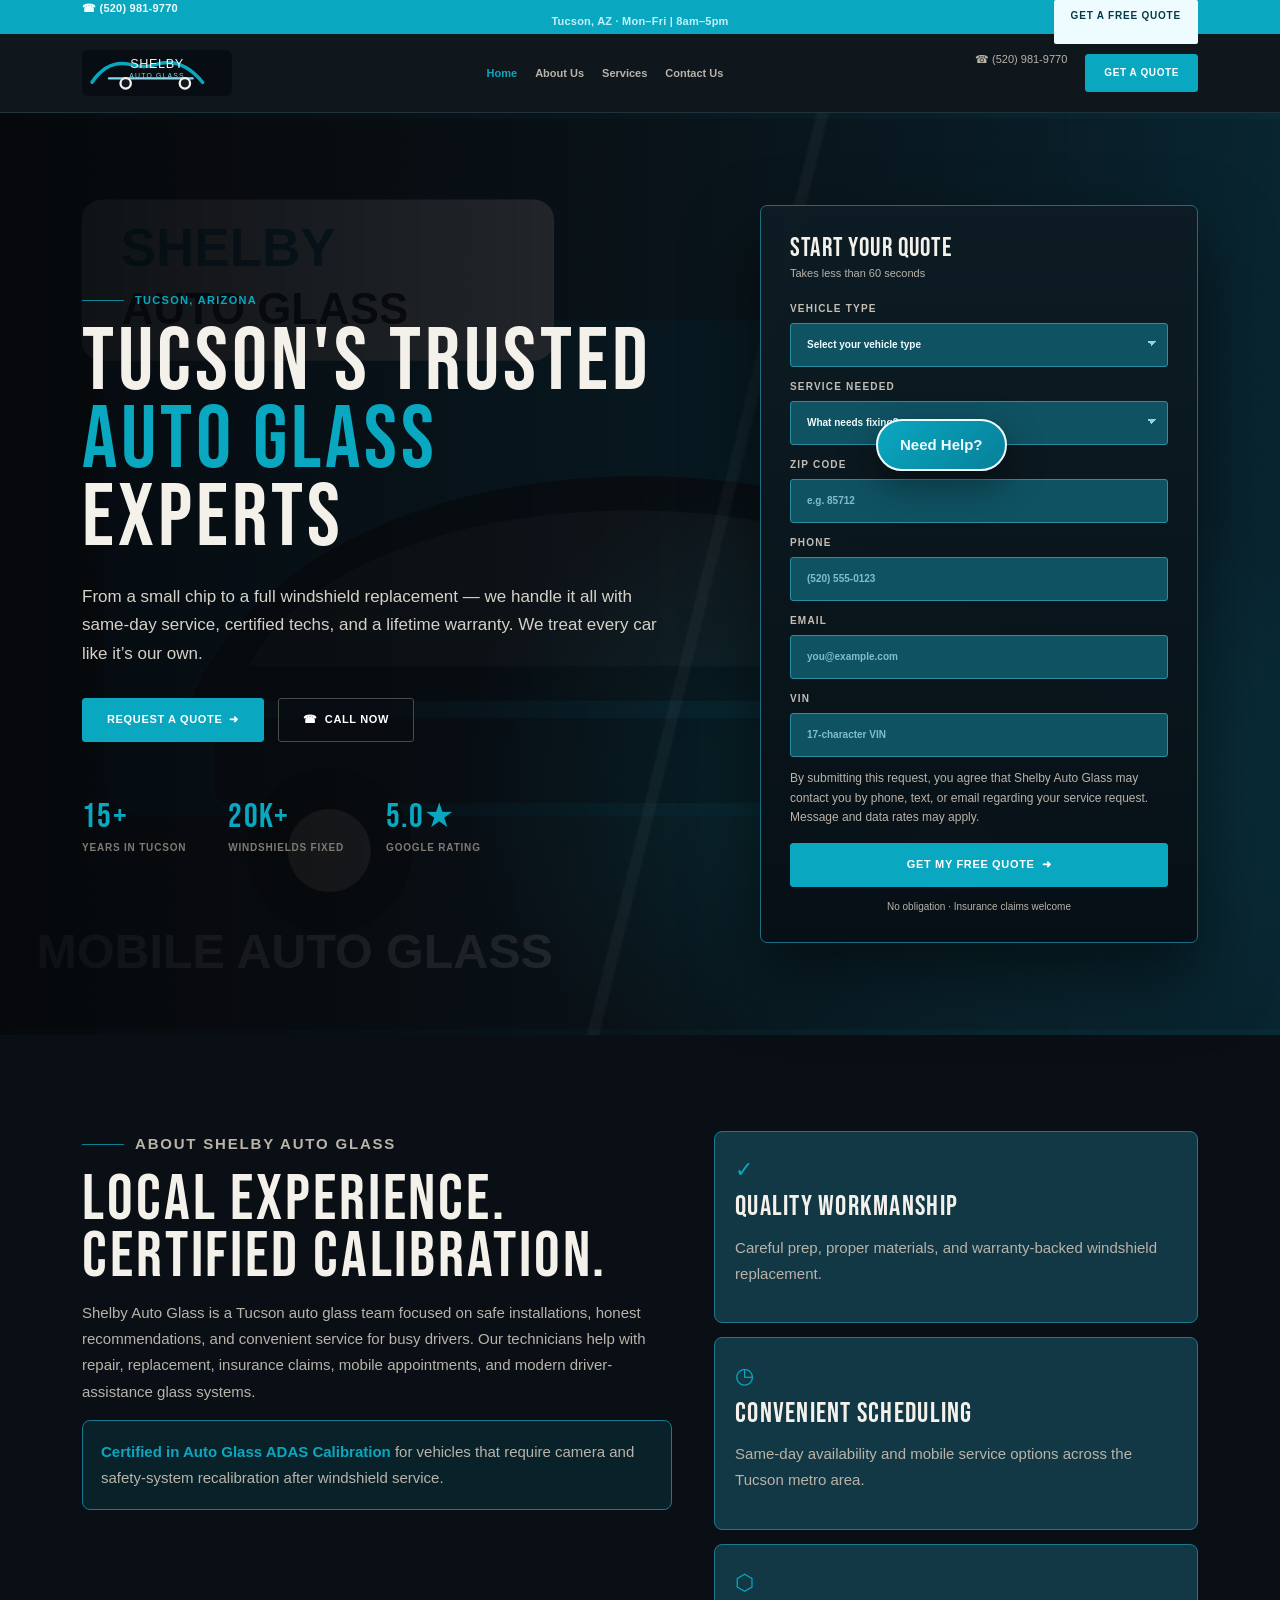
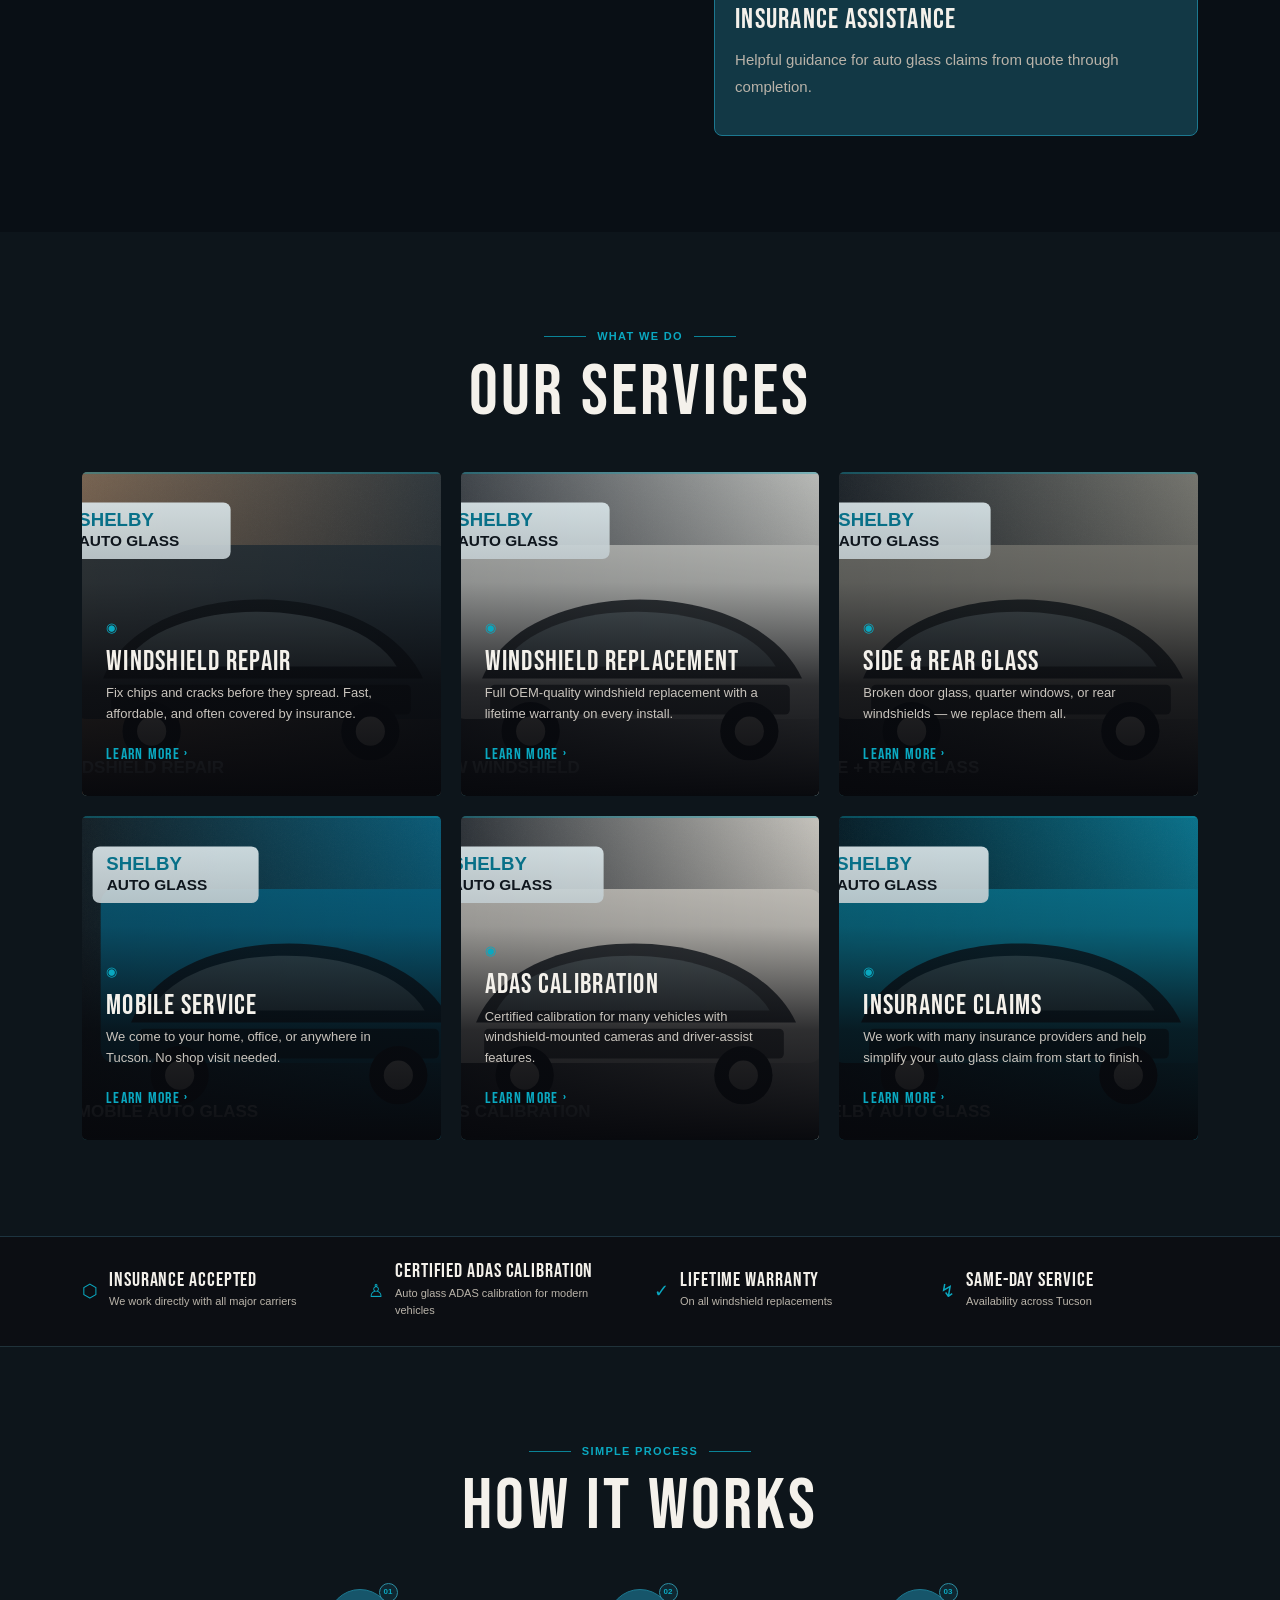
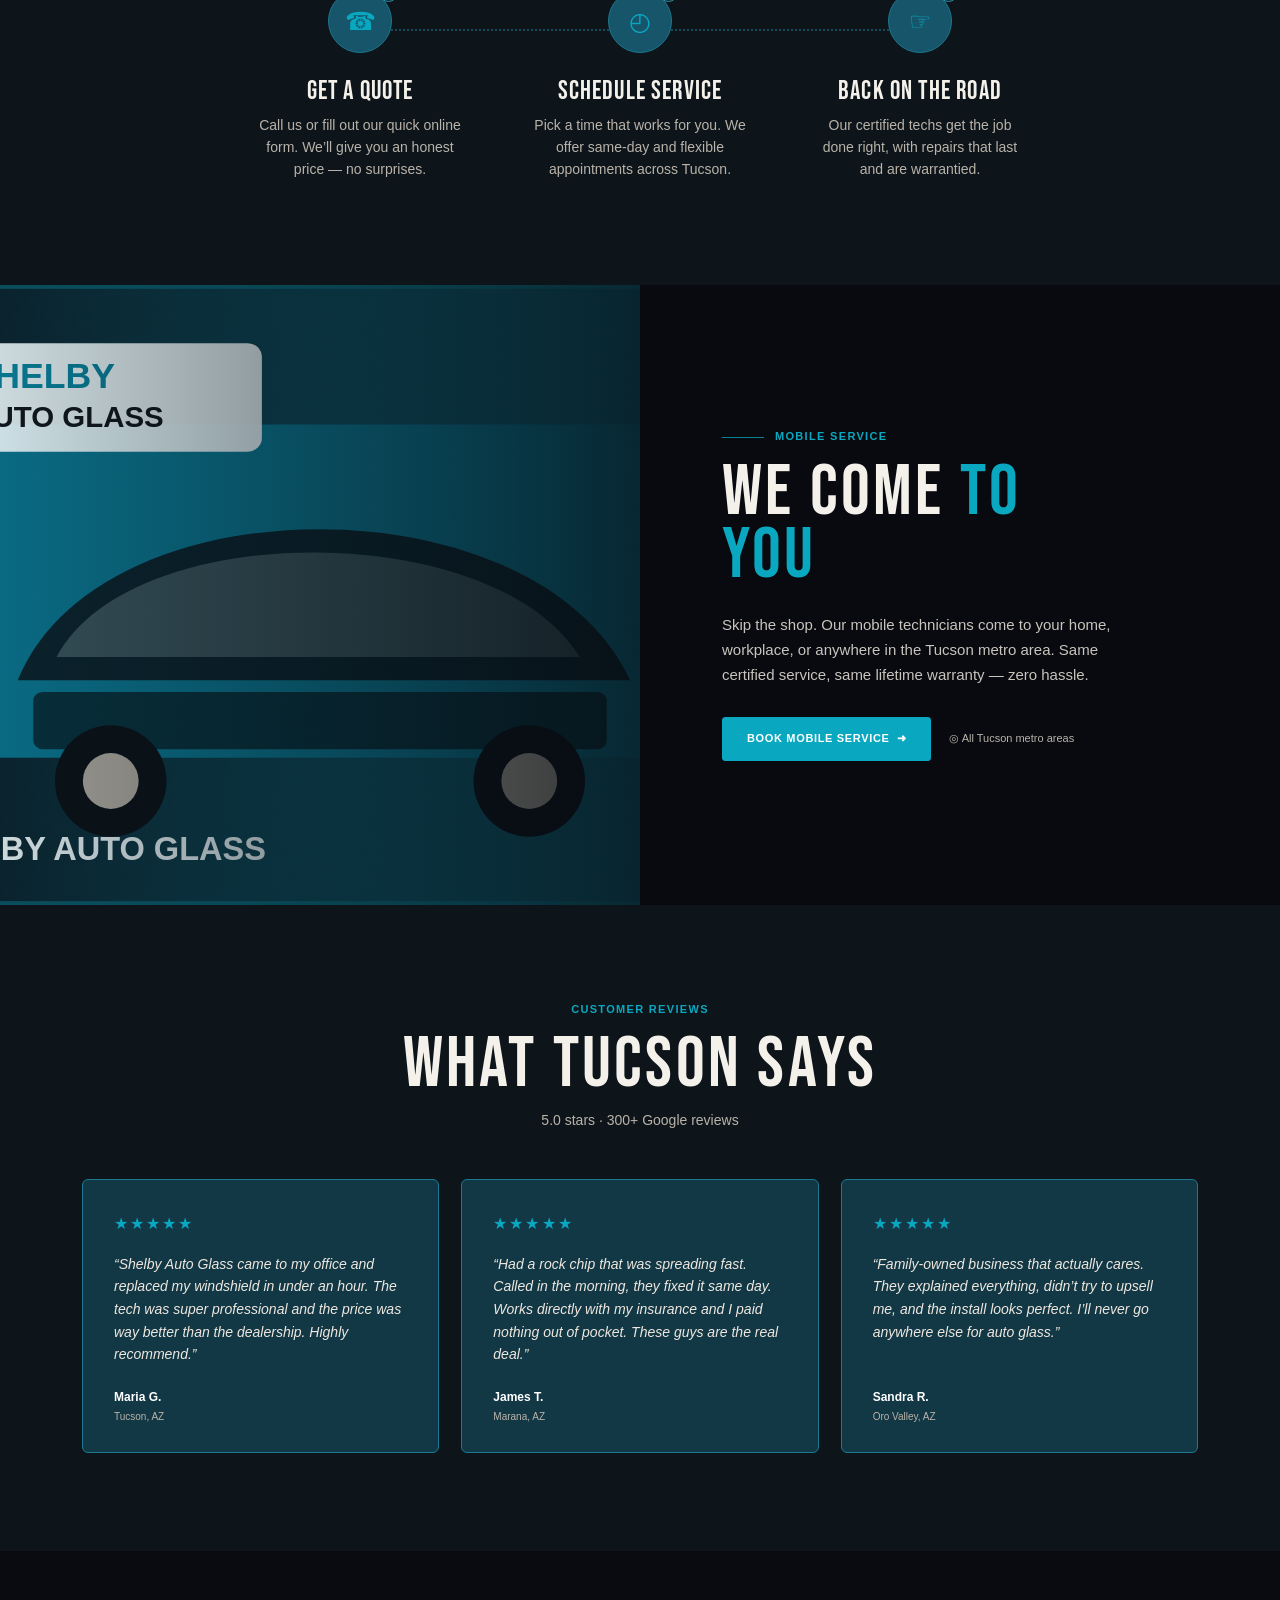
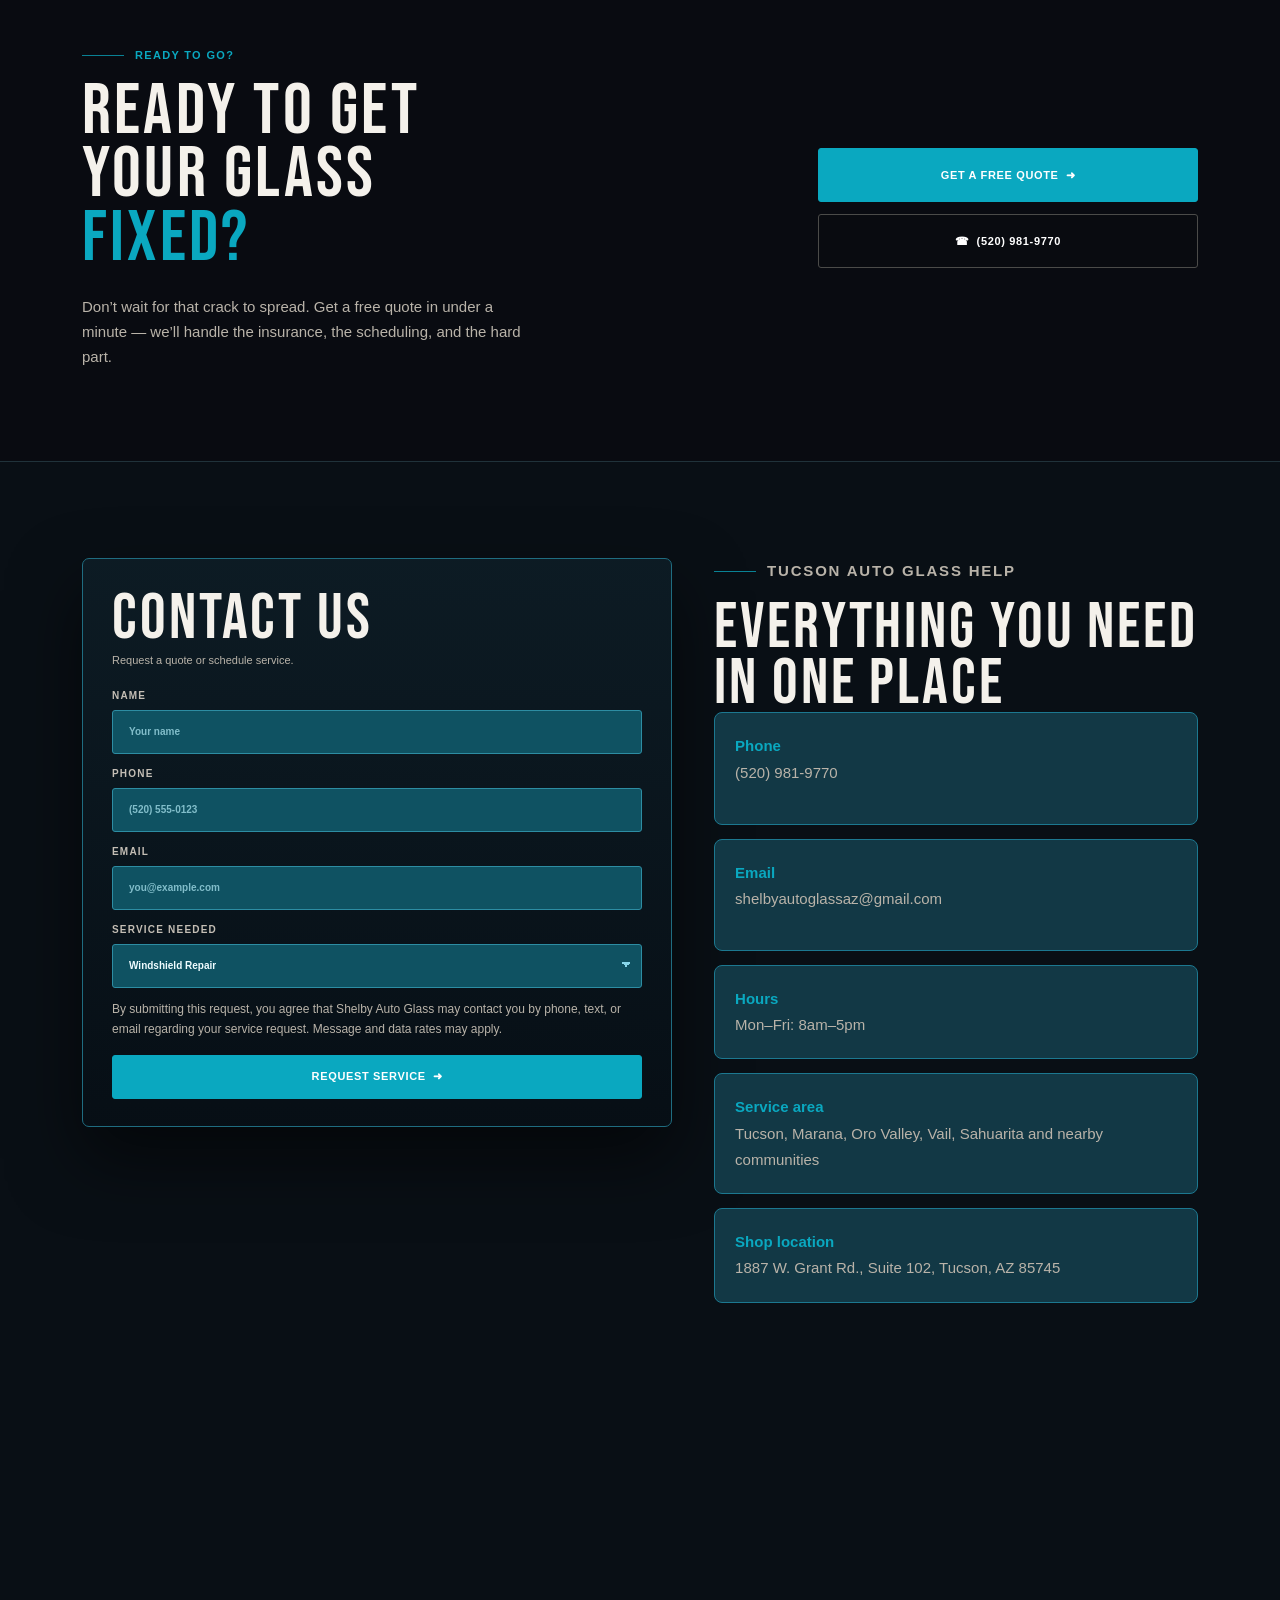
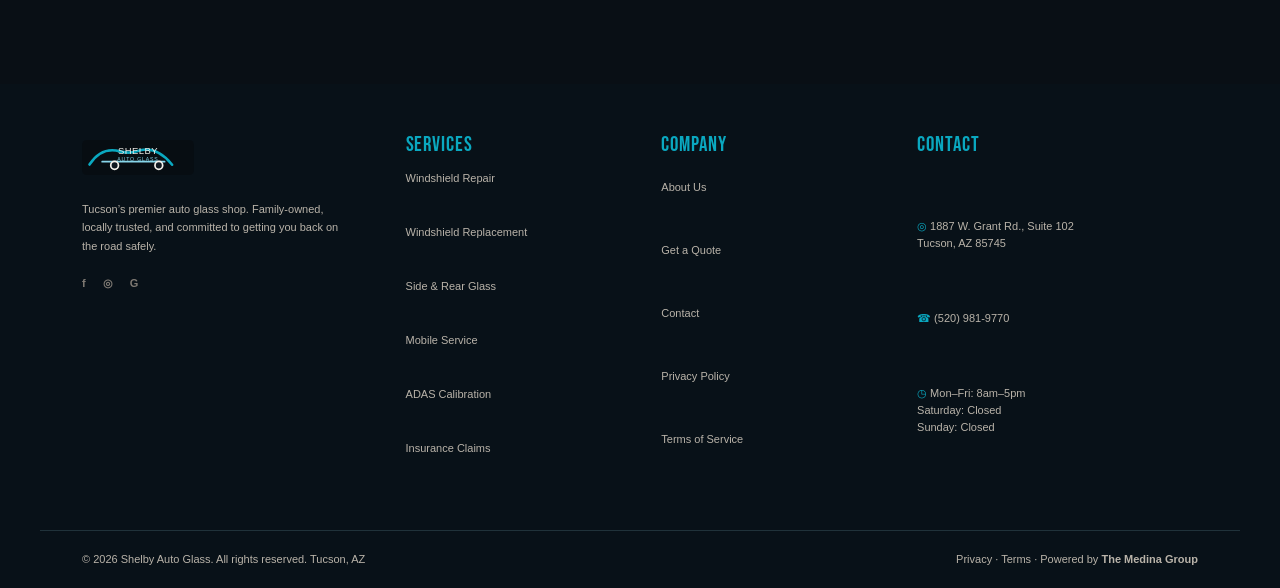
==== commit ea2d4841: "Use Shelby Auto Glass imagery" ====
--- a/index.html
+++ b/index.html
@@ -179,7 +179,7 @@
           </div>
           <div class="service-grid">
             <article class="service-card service-card--repair">
-              <img class="service-card__image" src="assets/services/optimized/windshield-repair.svg" alt="Illustration of professional windshield chip repair" width="960" height="540" loading="lazy" decoding="async" />
+              <img class="service-card__image" src="assets/photos/windshield-repair.svg" alt="Shelby Auto Glass windshield repair view from inside a customer vehicle" width="1200" height="800" loading="lazy" decoding="async" />
               <div class="service-card__content">
                 <span class="service-card__icon" aria-hidden="true">◉</span>
                 <h3>Windshield Repair</h3>
@@ -188,7 +188,7 @@
               </div>
             </article>
             <article class="service-card service-card--replacement">
-              <img class="service-card__image" src="assets/services/optimized/windshield-replacement.svg" alt="Technician installing a replacement windshield illustration" width="960" height="540" loading="lazy" decoding="async" />
+              <img class="service-card__image" src="assets/photos/windshield-replacement.svg" alt="Windshield replacement underway inside the Shelby Auto Glass shop" width="1200" height="800" loading="lazy" decoding="async" />
               <div class="service-card__content">
                 <span class="service-card__icon" aria-hidden="true">◉</span>
                 <h3>Windshield Replacement</h3>
@@ -197,7 +197,7 @@
               </div>
             </article>
             <article class="service-card service-card--side">
-              <img class="service-card__image" src="assets/services/side-rear-glass.svg" alt="Shelby Auto Glass technician replacing side and rear vehicle glass" width="831" height="624" loading="lazy" decoding="async" />
+              <img class="service-card__image" src="assets/photos/side-rear-glass.svg" alt="Shelby Auto Glass technician replacing side and rear vehicle glass" width="1200" height="800" loading="lazy" decoding="async" />
               <div class="service-card__content">
                 <span class="service-card__icon" aria-hidden="true">◉</span>
                 <h3>Side &amp; Rear Glass</h3>
@@ -206,7 +206,7 @@
               </div>
             </article>
             <article class="service-card service-card--mobile">
-              <img class="service-card__image" src="assets/mobile/work-truck.svg" alt="Shelby Auto Glass mobile service van ready for customer appointments" width="49403" height="14891" loading="lazy" decoding="async" />
+              <img class="service-card__image" src="assets/photos/mobile-service-van.svg" alt="Shelby Auto Glass mobile service van ready for customer appointments" width="1200" height="800" loading="lazy" decoding="async" />
               <div class="service-card__content">
                 <span class="service-card__icon" aria-hidden="true">◉</span>
                 <h3>Mobile Service</h3>
@@ -215,7 +215,7 @@
               </div>
             </article>
             <article class="service-card service-card--adas">
-              <img class="service-card__image" src="assets/services/adas-calibration-photo.svg" alt="Shelby Auto Glass ADAS calibration target equipment positioned in front of a vehicle" width="468" height="624" loading="lazy" decoding="async" />
+              <img class="service-card__image" src="assets/photos/adas-calibration.svg" alt="Shelby Auto Glass ADAS calibration target equipment positioned in front of a vehicle" width="1200" height="800" loading="lazy" decoding="async" />
               <div class="service-card__content">
                 <span class="service-card__icon" aria-hidden="true">◉</span>
                 <h3>ADAS Calibration</h3>
@@ -224,7 +224,7 @@
               </div>
             </article>
             <article class="service-card service-card--insurance">
-              <img class="service-card__image" src="assets/services/work-truck.svg" alt="Shelby Auto Glass branded service vehicle for professional insurance claim support" width="49317" height="15303" loading="lazy" decoding="async" />
+              <img class="service-card__image" src="assets/photos/branded-van-front.svg" alt="Shelby Auto Glass branded service vehicle for professional insurance claim support" width="1200" height="800" loading="lazy" decoding="async" />
               <div class="service-card__content">
                 <span class="service-card__icon" aria-hidden="true">◉</span>
                 <h3>Insurance Claims</h3>
--- a/styles.css
+++ b/styles.css
@@ -26,7 +26,7 @@
   --section-y: 96px;
   --section-heading-gap: 48px;
   --heading-track: 0.045em;
-  --hero-image: url("assets/mobile/work-truck.svg");
+  --hero-image: url("assets/photos/mobile-service-van.svg");
 }
 
 * {
@@ -659,7 +659,7 @@
 
 .mobile-service__image {
   background: linear-gradient(90deg, rgba(4, 6, 10, 0.08), rgba(6, 8, 13, 0.74)),
-    url("assets/services/work-truck.svg");
+    url("assets/photos/branded-van-front.svg");
   background-position: center;
   background-size: cover;
 }
@@ -1849,14 +1849,14 @@
 
 @media (max-width: 760px) {
   .helpbot {
-    bottom: calc(70px + env(safe-area-inset-bottom, 0px));
-    left: 16px;
+    bottom: calc(18px + env(safe-area-inset-bottom, 0px));
+    left: auto;
     right: calc(16px + env(safe-area-inset-right, 0px));
   }
 
   .helpbot__panel {
-    max-height: calc(100vh - 116px - env(safe-area-inset-bottom, 0px));
-    width: 100%;
+    max-height: calc(100vh - 88px - env(safe-area-inset-bottom, 0px));
+    width: min(380px, calc(100vw - 32px - env(safe-area-inset-right, 0px)));
   }
 
   .helpbot__launcher {
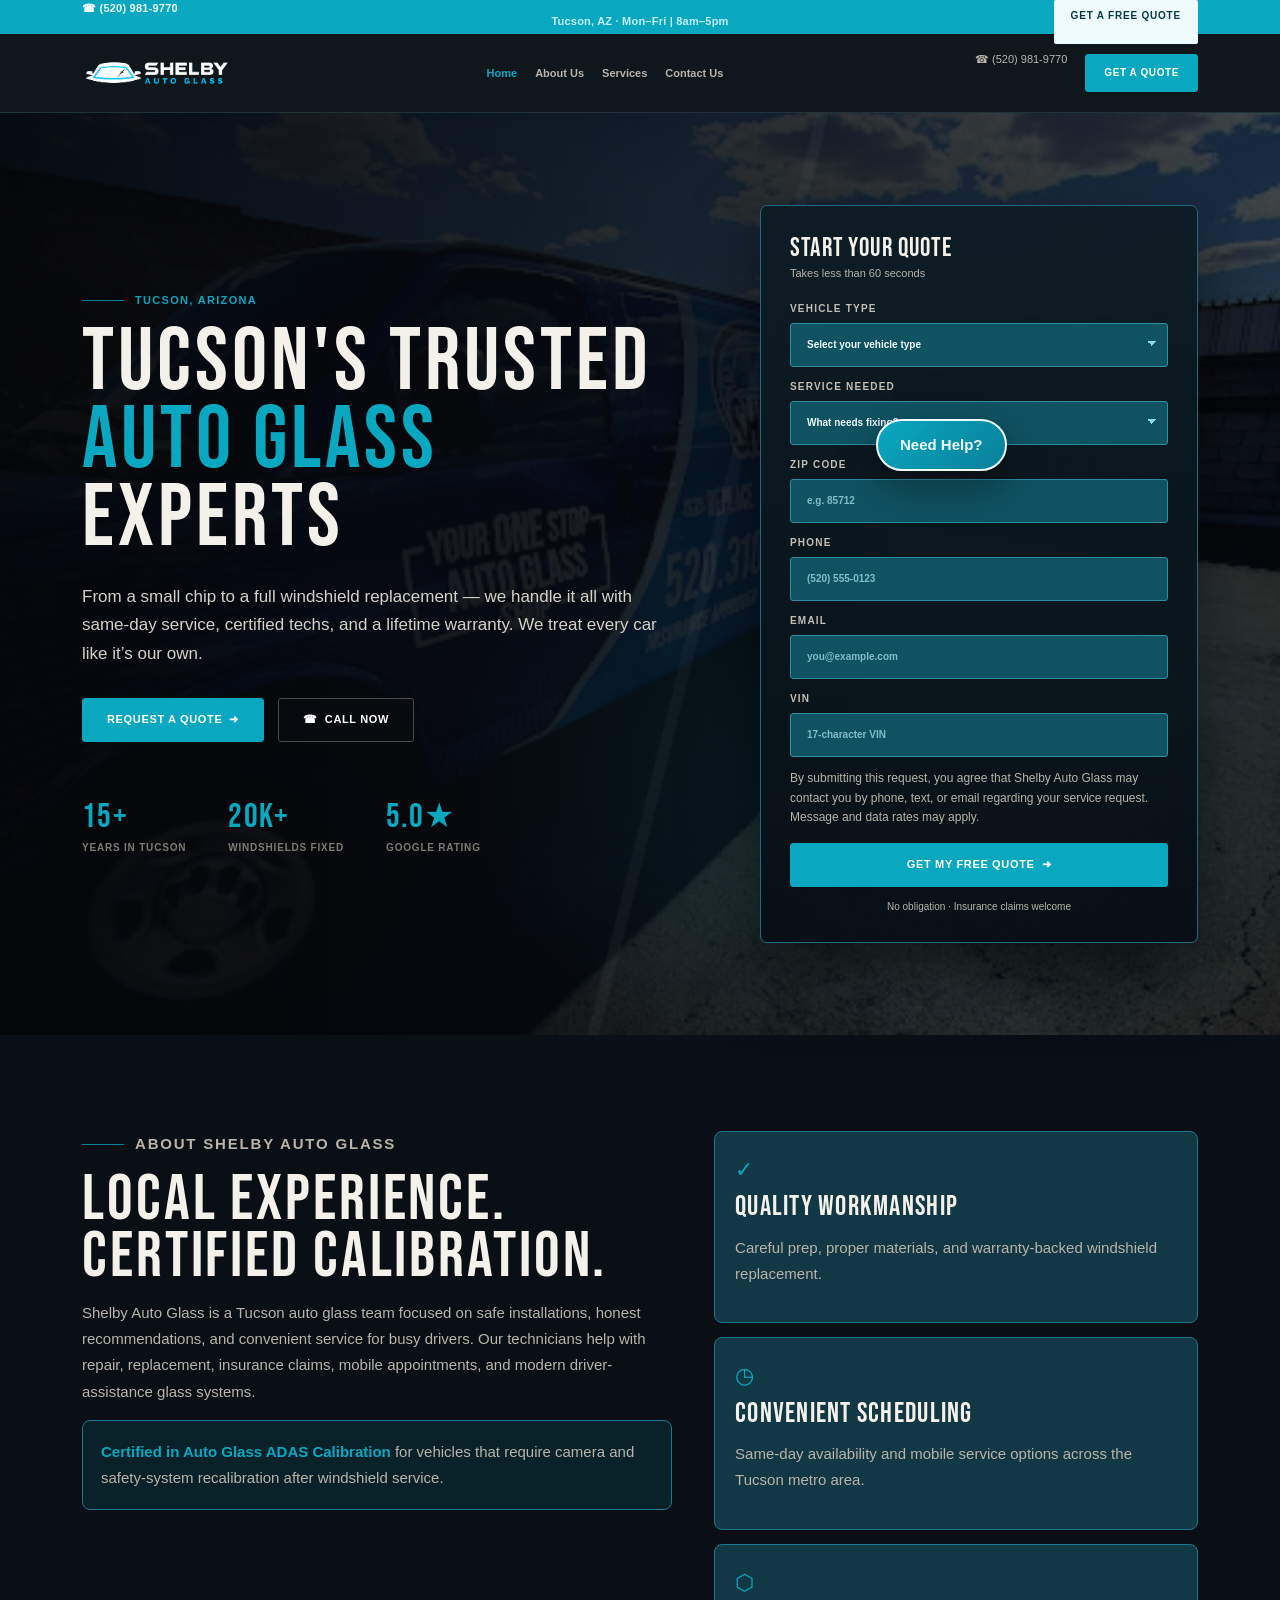
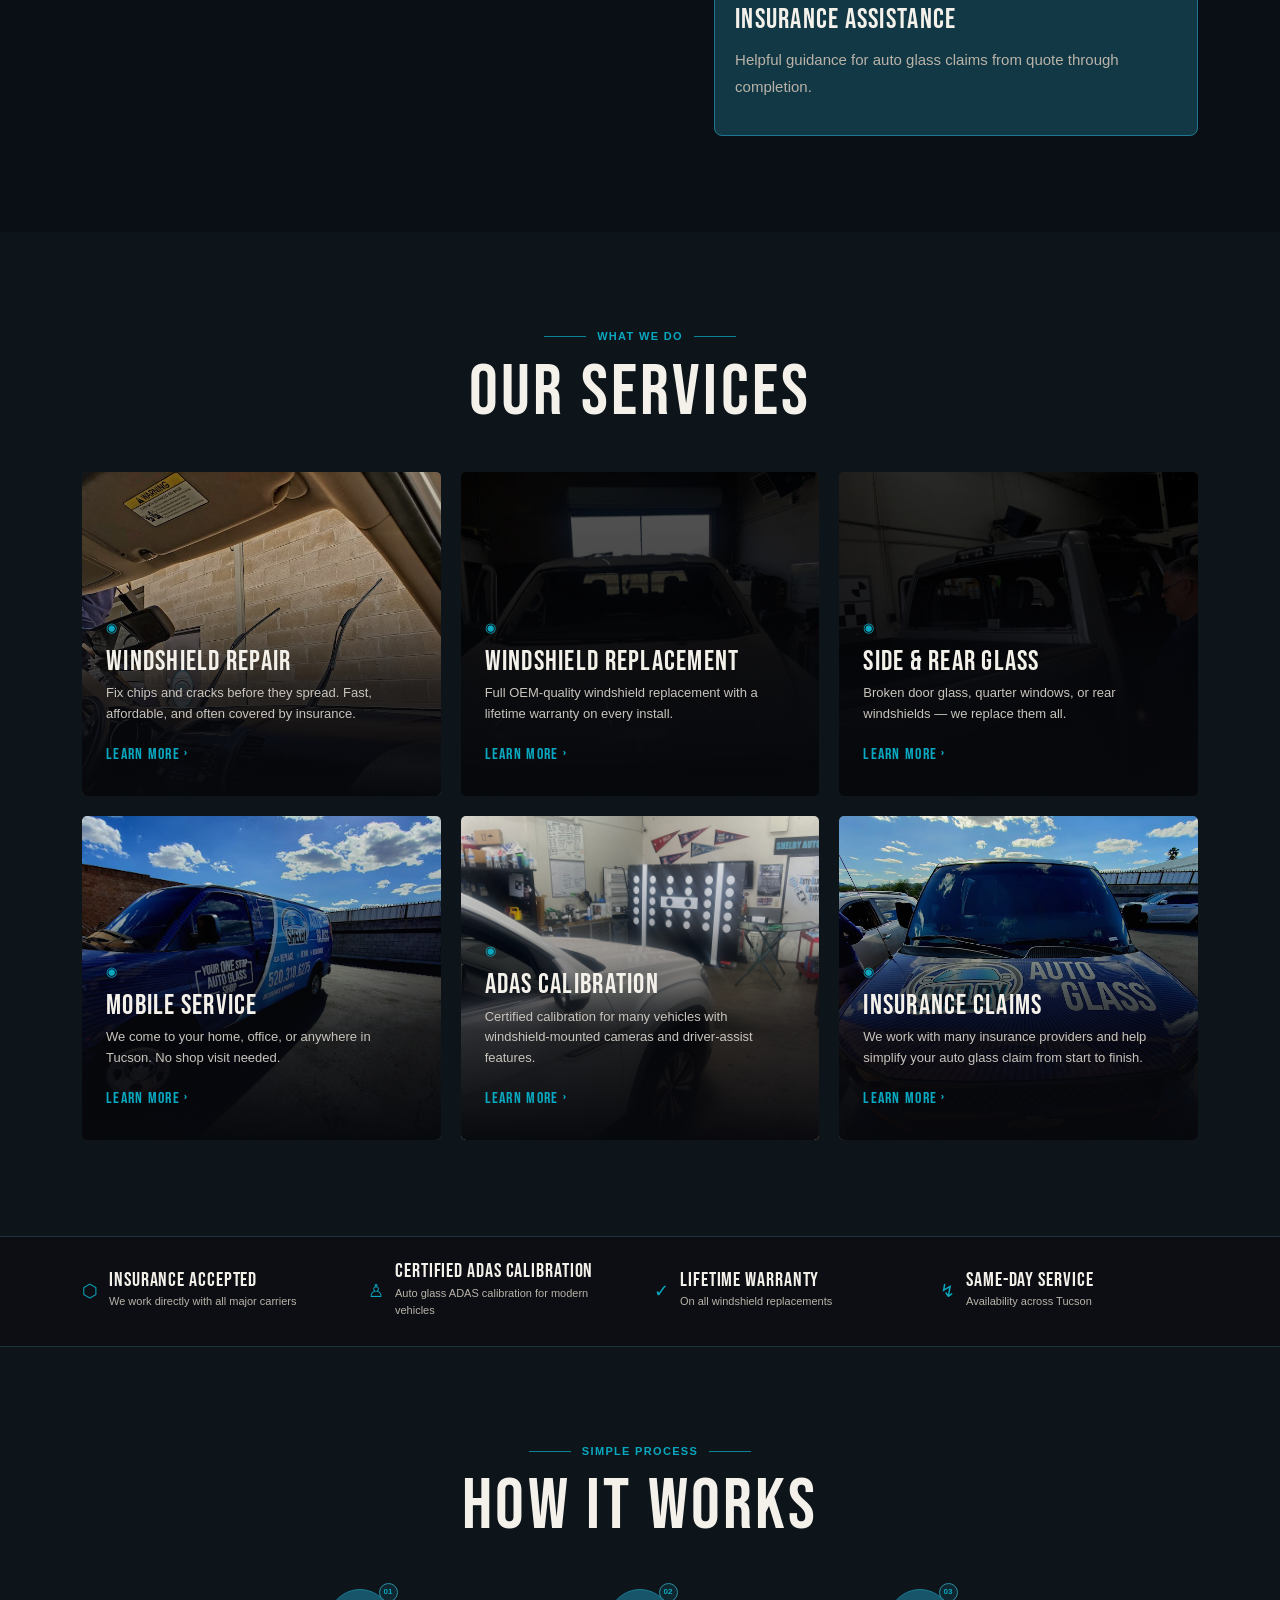
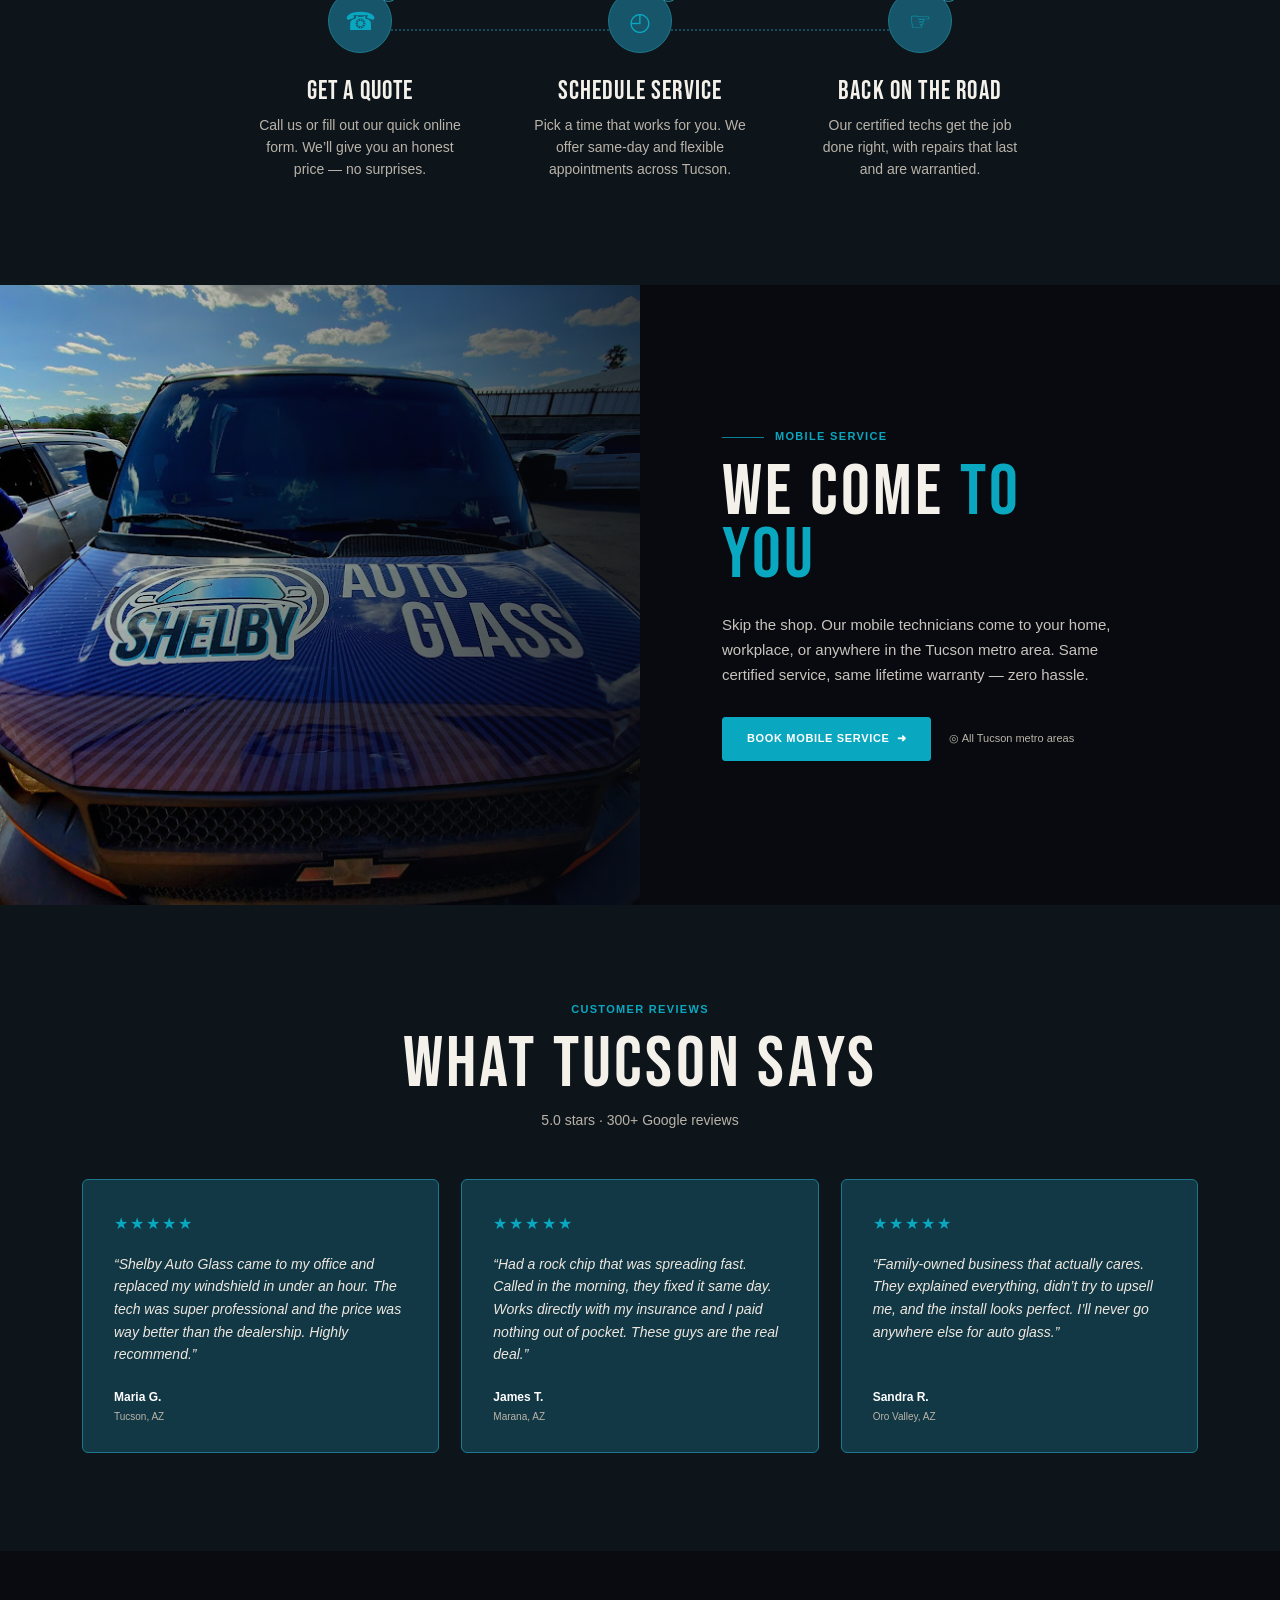
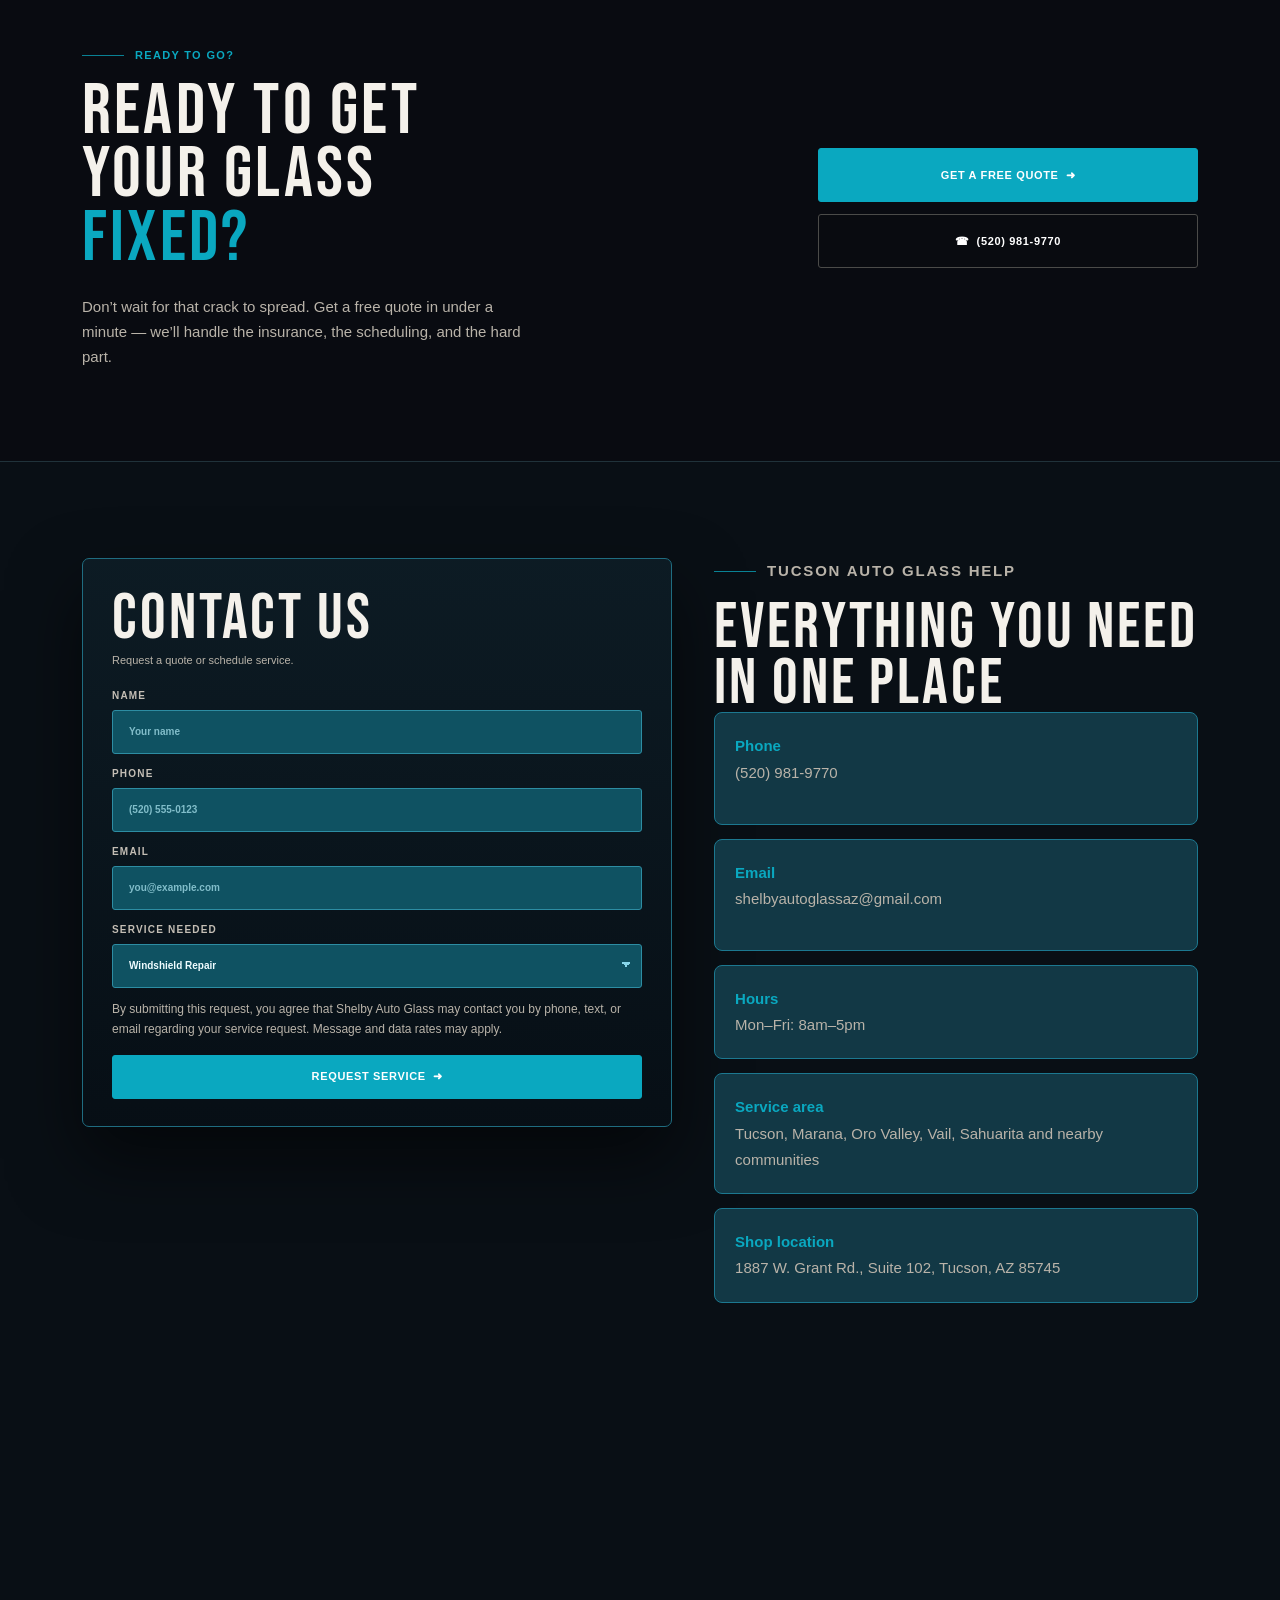
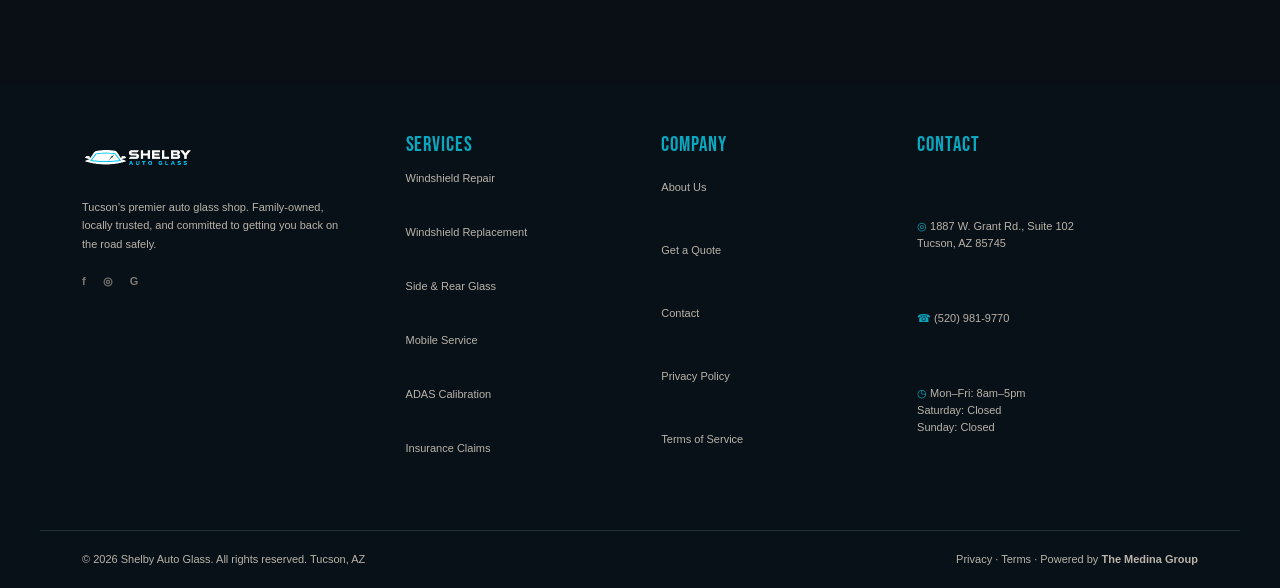
==== commit 2802d403: "Remove duplicated binary photo assets" ====
--- a/index.html
+++ b/index.html
@@ -11,6 +11,8 @@
     <link rel="preconnect" href="https://fonts.googleapis.com" />
     <link rel="preconnect" href="https://fonts.gstatic.com" crossorigin />
     <link href="https://fonts.googleapis.com/css2?family=Bebas+Neue&display=swap" rel="stylesheet" />
+    <link rel="icon" type="image/png" href="assets/logo/Shelby-Auto-Glass-Logo-Dark-Header-Web.png" />
+    <link rel="apple-touch-icon" href="assets/logo/Shelby-Auto-Glass-Logo-Dark-Header-Web.png" />
     <link rel="stylesheet" href="styles.css" />
     <script type="application/ld+json">
       {"@context":"https://schema.org","@type":"AutoRepair","name":"Shelby Auto Glass","telephone":"+1-520-981-9770","email":"shelbyautoglassaz@gmail.com","address":{"@type":"PostalAddress","streetAddress":"1887 W. Grant Rd., Suite 102","addressLocality":"Tucson","addressRegion":"AZ","postalCode":"85745","addressCountry":"US"},"areaServed":["Tucson AZ","Marana AZ","Oro Valley AZ","Vail AZ","Sahuarita AZ"],"openingHours":"Mo-Fr 08:00-17:00","url":"https://shelbyautoglass.com","priceRange":"$$","description":"Tucson auto glass repair, windshield replacement, mobile service, insurance claim help, and certified Auto Glass ADAS Calibration."}
@@ -33,7 +35,7 @@
       <div class="main-header" aria-label="Primary navigation">
         <div class="container main-header__inner">
           <a class="logo" href="#" aria-label="Shelby Auto Glass home">
-            <img class="logo__image" src="assets/logo/shelby-logo-dark.svg" alt="Shelby Auto Glass" />
+            <img class="logo__image" src="assets/logo/Shelby-Auto-Glass-Logo-Dark-Header-Web.png" alt="Shelby Auto Glass" width="1692" height="329" />
           </a>
 
           <input class="nav-toggle" type="checkbox" id="nav-toggle" aria-label="Toggle navigation" />
@@ -179,7 +181,7 @@
           </div>
           <div class="service-grid">
             <article class="service-card service-card--repair">
-              <img class="service-card__image" src="assets/photos/windshield-repair.svg" alt="Shelby Auto Glass windshield repair view from inside a customer vehicle" width="1200" height="800" loading="lazy" decoding="async" />
+              <img class="service-card__image" src="IMG_9644.JPG" width="831" height="624" alt="Shelby Auto Glass windshield repair view from inside a customer vehicle" loading="lazy" decoding="async" />
               <div class="service-card__content">
                 <span class="service-card__icon" aria-hidden="true">◉</span>
                 <h3>Windshield Repair</h3>
@@ -188,7 +190,7 @@
               </div>
             </article>
             <article class="service-card service-card--replacement">
-              <img class="service-card__image" src="assets/photos/windshield-replacement.svg" alt="Windshield replacement underway inside the Shelby Auto Glass shop" width="1200" height="800" loading="lazy" decoding="async" />
+              <img class="service-card__image" src="replacement.jpg" width="3024" height="4032" alt="Windshield replacement underway inside the Shelby Auto Glass shop" loading="lazy" decoding="async" />
               <div class="service-card__content">
                 <span class="service-card__icon" aria-hidden="true">◉</span>
                 <h3>Windshield Replacement</h3>
@@ -197,7 +199,7 @@
               </div>
             </article>
             <article class="service-card service-card--side">
-              <img class="service-card__image" src="assets/photos/side-rear-glass.svg" alt="Shelby Auto Glass technician replacing side and rear vehicle glass" width="1200" height="800" loading="lazy" decoding="async" />
+              <img class="service-card__image" src="Rear%20replacement.jpeg" width="3024" height="4032" alt="Shelby Auto Glass technician replacing side and rear vehicle glass" loading="lazy" decoding="async" />
               <div class="service-card__content">
                 <span class="service-card__icon" aria-hidden="true">◉</span>
                 <h3>Side &amp; Rear Glass</h3>
@@ -206,7 +208,7 @@
               </div>
             </article>
             <article class="service-card service-card--mobile">
-              <img class="service-card__image" src="assets/photos/mobile-service-van.svg" alt="Shelby Auto Glass mobile service van ready for customer appointments" width="1200" height="800" loading="lazy" decoding="async" />
+              <img class="service-card__image" src="IMG_9647.JPG" width="468" height="624" alt="Shelby Auto Glass mobile service van ready for customer appointments" loading="lazy" decoding="async" />
               <div class="service-card__content">
                 <span class="service-card__icon" aria-hidden="true">◉</span>
                 <h3>Mobile Service</h3>
@@ -215,7 +217,7 @@
               </div>
             </article>
             <article class="service-card service-card--adas">
-              <img class="service-card__image" src="assets/photos/adas-calibration.svg" alt="Shelby Auto Glass ADAS calibration target equipment positioned in front of a vehicle" width="1200" height="800" loading="lazy" decoding="async" />
+              <img class="service-card__image" src="Calibration.jpg" width="3024" height="4032" alt="Shelby Auto Glass ADAS calibration target equipment positioned in front of a vehicle" loading="lazy" decoding="async" />
               <div class="service-card__content">
                 <span class="service-card__icon" aria-hidden="true">◉</span>
                 <h3>ADAS Calibration</h3>
@@ -224,7 +226,7 @@
               </div>
             </article>
             <article class="service-card service-card--insurance">
-              <img class="service-card__image" src="assets/photos/branded-van-front.svg" alt="Shelby Auto Glass branded service vehicle for professional insurance claim support" width="1200" height="800" loading="lazy" decoding="async" />
+              <img class="service-card__image" src="IMG_9646.JPG" width="780" height="624" alt="Shelby Auto Glass branded service vehicle for professional insurance claim support" loading="lazy" decoding="async" />
               <div class="service-card__content">
                 <span class="service-card__icon" aria-hidden="true">◉</span>
                 <h3>Insurance Claims</h3>
@@ -414,7 +416,7 @@
       <div class="container footer__inner">
         <section class="footer__brand" aria-label="Shelby Auto Glass">
           <a class="logo logo--footer" href="#" aria-label="Shelby Auto Glass home">
-            <img class="logo__image" src="assets/logo/shelby-logo-dark.svg" alt="Shelby Auto Glass" />
+            <img class="logo__image" src="assets/logo/Shelby-Auto-Glass-Logo-Dark-Header-Web.png" alt="Shelby Auto Glass" width="1692" height="329" />
           </a>
           <p>
             Tucson’s premier auto glass shop. Family-owned, locally trusted, and committed to getting you back on the
--- a/styles.css
+++ b/styles.css
@@ -26,7 +26,7 @@
   --section-y: 96px;
   --section-heading-gap: 48px;
   --heading-track: 0.045em;
-  --hero-image: url("assets/photos/mobile-service-van.svg");
+  --hero-image: url("IMG_9647.JPG");
 }
 
 * {
@@ -659,7 +659,7 @@
 
 .mobile-service__image {
   background: linear-gradient(90deg, rgba(4, 6, 10, 0.08), rgba(6, 8, 13, 0.74)),
-    url("assets/photos/branded-van-front.svg");
+    url("IMG_9646.JPG");
   background-position: center;
   background-size: cover;
 }
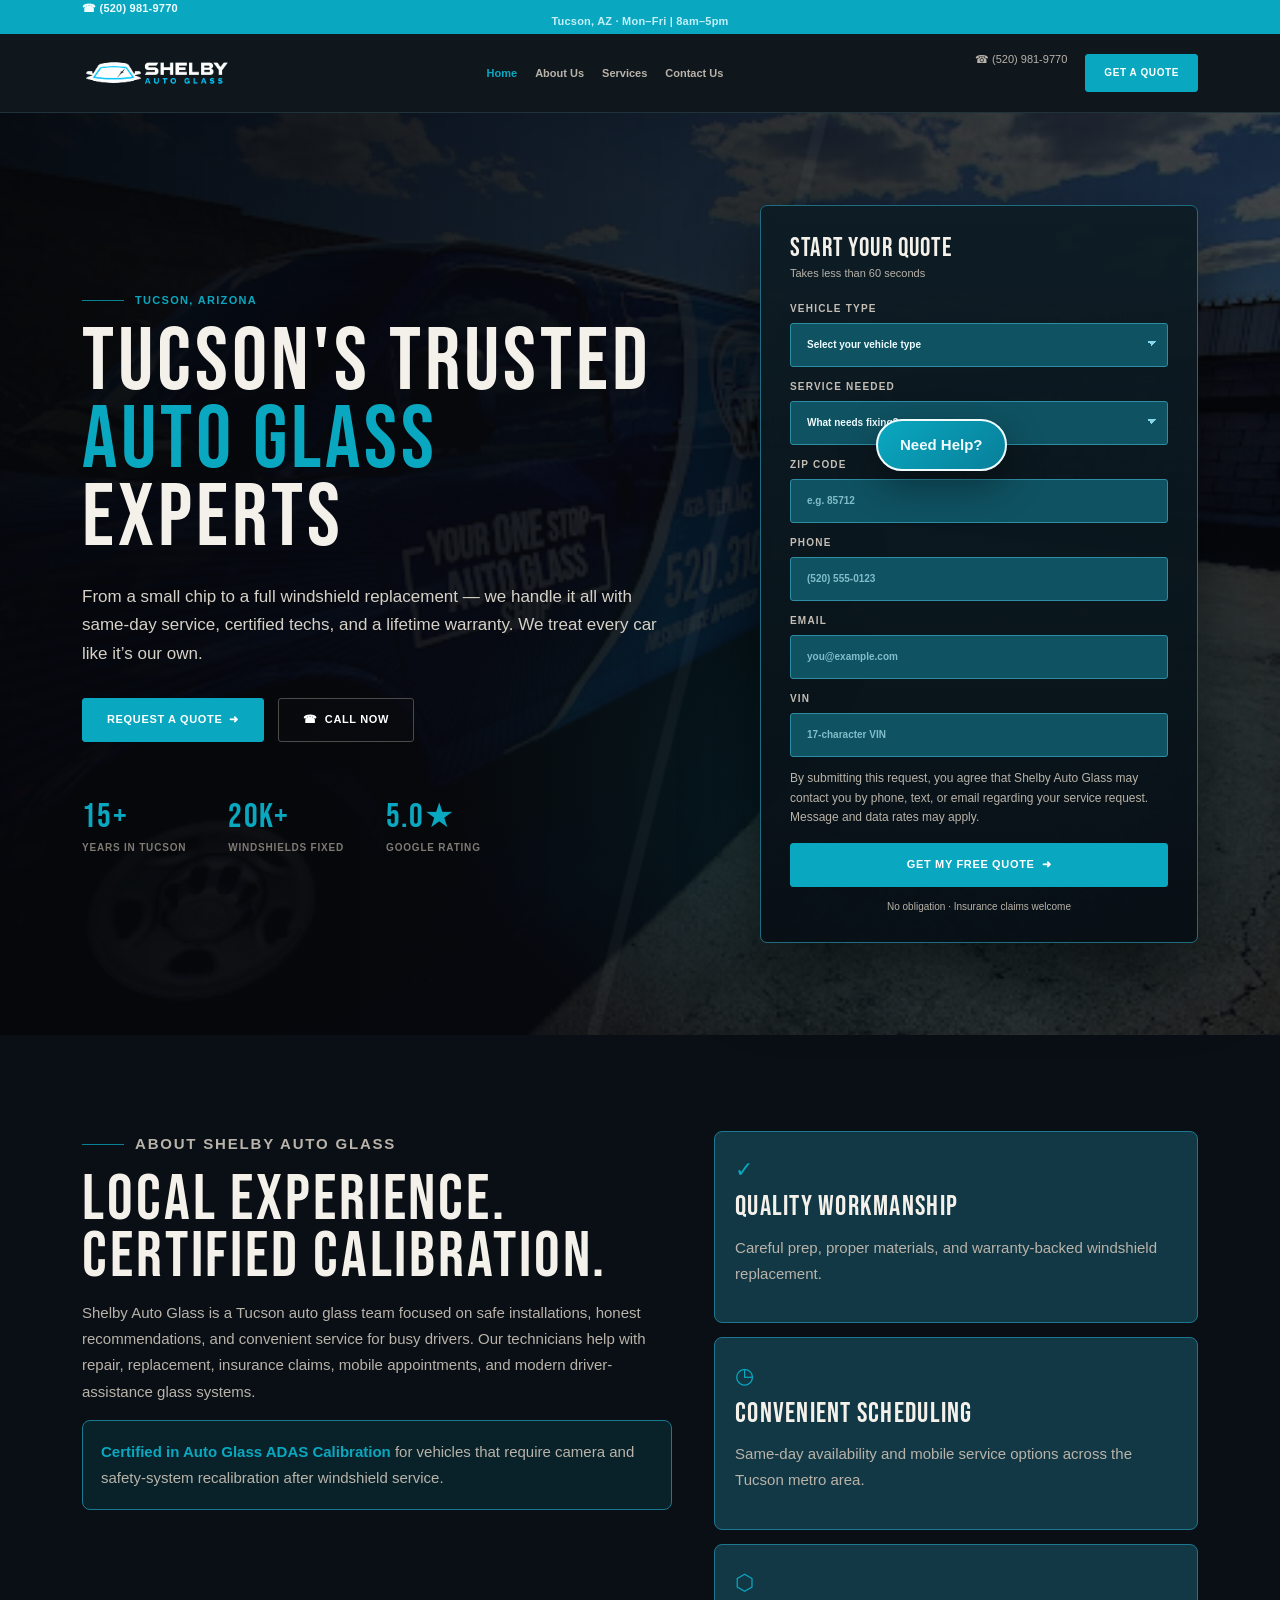
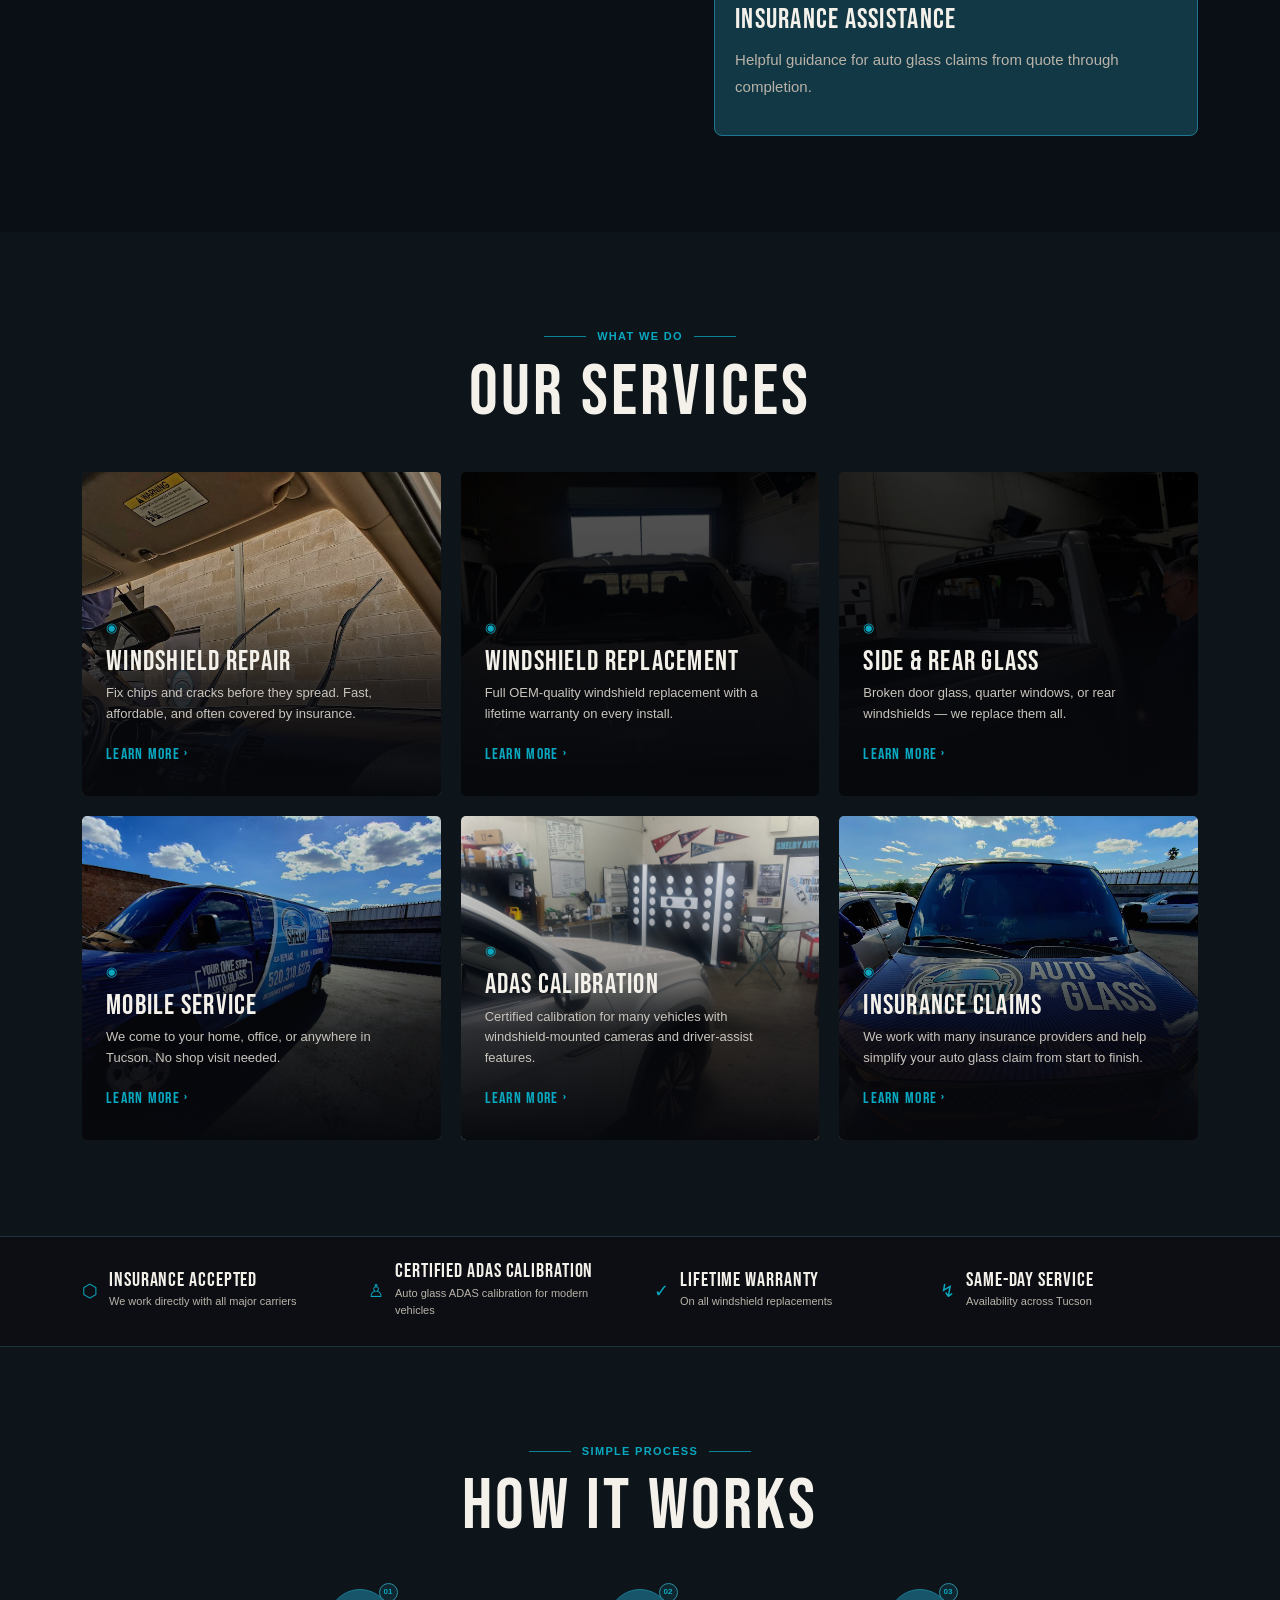
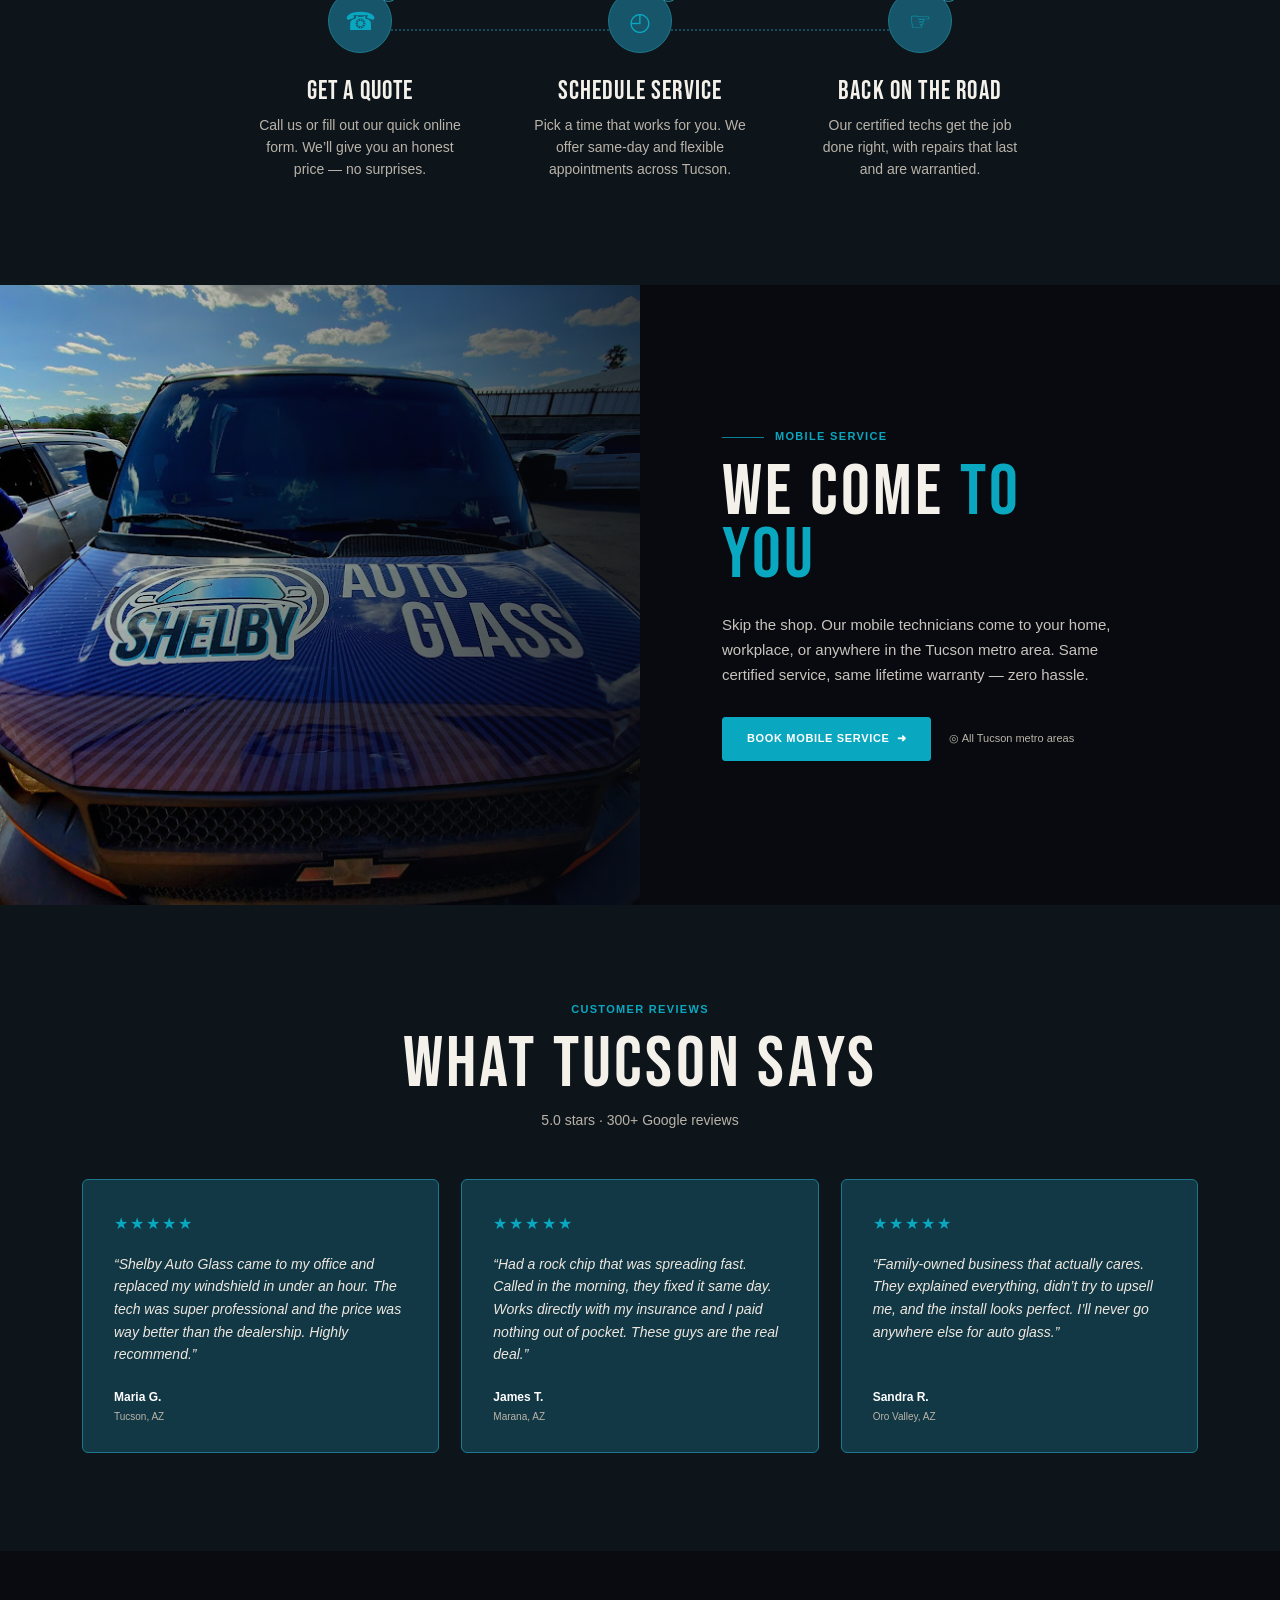
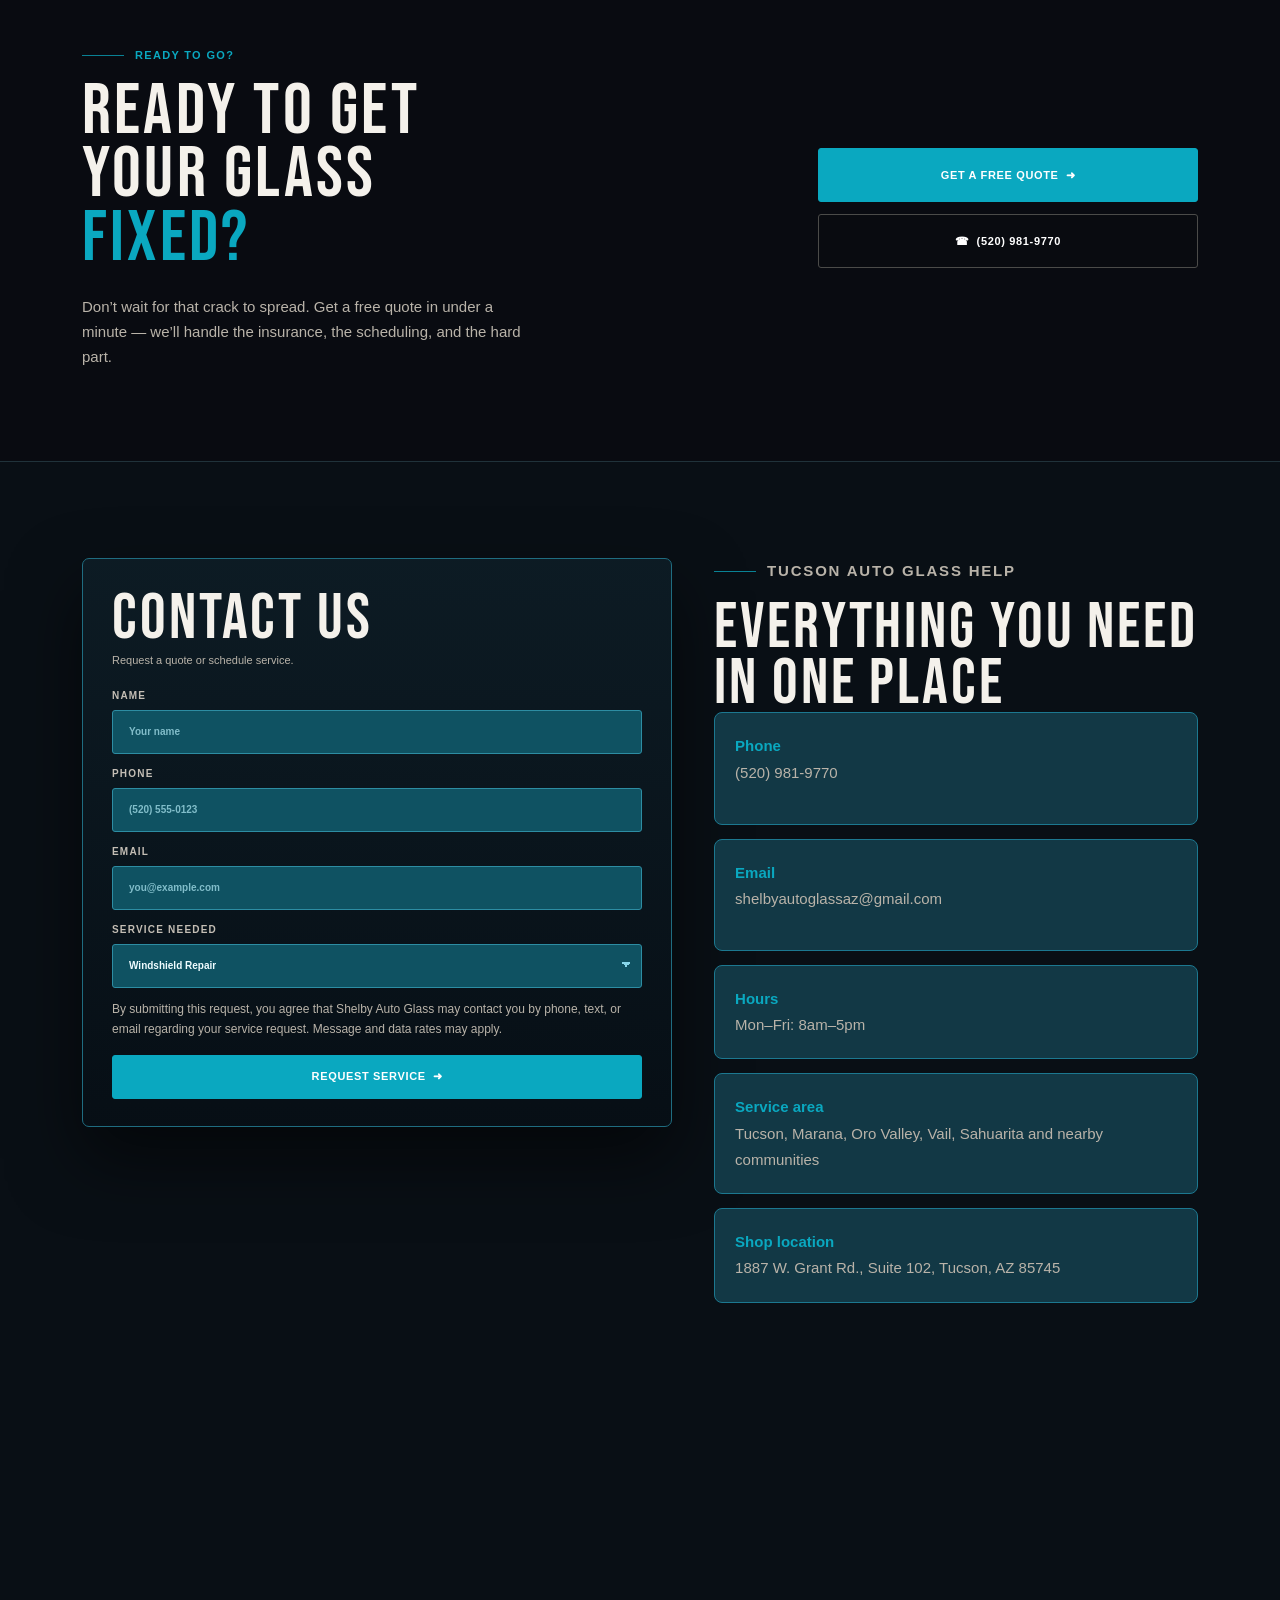
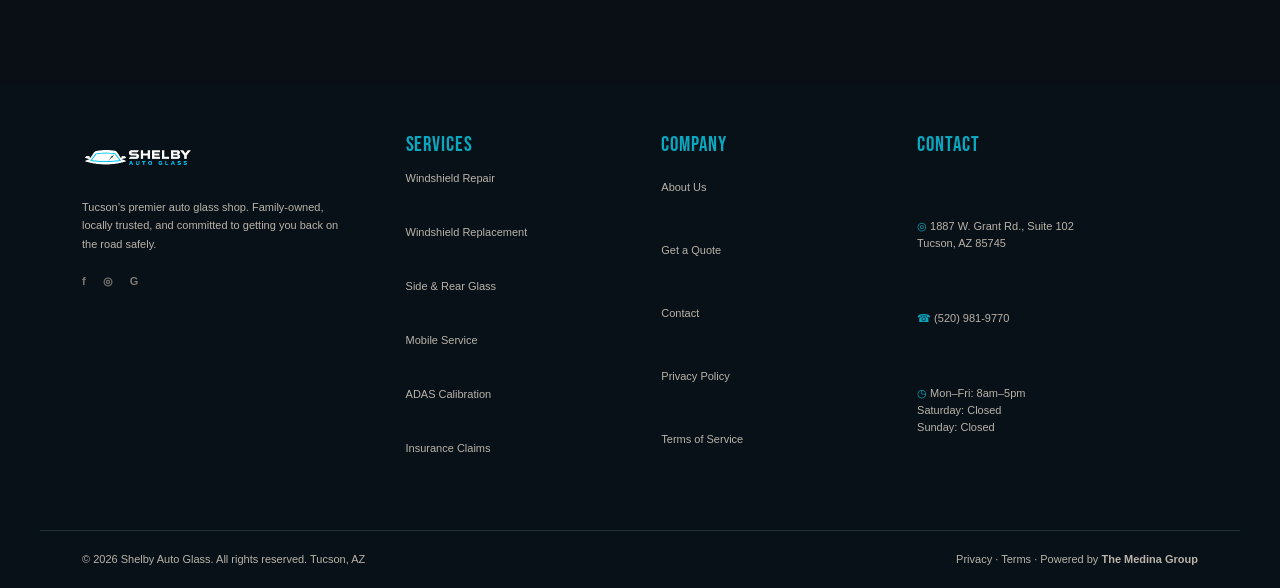
==== commit 30bea8b6: "Update help bot docking and quote CTA" ====
--- a/index.html
+++ b/index.html
@@ -28,7 +28,6 @@
             <span aria-hidden="true">☎</span> (520) 981-9770
           </a>
           <p>Tucson, AZ · Mon–Fri | 8am–5pm</p>
-          <a class="utility-bar__button" href="#quote-title">Get a free quote</a>
         </div>
       </div>
 
--- a/styles.css
+++ b/styles.css
@@ -1569,7 +1569,8 @@
 .form-status--error { color: #ffb4a8; }
 
 .helpbot {
-  bottom: calc(24px + env(safe-area-inset-bottom, 0px));
+  --helpbot-safe-area-bottom: env(safe-area-inset-bottom, 0px);
+  bottom: var(--helpbot-bottom-offset, calc(24px + var(--helpbot-safe-area-bottom)));
   position: fixed;
   right: calc(24px + env(safe-area-inset-right, 0px));
   z-index: 10000;
@@ -1849,7 +1850,7 @@
 
 @media (max-width: 760px) {
   .helpbot {
-    bottom: calc(18px + env(safe-area-inset-bottom, 0px));
+    bottom: var(--helpbot-bottom-offset, calc(18px + var(--helpbot-safe-area-bottom)));
     left: auto;
     right: calc(16px + env(safe-area-inset-right, 0px));
   }
